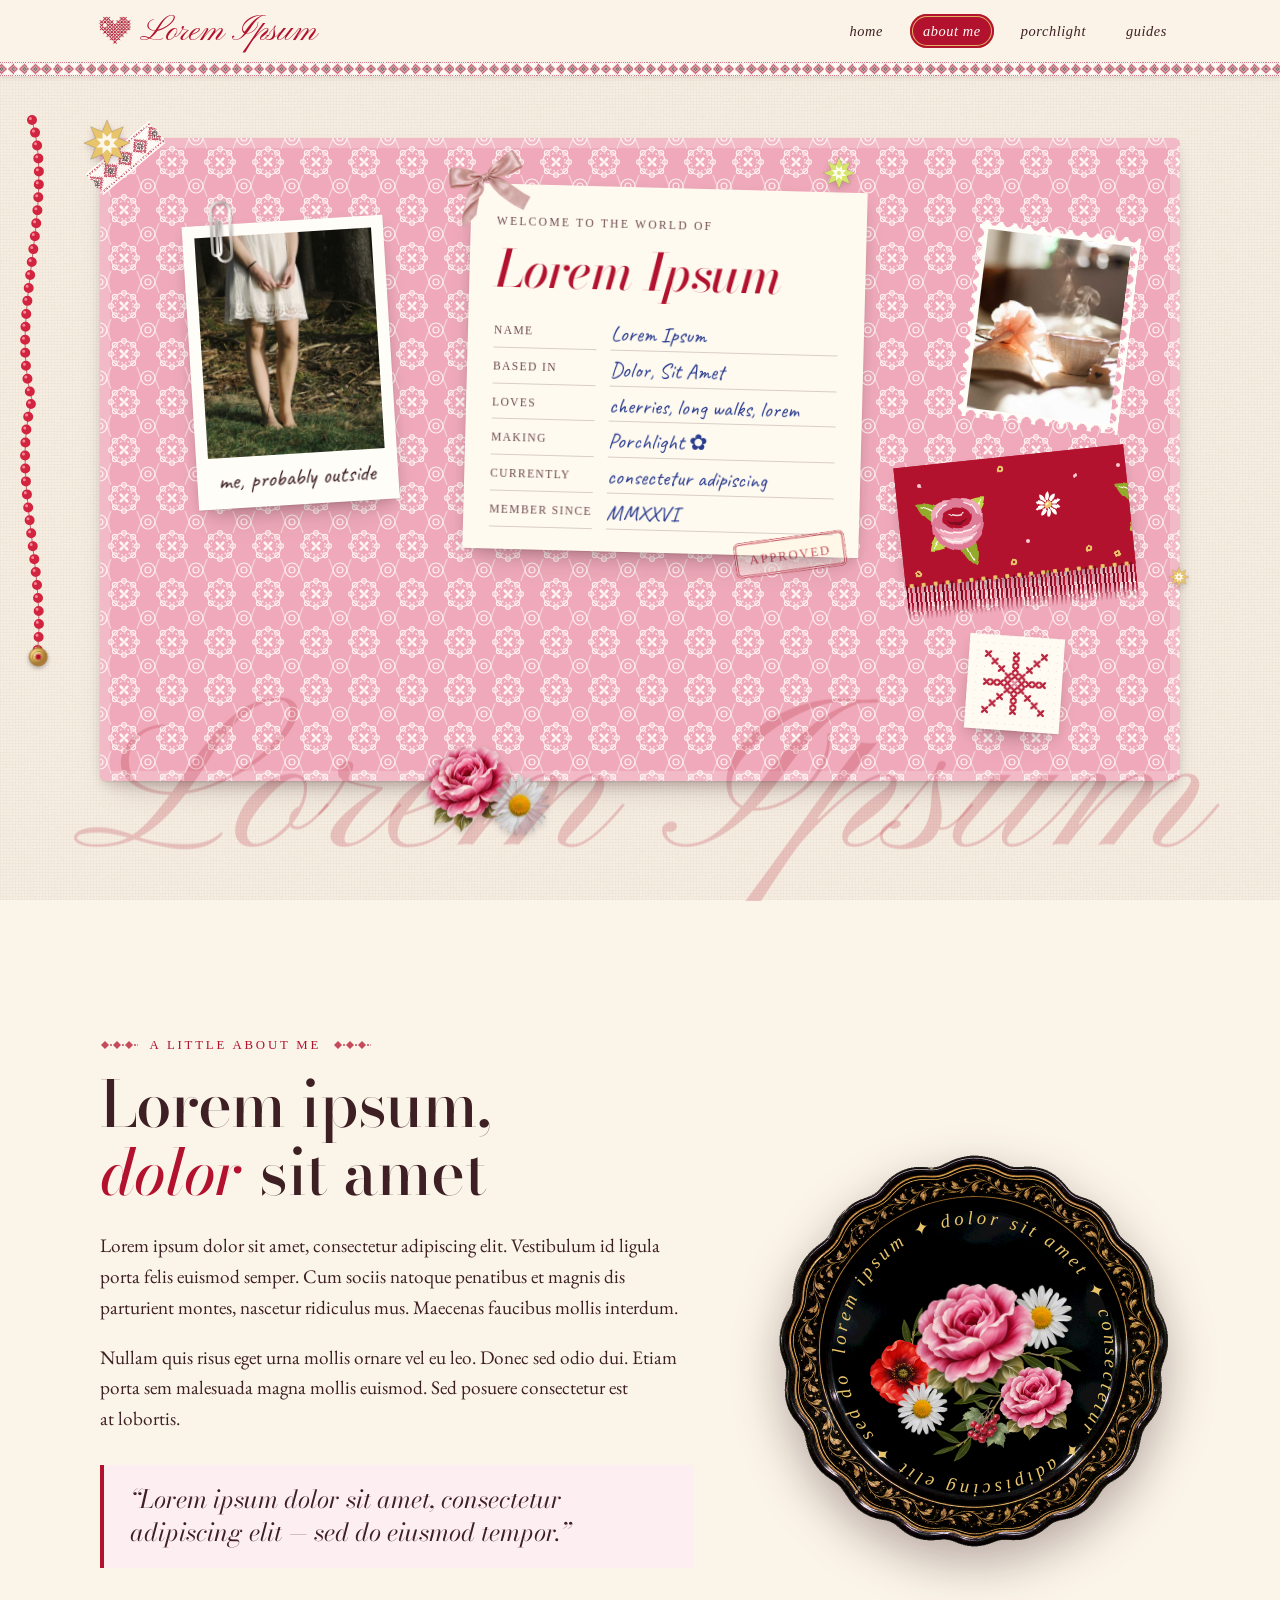
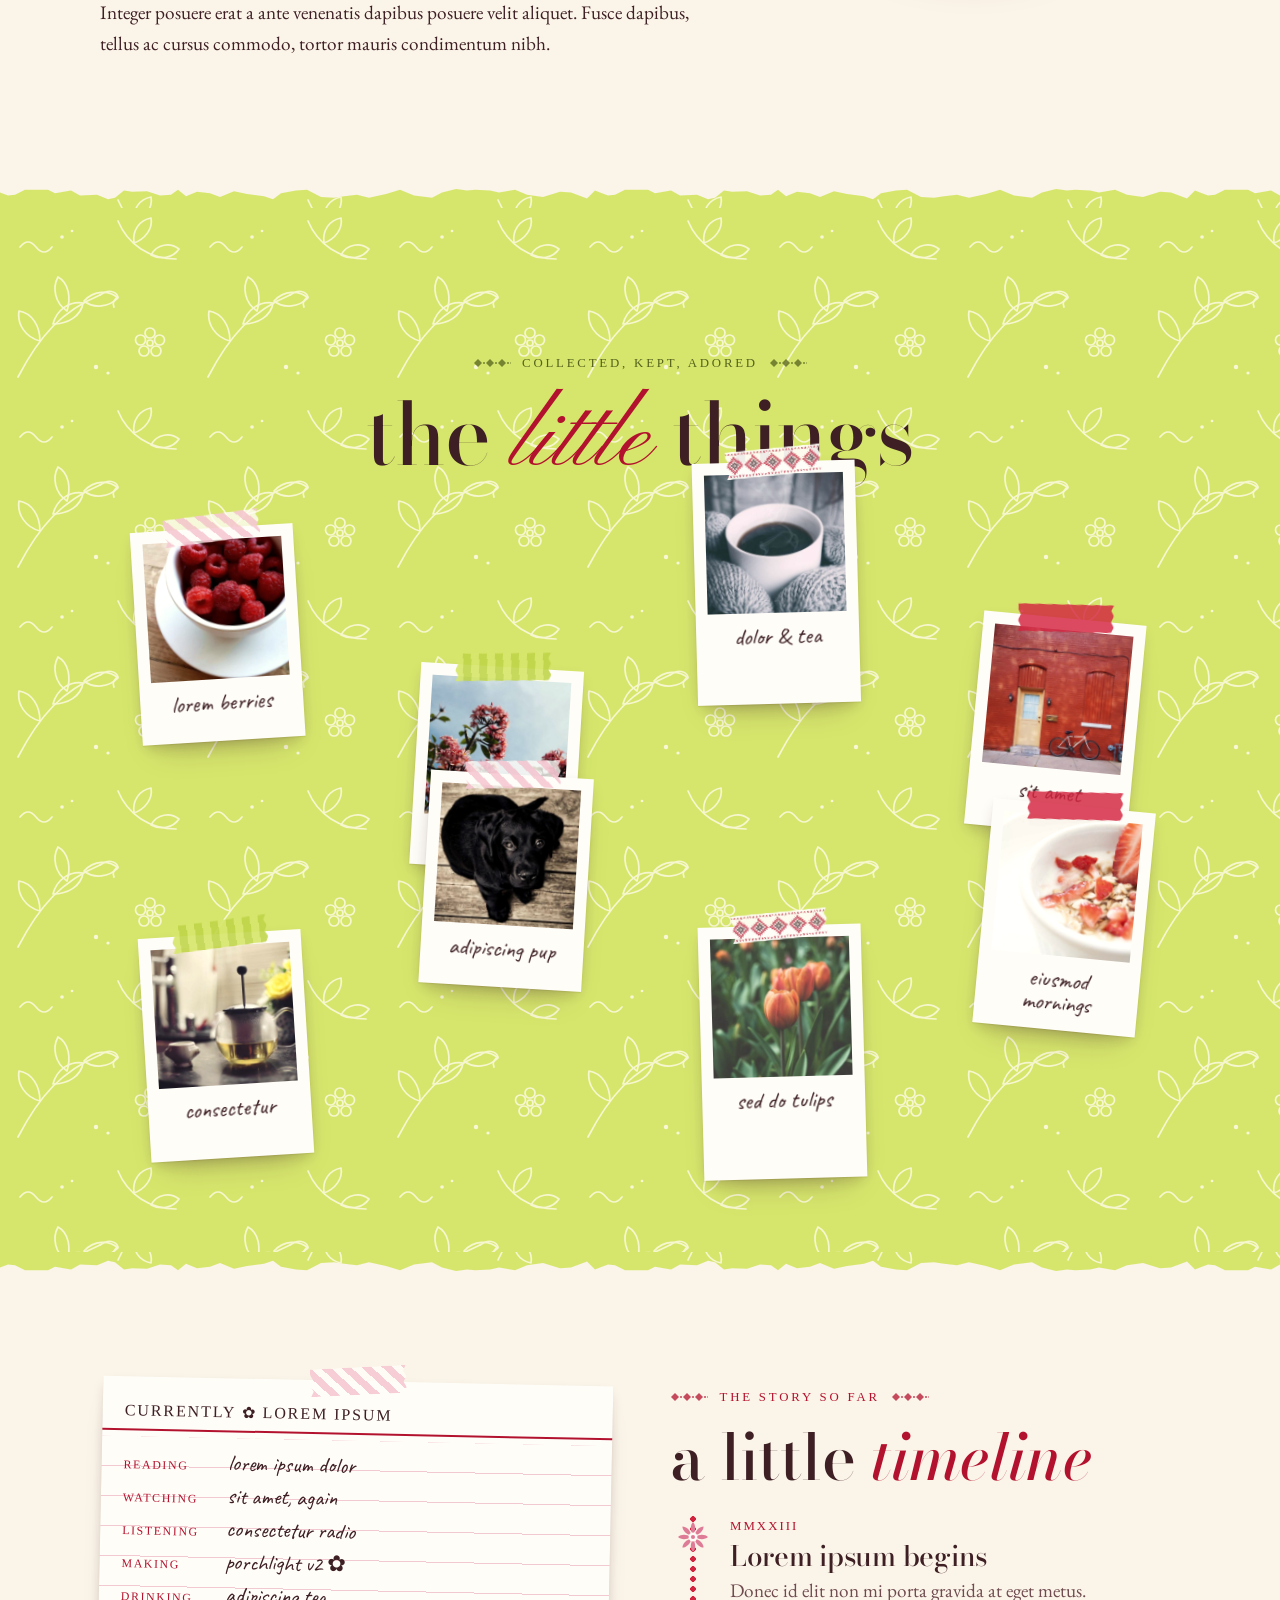
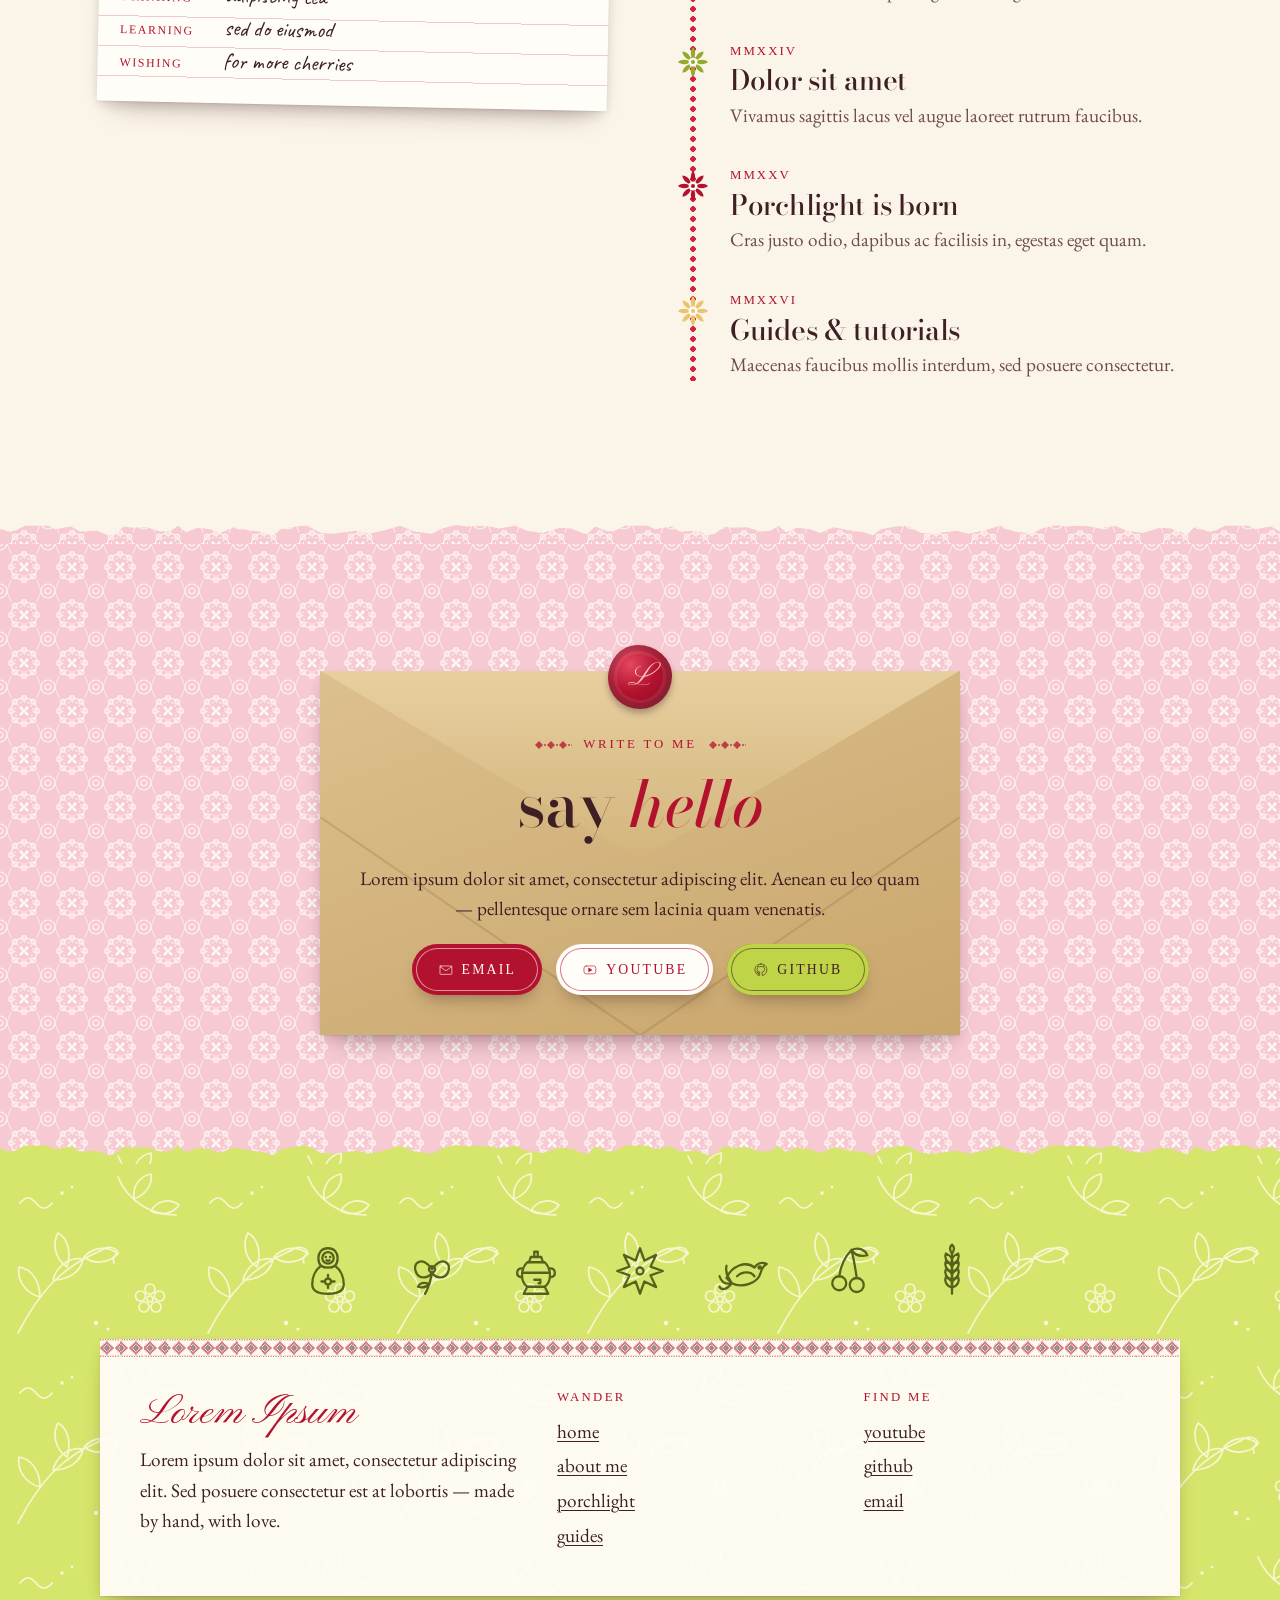
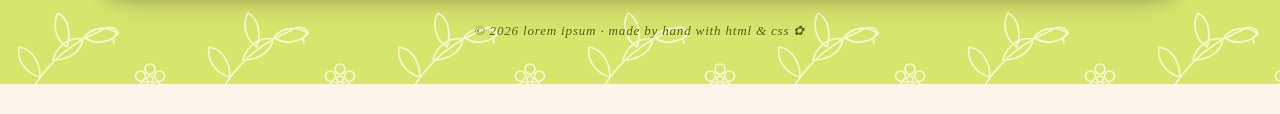
==== about.html @ 3e8f6b6f "Publish the approved Zhostovo tray on About and Guides" ====
<!doctype html>
<html lang="en">
<head>
  <meta charset="utf-8">
  <meta name="viewport" content="width=device-width, initial-scale=1">
  <title>Lorem Ipsum — about me</title>
  <meta name="description" content="A little about me: lorem ipsum dolor sit amet, the little things I love, and how to say hello.">
  <meta name="theme-color" content="#b3122e">
  <link rel="icon" href="assets/img/favicon.svg" type="image/svg+xml">
  <link rel="preconnect" href="https://fonts.googleapis.com">
  <link rel="preconnect" href="https://fonts.gstatic.com" crossorigin>
  <link href="https://fonts.googleapis.com/css2?family=Bodoni+Moda:ital,opsz,wght@0,6..96,400..900;1,6..96,400..900&family=Caveat:wght@400..700&family=EB+Garamond:ital,wght@0,400..800;1,400..800&family=Old+Standard+TT:ital,wght@0,400;0,700;1,400&family=Pinyon+Script&display=swap" rel="stylesheet">
  <link rel="stylesheet" href="assets/css/style.css">
</head>
<body data-beads>
  <a class="skip-link" href="#main">skip to content</a>

  <!-- ============ HEADER (same on every page — update aria-current) ============ -->
  <header class="site-header">
    <div class="wrap">
      <a class="logo" href="index.html" aria-label="Lorem Ipsum — home">
        <span data-motif="heart" data-cell="3.4" aria-hidden="true"></span>
        <span class="logo-name">Lorem Ipsum</span>
      </a>
      <nav class="nav" aria-label="Main">
        <a href="index.html">home</a>
        <a href="about.html" aria-current="page">about me</a>
        <a href="porchlight.html">porchlight</a>
        <a href="guides.html">guides</a>
      </nav>
    </div>
  </header>

  <main id="main">
    <!-- ============ SCRAPBOOK BOARD ============ -->
    <section class="about-hero">
      <div class="wrap">
        <div class="board reveal">
          <span class="tape folk corner-l"></span>

          <figure class="polaroid me" data-speed=".03">
            <svg class="paperclip" viewBox="0 0 30 80" style="left:26px" aria-hidden="true"><use href="#paperclip"/></svg>
            <img src="assets/img/photos/portrait-about.jpg" alt="Placeholder photo: someone in a white lace dress standing barefoot in a forest" width="800" height="1000">
            <figcaption>me, probably outside</figcaption>
          </figure>

          <div class="id-card">
            <svg class="bow" viewBox="0 0 200 160" aria-hidden="true"><use href="#bow"/></svg>
            <p class="kicker">welcome to the world of</p>
            <h1>Lorem Ipsum</h1>
            <dl>
              <dt>name</dt><dd>Lorem Ipsum</dd>
              <dt>based in</dt><dd>Dolor, Sit Amet</dd>
              <dt>loves</dt><dd>cherries, long walks, lorem</dd>
              <dt>making</dt><dd>Porchlight ✿</dd>
              <dt>currently</dt><dd>consectetur adipiscing</dd>
              <dt>member since</dt><dd>MMXXVI</dd>
            </dl>
            <span class="ink-stamp">approved</span>
          </div>

          <div class="side">
            <div class="stamp" aria-hidden="true"><img src="assets/img/photos/p-teacup.jpg" alt="" width="600" height="600"></div>
            <div class="swatch bg-shawl fringe" aria-hidden="true"></div>
            <div class="aida compact" data-motif="star" data-cell="7" style="justify-self:center;rotate:4deg" aria-hidden="true"></div>
          </div>

          <svg class="deco star lg twinkle" style="left:-18px;top:-20px;color:#e8c46a" viewBox="-52 -52 104 104" data-speed=".12" aria-hidden="true"><use href="#star8"/></svg>
          <svg class="deco star twinkle" style="right:30%;top:18px;color:#d6e66c" viewBox="-52 -52 104 104" data-speed=".2" aria-hidden="true"><use href="#star8"/></svg>
          <svg class="deco star sm twinkle" style="right:-10px;bottom:30%;color:#e8c46a" viewBox="-52 -52 104 104" data-speed=".08" aria-hidden="true"><use href="#star8"/></svg>
          <svg class="deco" style="left:30%;bottom:-36px;width:90px;height:90px" viewBox="-50 -50 100 100" data-speed="-.05" data-spin=".04" aria-hidden="true"><use href="#rose"/></svg>
          <svg class="deco" style="left:calc(30% + 64px);bottom:-30px;width:64px;height:64px" viewBox="-50 -50 100 100" data-speed="-.08" data-spin="-.05" aria-hidden="true"><use href="#chamomile"/></svg>
        </div>
      </div>
      <div class="bigname" data-speed="-.06" aria-hidden="true">Lorem Ipsum</div>
    </section>

    <!-- ============ BIO + EMBROIDERY HOOP ============ -->
    <section class="section">
      <div class="wrap bio-grid">
        <div class="bio-copy reveal">
          <p class="eyebrow">a little about me</p>
          <h2>Lorem ipsum, <em>dolor</em> sit amet</h2>
          <p>Lorem ipsum dolor sit amet, consectetur adipiscing elit. Vestibulum id ligula porta felis euismod semper. Cum sociis natoque penatibus et magnis dis parturient montes, nascetur ridiculus mus. Maecenas faucibus mollis interdum.</p>
          <p>Nullam quis risus eget urna mollis ornare vel eu leo. Donec sed odio dui. Etiam porta sem malesuada magna mollis euismod. Sed posuere consectetur est at lobortis.</p>
          <blockquote>“Lorem ipsum dolor sit amet, consectetur adipiscing elit — sed do eiusmod tempor.”</blockquote>
          <p>Integer posuere erat a ante venenatis dapibus posuere velit aliquet. Fusce dapibus, tellus ac cursus commodo, tortor mauris condimentum nibh.</p>
        </div>

        <div class="tray reveal" style="--d:.15s" aria-hidden="true">
          <svg viewBox="-160 -160 320 320">
            <image href="assets/img/art/tray-rim.png" x="-160" y="-160" width="320" height="320"/>
            <g class="tray-paint" data-spin=".035">
              <defs><path id="tray-circle" d="M0 0 m -104 0 a 104 104 0 1 1 208 0 a 104 104 0 1 1 -208 0"/></defs>
              <text font-family="Old Standard TT, serif" font-style="italic" font-size="15" letter-spacing="3" fill="#e8c46a">
                <textPath href="#tray-circle">lorem ipsum ✦ dolor sit amet ✦ consectetur ✦ adipiscing elit ✦ sed do ✦</textPath>
              </text>
              <use href="#sprig" x="-78" y="-30" width="76" height="76" transform="rotate(-50 -40 8)"/>
              <use href="#sprig" x="2" y="-30" width="76" height="76" transform="rotate(50 40 8)"/>
              <use href="#sprig" x="-38" y="12" width="76" height="76" transform="rotate(180 0 50)"/>
              <use href="#poppy" x="-86" y="-14" width="58" height="58"/>
              <use href="#chamomile" x="26" y="-56" width="54" height="54"/>
              <use href="#rose" x="-50" y="-60" width="100" height="100"/>
              <use href="#chamomile" x="-64" y="22" width="44" height="44"/>
              <use href="#rose" x="18" y="8" width="62" height="62"/>
              <use href="#kalyna" x="-14" y="34" width="46" height="46"/>
            </g>
          </svg>
        </div>
      </div>
    </section>

    <!-- ============ LITTLE THINGS I LOVE (polaroid scatter) ============ -->
    <section class="loves bg-leaf torn-top torn-bottom">
      <div class="wrap">
        <div class="section-head">
          <p class="eyebrow reveal" style="color:var(--olive)">collected, kept, adored</p>
          <h2 class="reveal">the <span class="script">little</span> things</h2>
        </div>
        <div class="loves-scatter">
          <figure class="polaroid reveal drop" data-speed=".03"><span class="tape"></span><img src="assets/img/photos/p-raspberries.jpg" alt="Placeholder photo: a cup of raspberries" loading="lazy" width="600" height="600"><figcaption>lorem berries</figcaption></figure>
          <figure class="polaroid reveal drop" style="--d:.08s" data-speed="-.04"><span class="tape green"></span><img src="assets/img/photos/p-pinkflowers.jpg" alt="Placeholder photo: pink blossoms against a blue sky" loading="lazy" width="600" height="600"><figcaption>ipsum in bloom</figcaption></figure>
          <figure class="polaroid reveal drop" style="--d:.16s" data-speed=".05"><span class="tape folk"></span><img src="assets/img/photos/p-mittens.jpg" alt="Placeholder photo: hands in knit mittens holding a mug" loading="lazy" width="600" height="600"><figcaption>dolor &amp; tea</figcaption></figure>
          <figure class="polaroid reveal drop" style="--d:.24s" data-speed="-.02"><span class="tape red"></span><img src="assets/img/photos/p-reddoor.jpg" alt="Placeholder photo: a red brick wall with a door and a bicycle" loading="lazy" width="600" height="600"><figcaption>sit amet</figcaption></figure>
          <figure class="polaroid reveal drop" data-speed="-.03"><span class="tape green"></span><img src="assets/img/photos/p-teapot.jpg" alt="Placeholder photo: a glass teapot beside yellow flowers" loading="lazy" width="600" height="600"><figcaption>consectetur</figcaption></figure>
          <figure class="polaroid reveal drop" style="--d:.08s" data-speed=".05"><span class="tape"></span><img src="assets/img/photos/p-dog.jpg" alt="Placeholder photo: a black puppy on wooden floorboards" loading="lazy" width="600" height="600"><figcaption>adipiscing pup</figcaption></figure>
          <figure class="polaroid reveal drop" style="--d:.16s" data-speed="-.04"><span class="tape folk"></span><img src="assets/img/photos/p-tulips.jpg" alt="Placeholder photo: orange tulips" loading="lazy" width="600" height="600"><figcaption>sed do tulips</figcaption></figure>
          <figure class="polaroid reveal drop" style="--d:.24s" data-speed=".03"><span class="tape red"></span><img src="assets/img/photos/p-strawberries.jpg" alt="Placeholder photo: a bowl of yoghurt with strawberries" loading="lazy" width="600" height="600"><figcaption>eiusmod mornings</figcaption></figure>
        </div>
      </div>
    </section>

    <!-- ============ CURRENTLY + TIMELINE ============ -->
    <section class="section">
      <div class="wrap two-up">
        <div class="index-card recipe reveal">
          <span class="tape"></span>
          <p class="card-title">currently ✿ lorem ipsum</p>
          <ul>
            <li><span class="k">reading</span> lorem ipsum dolor</li>
            <li><span class="k">watching</span> sit amet, again</li>
            <li><span class="k">listening</span> consectetur radio</li>
            <li><span class="k">making</span> porchlight v2 ✿</li>
            <li><span class="k">drinking</span> adipiscing tea</li>
            <li><span class="k">learning</span> sed do eiusmod</li>
            <li><span class="k">wishing</span> for more cherries</li>
          </ul>
        </div>

        <div class="reveal" style="--d:.1s">
          <p class="eyebrow">the story so far</p>
          <h2>a little <em>timeline</em></h2>
          <div class="timeline">
            <div class="tl-item">
              <svg class="node" viewBox="-50 -50 100 100" style="color:#de7b96" aria-hidden="true"><use href="#rosette"/></svg>
              <p class="when">MMXXIII</p>
              <h3>Lorem ipsum begins</h3>
              <p>Donec id elit non mi porta gravida at eget metus.</p>
            </div>
            <div class="tl-item">
              <svg class="node" viewBox="-50 -50 100 100" style="color:#93aa2a" aria-hidden="true"><use href="#rosette"/></svg>
              <p class="when">MMXXIV</p>
              <h3>Dolor sit amet</h3>
              <p>Vivamus sagittis lacus vel augue laoreet rutrum faucibus.</p>
            </div>
            <div class="tl-item">
              <svg class="node" viewBox="-50 -50 100 100" style="color:#b3122e" aria-hidden="true"><use href="#rosette"/></svg>
              <p class="when">MMXXV</p>
              <h3>Porchlight is born</h3>
              <p>Cras justo odio, dapibus ac facilisis in, egestas eget quam.</p>
            </div>
            <div class="tl-item">
              <svg class="node" viewBox="-50 -50 100 100" style="color:#e8c46a" aria-hidden="true"><use href="#rosette"/></svg>
              <p class="when">MMXXVI</p>
              <h3>Guides &amp; tutorials</h3>
              <p>Maecenas faucibus mollis interdum, sed posuere consectetur.</p>
            </div>
          </div>
        </div>
      </div>
    </section>

    <!-- ============ SAY HELLO (envelope) ============ -->
    <section class="section bg-lace torn-top">
      <div class="wrap">
        <div class="envelope contact-env reveal">
          <div class="wax" aria-hidden="true">L</div>
          <p class="eyebrow">write to me</p>
          <h2>say <em>hello</em></h2>
          <p>Lorem ipsum dolor sit amet, consectetur adipiscing elit. Aenean eu leo quam — pellentesque ornare sem lacinia quam venenatis.</p>
          <div class="btn-row">
            <a class="btn" href="mailto:hello@example.com"><svg aria-hidden="true"><use href="#t-mail"/></svg>email</a>
            <a class="btn btn-cream" href="https://www.youtube.com/"><svg aria-hidden="true"><use href="#t-youtube"/></svg>youtube</a>
            <a class="btn btn-green" href="https://github.com/"><svg aria-hidden="true"><use href="#t-github"/></svg>github</a>
          </div>
        </div>
      </div>
    </section>

  </main>

  <!-- ============ FOOTER (same on every page) ============ -->
  <footer class="site-footer bg-leaf torn-top">
    <div class="wrap">
      <div class="footer-icons" aria-hidden="true">
        <svg><use href="#t-matryoshka"/></svg><svg><use href="#t-poppy"/></svg><svg><use href="#t-samovar"/></svg><svg><use href="#t-star"/></svg><svg><use href="#t-bird"/></svg><svg><use href="#t-cherries"/></svg><svg><use href="#t-wheat"/></svg>
      </div>
      <div class="footer-grid">
        <div>
          <div class="footer-sign">Lorem Ipsum</div>
          <p>Lorem ipsum dolor sit amet, consectetur adipiscing elit. Sed posuere consectetur est at lobortis — made by hand, with love.</p>
        </div>
        <div>
          <h4>wander</h4>
          <ul>
            <li><a href="index.html">home</a></li>
            <li><a href="about.html">about me</a></li>
            <li><a href="porchlight.html">porchlight</a></li>
            <li><a href="guides.html">guides</a></li>
          </ul>
        </div>
        <div>
          <h4>find me</h4>
          <ul>
            <li><a href="https://www.youtube.com/">youtube</a></li>
            <li><a href="https://github.com/kaddiekaddie">github</a></li>
            <li><a href="mailto:hello@example.com">email</a></li>
          </ul>
        </div>
      </div>
      <p class="footer-small">© <span data-year>2026</span> lorem ipsum · made by hand with html &amp; css ✿</p>
    </div>
  </footer>

  <button class="to-top" type="button" aria-label="Back to top">
    <svg viewBox="-50 -50 100 100" aria-hidden="true"><use href="#up"/></svg>
  </button>

  <script src="assets/js/main.js?v=satin-bow" defer></script>
</body>
</html>
---- assets/css/style.css ----
/* ==========================================================================
   lorem ipsum — a slavic-feminine scrapbook website
   --------------------------------------------------------------------------
   1. tokens + base
   2. textures (shawl, lace, rushnyk, leaf, paper)
   3. edges (torn paper, scallops, shawl fringe, ornament rules)
   4. header + nav
   5. buttons, labels, tags
   6. scrapbook components
   7. marquee ribbons
   8. coral bead strand
   9. motion
   10. pages: home / about / guides / article
   11. footer
   12. responsive + reduced motion
   (the Porchlight page has its own brand stylesheet: porchlight.css)
   ========================================================================== */

/* 1. tokens + base ------------------------------------------------------- */
:root {
  --cream: #fbf4e8;
  --paper: #f6ecdb;
  --linen: #efe2c9;
  --beige: #e4cfaa;
  --kraft: #d2b383;

  --pink-50: #fdeef1;
  --pink: #f6c9d3;
  --pink-2: #efa9ba;
  --pink-3: #de7b96;

  --cherry: #b3122e;
  --cherry-2: #d3243f;
  --cherry-dark: #7d0c20;

  --chartreuse: #d6e66c;
  --chartreuse-2: #bfd447;
  --chartreuse-3: #93aa2a;
  --olive: #56621c;

  --gold: #e8c46a;
  --ink: #3d1f24;
  --ink-soft: #6f4b50;
  --white: #fffdf8;

  --f-display: "Bodoni Moda", "Didot", "Bodoni 72", Georgia, serif;
  --f-script: "Pinyon Script", "Snell Roundhand", cursive;
  --f-hand: "Caveat", "Bradley Hand", cursive;
  --f-label: "Old Standard TT", "Times New Roman", serif;
  --f-body: "EB Garamond", Garamond, Georgia, serif;

  --wrap: 1160px;
  --gutter: clamp(16px, 4vw, 40px);
  --shadow-paper: 0 1px 1px rgba(61, 31, 36, .08), 0 6px 14px -4px rgba(61, 31, 36, .22), 0 18px 30px -18px rgba(61, 31, 36, .35);
  --shadow-lift: 0 2px 2px rgba(61, 31, 36, .08), 0 14px 26px -8px rgba(61, 31, 36, .32);

  --pat-shawl: url("../img/patterns/shawl.svg");
  --pat-lace: url("../img/patterns/lace.svg");
  --pat-rushnyk: url("../img/patterns/rushnyk.svg");
  /* inlined so it also works as a CSS mask when the page is opened from disk */
  --pat-diamond: url("data:image/svg+xml,%3Csvg xmlns='http://www.w3.org/2000/svg' width='12' height='10' viewBox='0 0 12 10'%3E%3Cpath d='M5 1 L9 5 L5 9 L1 5Z'/%3E%3Ccircle cx='11' cy='5' r='1'/%3E%3C/svg%3E");
  --pat-leafy: url("../img/patterns/leafy.svg");
  --pat-floral: url("../img/patterns/floral.svg");

  --py: 0px;
  --vel: 0;
}

*, *::before, *::after { box-sizing: border-box; }

html { scroll-behavior: smooth; -webkit-text-size-adjust: 100%; overflow-x: hidden; }

body {
  margin: 0;
  min-height: 100vh;
  color: var(--ink);
  font-family: var(--f-body);
  font-size: clamp(1.08rem, 1rem + .3vw, 1.2rem);
  line-height: 1.6;
  background-color: var(--cream);
  overflow-x: clip;
  position: relative;
}

/* linen weave + soft noise over the whole page */
body::before {
  content: "";
  position: fixed;
  inset: 0;
  pointer-events: none;
  z-index: 0;
  background-image:
    url("data:image/svg+xml,%3Csvg xmlns='http://www.w3.org/2000/svg' width='220' height='220'%3E%3Cfilter id='n'%3E%3CfeTurbulence type='fractalNoise' baseFrequency='.85' numOctaves='2' stitchTiles='stitch'/%3E%3CfeColorMatrix values='0 0 0 0 .35 0 0 0 0 .22 0 0 0 0 .18 0 0 0 .11 0'/%3E%3C/filter%3E%3Crect width='100%25' height='100%25' filter='url(%23n)'/%3E%3C/svg%3E"),
    repeating-linear-gradient(0deg, rgba(120, 86, 60, .035) 0 1px, transparent 1px 3px),
    repeating-linear-gradient(90deg, rgba(120, 86, 60, .035) 0 1px, transparent 1px 3px);
}

body > * { position: relative; z-index: 1; }

img { max-width: 100%; height: auto; display: block; }

a { color: var(--cherry); text-decoration-thickness: 1px; text-underline-offset: 3px; }
a:hover { color: var(--cherry-2); }

:focus-visible { outline: 2px solid var(--cherry); outline-offset: 4px; border-radius: 4px; }

h1, h2, h3, h4 {
  font-family: var(--f-display);
  font-weight: 500;
  line-height: 1.05;
  margin: 0 0 .4em;
  letter-spacing: -.01em;
  text-wrap: balance;
}
h1 { font-size: clamp(2.8rem, 7vw, 6rem); }
h2 { font-size: clamp(2.2rem, 5vw, 4rem); }
h3 { font-size: clamp(1.35rem, 2.2vw, 1.75rem); }
h1 em, h2 em, h3 em { font-style: italic; color: var(--cherry); }

p { margin: 0 0 1em; text-wrap: pretty; }

.wrap { width: 100%; max-width: var(--wrap); margin-inline: auto; padding-inline: var(--gutter); }

.script { font-family: var(--f-script); font-weight: 400; letter-spacing: 0; }
.hand { font-family: var(--f-hand); }

.eyebrow {
  display: inline-flex;
  align-items: center;
  gap: .9em;
  font-family: var(--f-label);
  font-size: .8rem;
  text-transform: uppercase;
  letter-spacing: .22em;
  color: var(--cherry);
  margin-bottom: 1rem;
}
/* tiny chain of folk diamonds either side */
.eyebrow::before, .eyebrow::after {
  content: "";
  width: 38px;
  height: 10px;
  background: currentColor;
  -webkit-mask: var(--pat-diamond) repeat-x left center / 12px 10px;
          mask: var(--pat-diamond) repeat-x left center / 12px 10px;
  opacity: .75;
}

.section { padding-block: clamp(70px, 10vw, 130px); position: relative; }
.section-head { text-align: center; max-width: 720px; margin: 0 auto clamp(40px, 6vw, 70px); }
.section-head p { color: var(--ink-soft); }

.visually-hidden { position: absolute !important; width: 1px; height: 1px; overflow: hidden; clip: rect(0 0 0 0); white-space: nowrap; }

.skip-link {
  position: absolute; left: 12px; top: -60px; z-index: 100;
  background: var(--cherry); color: var(--white); padding: 8px 14px;
  font-family: var(--f-label); border-radius: 4px;
}
.skip-link:focus { top: 12px; color: var(--white); }

/* 2. textures --------------------------------------------------------------- */
.bg-linen { background-color: var(--linen); }
.bg-paper { background-color: var(--paper); }
.bg-pink { background-color: var(--pink); }
.bg-cherry { background-color: var(--cherry); color: var(--white); }

/* Pavlovo-Posad style shawl print */
.bg-shawl { background: var(--cherry) var(--pat-shawl) 0 0 / 200px 200px; }

/* Vologda-style lace over pink */
.bg-lace { background: var(--pink) var(--pat-lace) 0 0 / 48px 48px; }

/* chartreuse with white painted sprigs */
.bg-leaf { background: var(--chartreuse) var(--pat-leafy) 0 0 / 190px 190px; }

/* tiny painted flowers on pink */
.bg-floral { background: #f8d5dc var(--pat-floral) 0 0 / 64px 64px; }

.bg-grid {
  background-color: #fbf6ec;
  background-image:
    linear-gradient(rgba(214, 112, 140, .18) 1px, transparent 1px),
    linear-gradient(90deg, rgba(214, 112, 140, .18) 1px, transparent 1px);
  background-size: 26px 26px;
}

.bg-lined {
  background-color: #fffcf4;
  background-image:
    linear-gradient(90deg, transparent 54px, rgba(211, 36, 63, .45) 54px 56px, transparent 56px),
    repeating-linear-gradient(transparent 0 33px, rgba(222, 123, 150, .35) 33px 34px);
  background-position: 0 0, 0 18px;
}

/* a cross-stitched rushnyk band, as a divider */
.rushnyk {
  height: 30px;
  background: var(--white) var(--pat-rushnyk) repeat-x center / auto 30px;
  box-shadow: 0 1px 0 rgba(61, 31, 36, .08), 0 -1px 0 rgba(61, 31, 36, .08);
}

/* 3. edges ----------------------------------------------------------------- */
.torn-top, .torn-bottom { position: relative; z-index: 2; }
.torn-top::before, .torn-bottom::after {
  content: "";
  position: absolute;
  left: 0; right: 0;
  height: 22px;
  background: inherit;
  -webkit-mask: url("data:image/svg+xml,%3Csvg xmlns='http://www.w3.org/2000/svg' viewBox='0 0 600 30' preserveAspectRatio='none'%3E%3Cpath d='M0 30 L0 9 L8 13 L15 12 L25 5 L37 5 L48 5 L55 10 L71 6 L80 13 L97 12 L108 18 L115 16 L124 6 L132 8 L147 7 L160 13 L171 12 L178 5 L186 14 L197 8 L210 10 L220 15 L234 7 L247 11 L264 14 L273 18 L281 10 L296 6 L307 5 L321 15 L334 16 L344 14 L357 12 L369 16 L386 11 L400 5 L414 13 L432 16 L442 9 L456 4 L467 6 L475 5 L490 6 L499 9 L515 5 L527 12 L543 15 L560 8 L571 9 L587 17 L595 6 L600 9 L600 30Z'/%3E%3C/svg%3E") 0 0 / 600px 100% repeat-x;
          mask: url("data:image/svg+xml,%3Csvg xmlns='http://www.w3.org/2000/svg' viewBox='0 0 600 30' preserveAspectRatio='none'%3E%3Cpath d='M0 30 L0 9 L8 13 L15 12 L25 5 L37 5 L48 5 L55 10 L71 6 L80 13 L97 12 L108 18 L115 16 L124 6 L132 8 L147 7 L160 13 L171 12 L178 5 L186 14 L197 8 L210 10 L220 15 L234 7 L247 11 L264 14 L273 18 L281 10 L296 6 L307 5 L321 15 L334 16 L344 14 L357 12 L369 16 L386 11 L400 5 L414 13 L432 16 L442 9 L456 4 L467 6 L475 5 L490 6 L499 9 L515 5 L527 12 L543 15 L560 8 L571 9 L587 17 L595 6 L600 9 L600 30Z'/%3E%3C/svg%3E") 0 0 / 600px 100% repeat-x;
  filter: drop-shadow(0 -2px 1px rgba(61, 31, 36, .12));
  pointer-events: none;
}
.torn-top::before { top: -21px; }
.torn-bottom::after { bottom: -21px; transform: scaleY(-1); }

/* shawl fringe hanging off the bottom of a section */
.fringe { position: relative; z-index: 3; }
.fringe::after {
  content: "";
  position: absolute;
  left: 0; right: 0;
  bottom: -34px;
  height: 36px;
  background:
    repeating-linear-gradient(90deg, var(--cherry-dark) 0 2px, transparent 2px 4px, var(--cherry) 4px 6px, transparent 6px 9px);
  -webkit-mask: linear-gradient(#000 55%, transparent);
          mask: linear-gradient(#000 55%, transparent);
  pointer-events: none;
}
.fringe::before {
  content: "";
  position: absolute;
  left: 0; right: 0;
  bottom: -2px;
  height: 6px;
  background: radial-gradient(circle, var(--gold) 2px, transparent 2.5px) 0 0 / 12px 6px repeat-x;
  z-index: 1;
}

/* pearl rule */
.pearls { height: 8px; background: radial-gradient(circle at 4px 4px, var(--white) 2.6px, rgba(61,31,36,.25) 3px, transparent 3.6px) 0 0 / 11px 8px repeat-x; }

/* 4. header + nav --------------------------------------------------------- */
.site-header {
  position: sticky;
  top: 0;
  z-index: 50;
  background: rgba(251, 244, 232, .94);
  -webkit-backdrop-filter: blur(6px);
  backdrop-filter: blur(6px);
  transition: translate .35s ease;
}
.site-header::after {
  content: "";
  position: absolute;
  left: 0; right: 0;
  bottom: -14px;
  height: 14px;
  background: var(--white) var(--pat-rushnyk) repeat-x center / auto 14px;
  box-shadow: 0 2px 4px rgba(61, 31, 36, .1);
}
.site-header.is-hidden { translate: 0 calc(-100% - 16px); }

.site-header .wrap { display: flex; align-items: center; justify-content: space-between; gap: 16px; padding-block: 12px; }

.logo { display: inline-flex; align-items: center; gap: 10px; text-decoration: none; color: var(--ink); }
.logo-name { font-family: var(--f-script); font-size: clamp(1.7rem, 3vw, 2.1rem); line-height: 1; color: var(--cherry); padding-top: 4px; }
.logo .xstitch { width: 30px; height: auto; }

.nav { display: flex; gap: clamp(4px, 1.4vw, 14px); flex-wrap: wrap; justify-content: flex-end; }
.nav a {
  position: relative;
  font-family: var(--f-label);
  font-size: .9rem;
  font-style: italic;
  letter-spacing: .04em;
  color: var(--ink);
  text-decoration: none;
  padding: 6px 13px 5px;
  border-radius: 999px;
  transition: background-color .2s, color .2s;
}
.nav a:hover { background: var(--pink); color: var(--ink); }
.nav a[aria-current="page"] {
  background: var(--cherry);
  color: var(--white);
  box-shadow: inset 0 0 0 2px var(--cherry), inset 0 0 0 3px rgba(232, 196, 106, .9);
}

/* 5. buttons, labels, tags --------------------------------------------- */
.btn {
  --bg: var(--cherry);
  --fg: var(--white);
  display: inline-flex;
  align-items: center;
  gap: .6em;
  font-family: var(--f-label);
  font-size: .86rem;
  text-transform: uppercase;
  letter-spacing: .16em;
  text-decoration: none;
  color: var(--fg);
  background: var(--bg);
  padding: 15px 26px 14px;
  border: 0;
  border-radius: 999px;
  box-shadow: inset 0 0 0 4px var(--bg), inset 0 0 0 5px color-mix(in srgb, var(--fg) 55%, transparent), 0 10px 18px -8px rgba(61, 31, 36, .45);
  cursor: pointer;
  transition: translate .2s, box-shadow .2s, filter .2s;
}
.btn:hover { color: var(--fg); translate: 0 -2px; filter: brightness(1.05); }
.btn:active { translate: 0 1px; }
.btn svg { width: 1.15em; height: 1.15em; }
.btn-pink { --bg: var(--pink-2); --fg: var(--ink); }
.btn-green { --bg: var(--chartreuse-2); --fg: var(--ink); }
.btn-cream { --bg: var(--white); --fg: var(--cherry); }

.btn-row { display: flex; flex-wrap: wrap; gap: 14px; }

.tag {
  display: inline-block;
  font-family: var(--f-label);
  font-size: .72rem;
  text-transform: uppercase;
  letter-spacing: .14em;
  padding: 4px 10px 3px;
  border-radius: 999px;
  background: var(--pink);
  color: var(--ink);
}
.tag-cherry { background: var(--cherry); color: var(--white); }
.tag-green { background: var(--chartreuse); }
.tag-beige { background: var(--beige); }

/* ribbon label with notched ends */
.label {
  display: inline-block;
  position: relative;
  background: var(--cherry);
  color: var(--white);
  font-family: var(--f-label);
  font-size: .76rem;
  letter-spacing: .18em;
  text-transform: uppercase;
  padding: 7px 24px 6px;
  clip-path: polygon(0 0, 100% 0, calc(100% - 10px) 50%, 100% 100%, 0 100%, 10px 50%);
}

/* 6. scrapbook components ------------------------------------------------ */

/* polaroid ---- */
.polaroid {
  --r: 0deg;
  --sway: 3;
  position: relative;
  background: var(--white);
  padding: 12px 12px 0;
  box-shadow: var(--shadow-paper);
  rotate: var(--r);
  transform: translate3d(0, var(--py, 0px), 0) rotate(calc(var(--vel, 0) * var(--sway) * 1deg));
  transition: rotate .4s cubic-bezier(.3, 1.6, .5, 1), box-shadow .3s;
}
.polaroid img { width: 100%; aspect-ratio: 1; object-fit: cover; filter: saturate(.92) sepia(.12) contrast(1.02); }
.polaroid figcaption, .polaroid .cap {
  font-family: var(--f-hand); font-size: 1.45rem; line-height: 1; text-align: center; color: var(--ink); padding: 12px 4px 16px;
}
a.polaroid { text-decoration: none; display: block; }
.polaroid:hover { rotate: 0deg; box-shadow: var(--shadow-lift); z-index: 5; }

/* washi tape ---- */
.tape {
  position: absolute;
  top: -14px;
  left: 50%;
  width: 96px;
  height: 28px;
  translate: -50% 0;
  rotate: var(--tr, -4deg);
  background: repeating-linear-gradient(45deg, rgba(246, 201, 211, .92) 0 7px, rgba(255, 253, 248, .78) 7px 14px);
  clip-path: polygon(0 0, 100% 0, 97% 20%, 100% 40%, 97% 60%, 100% 80%, 97% 100%, 0 100%, 3% 80%, 0 60%, 3% 40%, 0 20%);
  box-shadow: 0 1px 2px rgba(61, 31, 36, .12);
  z-index: 3;
}
.tape.green { background: repeating-linear-gradient(90deg, rgba(214, 230, 108, .92) 0 8px, rgba(191, 212, 71, .88) 8px 16px); }
.tape.red { background: rgba(211, 36, 63, .82); }
.tape.folk { background: rgba(255, 253, 248, .92) var(--pat-rushnyk) repeat-x center / auto 24px; }
.tape.corner-l { top: 6px; left: -16px; translate: 0 0; rotate: -40deg; width: 84px; }
.tape.corner-r { top: 6px; left: auto; right: -16px; translate: 0 0; rotate: 40deg; width: 84px; }

/* gilded oval frame + vinok ---- */
.oval-frame { position: relative; aspect-ratio: 4 / 5; width: 100%; filter: drop-shadow(0 16px 22px rgba(61, 31, 36, .28)); }
.oval-frame .photo {
  position: absolute; inset: 0; width: 100%; height: 100%; object-fit: cover;
  clip-path: ellipse(41.5% 43.6% at 50% 50%);
  filter: saturate(.95) sepia(.1);
}
.oval-frame .frame-art, .oval-frame .vinok { position: absolute; inset: 0; width: 100%; height: 100%; overflow: visible; }
.oval-frame .vinok { z-index: 2; filter: drop-shadow(0 4px 4px rgba(61, 31, 36, .25)); }

/* round photo on a lacquer-tray rim with a flower wreath ---- */
.tray-photo { position: relative; aspect-ratio: 1; width: 100%; }
.tray-photo > svg { position: absolute; inset: -6%; width: 112%; height: 112%; }
.tray-photo > img {
  position: absolute; inset: 9%; width: 82%; height: 82%;
  border-radius: 50%; object-fit: cover; filter: sepia(.08);
  box-shadow: 0 0 0 3px var(--gold), 0 0 0 6px var(--cherry-dark);
}
.bloom-layer { position: absolute; inset: -16%; pointer-events: none; z-index: 2; }
.bloom-layer svg, .bloom-layer img { position: absolute; overflow: visible; filter: drop-shadow(0 2px 2px rgba(61, 31, 36, .2)); }

/* arched photo ---- */
.arch {
  position: relative;
  border-radius: 999px 999px 10px 10px;
  overflow: hidden;
  aspect-ratio: 4 / 5;
  box-shadow: 0 0 0 5px var(--white), 0 0 0 7px var(--cherry), 0 0 0 10px var(--white), var(--shadow-paper);
}
.arch img { width: 100%; height: 100%; object-fit: cover; filter: sepia(.1) saturate(.95); }

/* cross-stitch on linen, framed by rushnyk bands ---- */
.aida {
  --cell: 8px;
  display: inline-block;
  position: relative;
  padding: calc(var(--cell) * 3 + 24px) calc(var(--cell) * 3) calc(var(--cell) * 3 + 24px);
  background:
    var(--pat-rushnyk) repeat-x top 8px left / auto 20px,
    var(--pat-rushnyk) repeat-x bottom 8px left / auto 20px,
    radial-gradient(circle at 0 0, rgba(120, 60, 60, .16) .9px, transparent 1.5px) 0 0 / var(--cell) var(--cell),
    #fffaf2;
  box-shadow: var(--shadow-paper);
}
.aida.compact { padding: calc(var(--cell) * 2); background: radial-gradient(circle at 0 0, rgba(120, 60, 60, .16) .9px, transparent 1.5px) 0 0 / var(--cell) var(--cell), #fffaf2; }
.aida.pink { background-color: #fde6eb; }
.xstitch { display: block; overflow: visible; max-width: 100%; height: auto; }
.xs-col { transform-box: fill-box; transform-origin: center; }
.js .xstitch-host:not(.is-in) .xs-col { opacity: 0; }
.js .xstitch-host.is-in .xs-col { animation: stitch-in .32s cubic-bezier(.3, 1.6, .5, 1) both; animation-delay: calc(var(--i) * 28ms); }
@keyframes stitch-in { from { opacity: 0; transform: scale(.4); } to { opacity: 1; transform: scale(1); } }

/* scalloped seal ---- */
.seal {
  position: relative;
  display: grid;
  place-items: center;
  width: var(--size, 130px);
  aspect-ratio: 1;
  color: var(--white);
  text-align: center;
  font-family: var(--f-label);
  font-size: calc(var(--size, 130px) * .095);
  letter-spacing: .12em;
  text-transform: uppercase;
  line-height: 1.25;
}
.seal > svg { position: absolute; inset: 0; width: 100%; height: 100%; filter: drop-shadow(0 6px 8px rgba(61, 31, 36, .3)); }
.seal span { position: relative; padding: 18%; }
.seal strong { display: block; font-family: var(--f-display); font-style: italic; font-weight: 500; font-size: 2.1em; letter-spacing: 0; text-transform: none; line-height: 1; }

/* floating decor ---- */
.deco { position: absolute; pointer-events: none; transform: translate3d(0, var(--py, 0px), 0) rotate(var(--spin, 0deg)); z-index: 4; }
.deco > svg { width: 100%; height: 100%; overflow: visible; }
svg.deco, img.deco { overflow: visible; filter: drop-shadow(0 3px 3px rgba(61, 31, 36, .2)); }
.star { width: 34px; height: 34px; }
.star.sm { width: 22px; height: 22px; }
.star.lg { width: 50px; height: 50px; }
.twinkle use { animation: twinkle 4s ease-in-out infinite; transform-box: fill-box; transform-origin: center; }
.twinkle:nth-of-type(2n) use { animation-delay: -1.6s; animation-duration: 5s; }
@keyframes twinkle { 50% { transform: scale(.8) rotate(22.5deg); } }

.paperclip { position: absolute; width: 26px; height: 70px; top: -24px; z-index: 6; filter: drop-shadow(1px 2px 1px rgba(61, 31, 36, .3)); }

/* index card ---- */
.index-card {
  position: relative;
  background:
    linear-gradient(var(--cherry), var(--cherry)) 0 52px / 100% 2px no-repeat,
    repeating-linear-gradient(transparent 0 29px, rgba(222, 123, 150, .4) 29px 30px) 0 60px / 100% calc(100% - 60px) no-repeat,
    var(--white);
  padding: 16px 22px 24px;
  box-shadow: var(--shadow-paper);
  line-height: 30px;
}
.index-card h3, .index-card .card-title {
  font-family: var(--f-label);
  font-size: 1rem;
  text-transform: uppercase;
  letter-spacing: .12em;
  height: 36px;
  margin: 0 0 18px;
  line-height: 36px;
  white-space: nowrap;
  overflow: hidden;
  text-overflow: ellipsis;
}

/* manila envelope ---- */
.envelope { position: relative; aspect-ratio: 1.45; background: linear-gradient(160deg, #dcc08e, #c9a66c); box-shadow: var(--shadow-paper); overflow: hidden; }
.envelope::before {
  content: ""; position: absolute; inset: 0 0 45%;
  background: linear-gradient(180deg, #e7cf9f, #d3b47c);
  clip-path: polygon(0 0, 100% 0, 50% 100%);
  filter: drop-shadow(0 2px 2px rgba(0, 0, 0, .2));
}
.envelope::after {
  content: ""; position: absolute; inset: 0;
  background:
    linear-gradient(to top right, transparent 49.5%, rgba(120, 86, 40, .25) 50%, transparent 50.5%) left bottom / 50% 60% no-repeat,
    linear-gradient(to top left, transparent 49.5%, rgba(120, 86, 40, .25) 50%, transparent 50.5%) right bottom / 50% 60% no-repeat;
}

.wax {
  width: 64px; height: 64px;
  border-radius: 46% 54% 50% 50% / 52% 48% 52% 48%;
  background: radial-gradient(circle at 35% 30%, #e4475f, var(--cherry) 45%, var(--cherry-dark));
  box-shadow: inset 0 0 0 6px rgba(0, 0, 0, .12), inset 0 0 0 9px rgba(255, 255, 255, .08), 0 4px 6px rgba(61, 31, 36, .35);
  display: grid; place-items: center;
  color: rgba(255, 220, 220, .85);
  font-family: var(--f-script); font-size: 2rem; line-height: 1;
}

/* postage stamp ---- */
.stamp {
  position: relative;
  background: var(--white);
  padding: 9px;
  -webkit-mask: linear-gradient(#000 0 0) content-box, radial-gradient(circle 5px, #0000 96%, #000) -7px -7px / 14px 14px;
          mask: linear-gradient(#000 0 0) content-box, radial-gradient(circle 5px, #0000 96%, #000) -7px -7px / 14px 14px;
  filter: drop-shadow(0 4px 6px rgba(61, 31, 36, .25));
}
.stamp img { width: 100%; aspect-ratio: 4 / 5; object-fit: cover; }

.ink-stamp {
  display: inline-block;
  font-family: var(--f-label);
  text-transform: uppercase;
  letter-spacing: .14em;
  color: rgba(179, 18, 46, .8);
  border: 3px double rgba(179, 18, 46, .75);
  border-radius: 6px;
  padding: 6px 12px 4px;
  rotate: -9deg;
  mix-blend-mode: multiply;
  -webkit-mask: url("data:image/svg+xml,%3Csvg xmlns='http://www.w3.org/2000/svg' width='120' height='120'%3E%3Cfilter id='n'%3E%3CfeTurbulence baseFrequency='.7' numOctaves='2'/%3E%3CfeColorMatrix values='0 0 0 0 0 0 0 0 0 0 0 0 0 0 0 0 0 0 -2.4 1.7'/%3E%3C/filter%3E%3Crect width='120' height='120' filter='url(%23n)'/%3E%3C/svg%3E");
          mask: url("data:image/svg+xml,%3Csvg xmlns='http://www.w3.org/2000/svg' width='120' height='120'%3E%3Cfilter id='n'%3E%3CfeTurbulence baseFrequency='.7' numOctaves='2'/%3E%3CfeColorMatrix values='0 0 0 0 0 0 0 0 0 0 0 0 0 0 0 0 0 0 -2.4 1.7'/%3E%3C/filter%3E%3Crect width='120' height='120' filter='url(%23n)'/%3E%3C/svg%3E");
}

/* painted lacquer tray (about page) ---- */
.tray { position: relative; width: min(100%, 400px); aspect-ratio: 1; margin-inline: auto; filter: drop-shadow(0 18px 24px rgba(61, 31, 36, .35)); }
.tray > svg { position: absolute; inset: 0; width: 100%; height: 100%; overflow: visible; }
.tray .tray-paint { transform: rotate(var(--spin, 0deg)); transform-origin: 0 0; }

.paper-card { position: relative; background: var(--white); padding: clamp(20px, 3vw, 32px); box-shadow: var(--shadow-paper); }

/* 7. marquee ribbons ------------------------------------------------------- */
.ribbons { position: relative; height: clamp(150px, 18vw, 220px); margin-block: clamp(-30px, -2vw, -10px); z-index: 5; overflow: hidden; }
.marquee {
  position: absolute;
  left: -5%; right: -5%;
  top: 50%;
  display: flex;
  overflow: hidden;
  white-space: nowrap;
  padding-block: 15px 13px;
  box-shadow: 0 8px 16px -8px rgba(61, 31, 36, .45);
}
.marquee::before, .marquee::after {
  content: "";
  position: absolute;
  left: 0; right: 0;
  height: 6px;
  background: radial-gradient(circle at 3px 3px, var(--gold) 2.2px, transparent 2.7px) 0 0 / 9px 6px repeat-x;
}
.marquee::before { top: 4px; }
.marquee::after { bottom: 4px; }
.marquee-track { display: flex; flex: none; will-change: transform; }
.marquee-group { display: flex; flex: none; }
.marquee-item {
  display: inline-flex;
  align-items: center;
  gap: .9em;
  padding-right: .9em;
  font-family: var(--f-display);
  font-style: italic;
  font-size: clamp(1.4rem, 2.6vw, 2.1rem);
  line-height: 1.2;
}
.marquee-item .script { font-size: 1.25em; font-style: normal; }
.marquee-item svg { width: 1em; height: 1em; flex: none; }
.marquee.a { background: var(--cherry); color: var(--white); rotate: -3deg; translate: 0 -95%; }
.marquee.b { background: var(--chartreuse); color: var(--ink); rotate: 2.5deg; translate: 0 5%; }
.marquee.b::before, .marquee.b::after { background-image: radial-gradient(circle at 3px 3px, var(--cherry) 2.2px, transparent 2.7px); }

/* 8. coral bead strand (desktop margin) ---------------------------------- */
.beads-layer { position: absolute; top: 0; left: 0; width: 64px; pointer-events: none; z-index: 40; }
.beads-layer svg { width: 100%; height: 100%; overflow: visible; }
.bead-string { fill: none; stroke: #8f0f24; stroke-width: 1; opacity: .6; }
.bead-path { fill: none; stroke: var(--cherry-2); stroke-width: 10; stroke-linecap: round; stroke-dasharray: 0 13; }
.bead-shine { fill: none; stroke: #ff9aab; stroke-width: 3; stroke-linecap: round; stroke-dasharray: 0 13; transform: translate(-1.6px, -1.6px); opacity: .85; }
.bead-coin { filter: drop-shadow(0 2px 2px rgba(61, 31, 36, .35)); }
@media (max-width: 1240px) { .beads-layer { display: none; } }

/* 9. motion ------------------------------------------------------------- */
.js .reveal {
  opacity: 0;
  translate: 0 40px;
  scale: .97;
  transition: opacity .8s ease, translate .9s cubic-bezier(.2, .9, .3, 1.15), scale .9s cubic-bezier(.2, .9, .3, 1.15);
  transition-delay: var(--d, 0s);
}
.js .reveal.is-in { opacity: 1; translate: 0 0; scale: 1; }
.js .reveal.drop { translate: 0 -50px; rotate: calc(var(--r, 0deg) + 8deg); transition-property: opacity, translate, scale, rotate; }
.js .reveal.drop.is-in { translate: 0 0; rotate: var(--r, 0deg); }

[data-speed] { transform: translate3d(0, var(--py, 0px), 0); }
.polaroid[data-speed] { transform: translate3d(0, var(--py, 0px), 0) rotate(calc(var(--vel, 0) * var(--sway) * 1deg)); }
.deco[data-speed] { transform: translate3d(0, var(--py, 0px), 0) rotate(var(--spin, 0deg)); }

/* 10. pages ============================================================= */

/* ---------- HOME ---------- */
.hero { position: relative; padding-block: clamp(40px, 7vw, 90px) clamp(70px, 10vw, 120px); overflow: hidden; }
.hero-ribbon { position: absolute; inset: 0; width: 100%; height: 100%; pointer-events: none; z-index: 0; }
.hero-grid { position: relative; z-index: 2; display: grid; grid-template-columns: 1.1fr .9fr; gap: clamp(30px, 5vw, 70px); align-items: center; }
.hero-hello { font-family: var(--f-script); font-size: clamp(4.2rem, 11vw, 8.5rem); color: var(--cherry); line-height: .8; margin: 0 0 -.05em -.04em; font-weight: 400; }
.hero-name { margin: 10px 0 26px; rotate: -1.5deg; }
.hero-name.aida { --cell: 6px; }
.hero-lede { font-size: 1.22em; max-width: 34ch; }
.hero-lede::first-letter { font-family: var(--f-display); font-style: italic; font-size: 3.1em; float: left; line-height: .85; padding: .06em .08em 0 0; color: var(--cherry); }
.hero-note { font-family: var(--f-hand); font-size: 1.5rem; color: var(--ink-soft); rotate: -3deg; display: inline-block; margin-top: 22px; }

.hero-visual { position: relative; max-width: 410px; justify-self: center; width: 100%; margin-top: 40px; }
.hero-visual .oval-frame { z-index: 2; }
.hero-visual .cherries { position: absolute; width: 22%; right: -8%; bottom: 16%; z-index: 4; }
.hero-visual .chamomile { position: absolute; left: -10%; bottom: -5%; width: 34%; z-index: 4; }
.hero-visual .seal { position: absolute; left: -16%; top: 30%; z-index: 4; --size: 112px; }

/* what i do — on shawl print */
.what { padding-block: clamp(80px, 10vw, 130px) clamp(90px, 11vw, 140px); }
.what-head-card { display: inline-block; background: var(--white); padding: 18px 34px 14px; box-shadow: var(--shadow-paper); rotate: -1.5deg; }
.what-head-card h2 { color: var(--ink); margin: 0; }
.what-head-card h2 .script { color: var(--cherry); font-size: 1.15em; }
.what-grid { display: grid; grid-template-columns: repeat(3, 1fr); gap: clamp(20px, 3vw, 40px); }
.what-card {
  --r: 0deg;
  position: relative;
  background: #fffaf2;
  padding: 20px 20px 26px;
  text-align: center;
  box-shadow: var(--shadow-paper);
  rotate: var(--r);
  text-decoration: none;
  color: var(--ink);
  display: flex;
  flex-direction: column;
  align-items: center;
  transition: rotate .4s, translate .4s;
}
.what-card:nth-child(1) { --r: -2deg; }
.what-card:nth-child(2) { --r: 1.2deg; margin-top: 34px; }
.what-card:nth-child(3) { --r: -1deg; }
.what-card:hover { rotate: 0deg; color: var(--ink); }
.what-card .arch { width: 74%; margin: 16px auto 24px; }
.what-card h3 { margin-bottom: .3em; }
.what-card p { font-size: .98em; color: var(--ink-soft); }
.what-card .label { margin-top: auto; }
.what-card .emblem { position: absolute; width: 70px; height: 70px; right: -16px; top: -18px; rotate: 12deg; }
.what-card img.emblem { width: 58px; height: auto; background: var(--white); border-radius: 50%; padding: 10px; box-shadow: var(--shadow-paper); }

/* porchlight teaser board */
.teaser-board {
  position: relative;
  display: grid;
  grid-template-columns: .95fr 1.05fr;
  gap: clamp(30px, 5vw, 60px);
  align-items: center;
  background: var(--paper);
  padding: clamp(28px, 5vw, 60px);
  box-shadow: var(--shadow-paper);
}
.teaser-photos { position: relative; min-height: 460px; }
.teaser-photos .polaroid:nth-child(1) { --r: -5deg; width: 68%; position: absolute; left: 0; top: 0; }
.teaser-photos .polaroid:nth-child(2) { --r: 6deg; width: 52%; position: absolute; right: 0; bottom: 0; }
.teaser-photos .polaroid:nth-child(1) img { aspect-ratio: 4 / 5; }
.teaser-copy .pl-lockup { width: min(320px, 90%); margin: 0 0 18px -6px; }
.teaser-copy .envelope { width: min(240px, 70%); margin: 26px 0 0 auto; rotate: 3deg; }
.teaser-copy .envelope img { position: absolute; left: 50%; top: 58%; width: 64px; translate: -50% -50%; z-index: 2; background: var(--white); border-radius: 50%; padding: 10px; box-shadow: var(--shadow-paper); }

/* latest guides strip */
.guides-strip { display: grid; grid-template-columns: repeat(3, 1fr); gap: clamp(22px, 3.4vw, 46px); align-items: start; }
.guides-strip .polaroid:nth-child(1) { --r: -3deg; }
.guides-strip .polaroid:nth-child(2) { --r: 2deg; margin-top: 40px; }
.guides-strip .polaroid:nth-child(3) { --r: -1.5deg; }
.guides-strip .polaroid img { aspect-ratio: 16 / 10; }
.guides-strip .polaroid .cap { font-size: 1.3rem; }
.play-wrap { position: relative; }
.play-btn { position: absolute; left: 50%; top: 50%; width: 62px; height: 62px; translate: -50% -50%; transition: scale .25s; filter: drop-shadow(0 4px 6px rgba(61, 31, 36, .35)); }
.polaroid:hover .play-btn, .vcard:hover .play-btn { scale: 1.12; }

/* note paper letter */
.letter {
  position: relative;
  max-width: 760px;
  margin: 0 auto;
  padding: 44px 40px 50px 82px;
  box-shadow: var(--shadow-paper);
  rotate: -.8deg;
  font-family: var(--f-hand);
  font-size: clamp(1.45rem, 2.2vw, 1.75rem);
  line-height: 34px;
}
.letter p { margin: 0 0 34px; }
.letter .sign { font-family: var(--f-script); font-size: 2.4em; color: var(--cherry); line-height: 1; }
.letter .pressed { position: absolute; right: -40px; bottom: -40px; width: 150px; height: 150px; rotate: 20deg; }
.letter .stamp { position: absolute; right: 26px; top: -30px; width: 96px; rotate: 6deg; }

/* ---------- ABOUT ---------- */
.about-hero { padding-block: clamp(36px, 6vw, 80px) clamp(70px, 10vw, 120px); position: relative; overflow: hidden; }
.about-hero .bigname {
  position: absolute; left: 50%; bottom: 2%; translate: -50% 0;
  font-family: var(--f-script); font-size: clamp(5rem, 17vw, 15rem); line-height: 1;
  color: rgba(179, 18, 46, .2); mix-blend-mode: multiply;
  white-space: nowrap; pointer-events: none; z-index: 2;
}
.board {
  position: relative;
  z-index: 1;
  background: var(--pink-2) var(--pat-lace) 0 0 / 48px 48px;
  border-radius: 6px;
  padding: clamp(24px, 4vw, 50px);
  min-height: 560px;
  box-shadow: var(--shadow-paper), inset 0 0 0 10px rgba(255, 255, 255, .18);
  display: grid;
  grid-template-columns: .85fr 1.2fr .7fr;
  gap: clamp(18px, 3vw, 36px);
  align-items: start;
}
.board .polaroid.me { --r: -4deg; margin-top: 30px; }
.board .polaroid.me img { aspect-ratio: 4 / 5; }
.board .side { display: grid; gap: 30px; padding-top: 40px; }
.board .side .stamp { width: 70%; rotate: 7deg; justify-self: end; }
.board .swatch { height: 120px; rotate: -6deg; box-shadow: var(--shadow-paper); margin-bottom: 30px; }

.id-card {
  --r: 1.5deg;
  position: relative;
  background: #fffaf0;
  padding: 28px 26px 22px;
  box-shadow: var(--shadow-paper);
  rotate: var(--r);
  font-family: var(--f-label);
  font-size: .9rem;
}
.id-card .kicker { font-size: .72rem; letter-spacing: .2em; text-transform: uppercase; color: var(--ink-soft); }
.id-card h1 { font-family: var(--f-display); font-style: italic; font-size: clamp(2.2rem, 4vw, 3.2rem); margin: 2px 0 16px; color: var(--cherry); }
.id-card dl { display: grid; grid-template-columns: auto 1fr; gap: 0 14px; margin: 0; }
.id-card dt { text-transform: uppercase; letter-spacing: .12em; font-size: .72rem; color: var(--ink-soft); padding: 9px 0 3px; border-bottom: 1px solid rgba(61, 31, 36, .2); }
.id-card dd { margin: 0; font-family: var(--f-hand); font-size: 1.35rem; line-height: 1.2; padding: 6px 0 3px; border-bottom: 1px solid rgba(61, 31, 36, .2); color: #2c3f8f; }
.id-card .ink-stamp { position: absolute; right: 12px; bottom: -16px; font-size: .8rem; background: rgba(255, 250, 240, .6); }
.id-card .bow { position: absolute; width: 96px; height: 77px; left: -30px; top: -34px; rotate: -18deg; z-index: 4; }

.bio-grid { display: grid; grid-template-columns: 1.3fr .9fr; gap: clamp(30px, 6vw, 80px); align-items: center; }
.bio-copy p:first-of-type::first-letter { font-family: var(--f-display); font-style: italic; font-size: 4.2em; float: left; line-height: .8; padding: .06em .1em 0 0; color: var(--cherry); }
.bio-copy blockquote {
  margin: 30px 0; padding: 18px 26px;
  background: var(--pink-50); border-left: 4px solid var(--cherry);
  font-family: var(--f-display); font-style: italic; font-size: 1.3em; line-height: 1.35;
}

.loves { padding-block: clamp(80px, 11vw, 140px); }
.loves .section-head h2 { font-size: clamp(2.6rem, 7vw, 5.4rem); }
.loves .section-head h2 .script { color: var(--cherry); font-size: 1.15em; }
.loves-scatter { display: grid; grid-template-columns: repeat(4, 1fr); gap: clamp(16px, 3vw, 36px); }
.loves-scatter .polaroid:nth-child(4n+1) { --r: -4deg; }
.loves-scatter .polaroid:nth-child(4n+2) { --r: 3deg; margin-top: 30px; }
.loves-scatter .polaroid:nth-child(4n+3) { --r: -2deg; margin-top: -10px; }
.loves-scatter .polaroid:nth-child(4n+4) { --r: 5deg; margin-top: 18px; }

.timeline { position: relative; max-width: 760px; margin: 0 auto; padding-left: 60px; }
.timeline::before { content: ""; position: absolute; left: 20px; top: 0; bottom: 0; width: 6px; background: radial-gradient(circle at 3px 3px, var(--cherry-2) 2.6px, transparent 3px) 0 0 / 6px 10px repeat-y; }
.tl-item { position: relative; margin-bottom: 34px; }
.tl-item .node { position: absolute; left: -54px; top: 4px; width: 34px; height: 34px; }
.tl-item .when { font-family: var(--f-label); font-size: .8rem; letter-spacing: .16em; text-transform: uppercase; color: var(--cherry); margin: 0; }
.tl-item h3 { margin: 4px 0 6px; }
.tl-item p { color: var(--ink-soft); margin: 0; }

.two-up { display: grid; grid-template-columns: 1fr 1fr; gap: clamp(30px, 5vw, 60px); align-items: start; }

.recipe { rotate: 1.2deg; }
.recipe ul { list-style: none; margin: 0; padding: 0; }
.recipe li { display: flex; gap: 12px; align-items: baseline; font-family: var(--f-hand); font-size: 1.4rem; }
.recipe li .k { font-family: var(--f-label); font-size: .74rem; letter-spacing: .14em; text-transform: uppercase; color: var(--cherry); min-width: 92px; }

.contact-env { position: relative; max-width: 640px; margin: 0 auto; aspect-ratio: auto; padding: 70px 30px 40px; text-align: center; overflow: visible; }
.contact-env::before { inset: 0 0 auto; height: 52%; }
.contact-env > * { position: relative; z-index: 2; }
.contact-env .wax { margin: -96px auto 20px; }
.contact-env h2 { color: var(--ink); }
.contact-env .btn-row { justify-content: center; }

/* ---------- GUIDES ---------- */
.guides-hero { padding-block: clamp(36px, 6vw, 80px) clamp(60px, 8vw, 100px); position: relative; overflow: hidden; }
.guides-hero-grid { display: grid; grid-template-columns: 1.15fr .85fr; gap: clamp(30px, 5vw, 70px); align-items: center; }
.guides-hero h1 .script { color: var(--cherry); display: block; font-size: 1.05em; line-height: .9; }
.guides-hero .tray-photo { width: min(100%, 340px); margin: 40px auto; }

.featured-video {
  display: grid;
  grid-template-columns: 1.4fr 1fr;
  gap: clamp(24px, 4vw, 50px);
  align-items: center;
  background: var(--white);
  padding: clamp(18px, 3vw, 34px);
  box-shadow: var(--shadow-paper);
  rotate: -.6deg;
}
.yt {
  position: relative; aspect-ratio: 16 / 9; background: #000; border: 0; padding: 0; cursor: pointer;
  overflow: hidden; width: 100%; display: block;
  box-shadow: 0 0 0 5px var(--white), 0 0 0 8px var(--cherry), 0 0 0 11px var(--white);
}
.yt img { width: 100%; height: 100%; object-fit: cover; opacity: .9; transition: opacity .3s, scale .6s; }
.yt:hover img { opacity: 1; scale: 1.03; }
.yt .play-btn { width: 86px; height: 86px; }
.yt iframe { position: absolute; inset: 0; width: 100%; height: 100%; border: 0; }
.yt .yt-note { position: absolute; left: 12px; bottom: 10px; color: var(--white); font-family: var(--f-label); font-size: .78rem; letter-spacing: .1em; text-shadow: 0 1px 3px rgba(0, 0, 0, .6); }

.filters { display: flex; flex-wrap: wrap; gap: 10px; align-items: center; justify-content: center; margin-bottom: 40px; }
.filter-btn {
  font-family: var(--f-label); font-size: .86rem; font-style: italic; letter-spacing: .06em;
  border: 1.5px solid var(--cherry); background: var(--white); color: var(--cherry);
  padding: 8px 16px 7px 12px; border-radius: 999px; cursor: pointer;
  display: inline-flex; align-items: center; gap: 8px;
  transition: background-color .2s, color .2s;
}
.filter-btn svg { width: 18px; height: 18px; }
.filter-btn:hover { background: var(--pink-50); }
.filter-btn[aria-pressed="true"] { background: var(--cherry); color: var(--white); }
.search { position: relative; flex: 1 1 220px; max-width: 280px; }
.search input {
  width: 100%; font: inherit; font-family: var(--f-hand); font-size: 1.35rem;
  padding: 6px 14px 4px 40px; border: 0; border-bottom: 1.5px solid var(--cherry);
  background: transparent; color: var(--ink);
}
.search input:focus { outline: none; border-bottom-width: 2.5px; }
.search svg { position: absolute; left: 8px; top: 50%; translate: 0 -50%; width: 22px; height: 22px; color: var(--cherry); }

.guide-grid { display: grid; grid-template-columns: repeat(3, 1fr); gap: clamp(26px, 3.4vw, 44px); align-items: start; }
.guide-grid > *:nth-child(3n+1) { --r: -1.6deg; }
.guide-grid > *:nth-child(3n+2) { --r: 1.2deg; }
.guide-grid > *:nth-child(3n+3) { --r: -.5deg; }
.guide-grid > [hidden] { display: none; }

.vcard {
  --r: 0deg;
  position: relative; display: block;
  background: var(--white); padding: 12px 12px 18px;
  box-shadow: var(--shadow-paper); rotate: var(--r);
  color: var(--ink); text-decoration: none;
  transition: rotate .35s, translate .35s, box-shadow .35s;
}
.vcard:hover { rotate: 0deg; translate: 0 -4px; box-shadow: var(--shadow-lift); color: var(--ink); }
.vcard .thumb { position: relative; }
.vcard .thumb img { aspect-ratio: 16 / 10; object-fit: cover; width: 100%; filter: sepia(.12) saturate(.92); }
.vcard .dur { position: absolute; right: 8px; bottom: 8px; background: var(--ink); color: var(--white); font-family: var(--f-label); font-size: .74rem; padding: 3px 8px 2px; border-radius: 999px; }
.vcard .meta { display: flex; gap: 6px; flex-wrap: wrap; margin: 14px 4px 8px; }
.vcard h3 { margin: 0 4px 6px; font-size: 1.35rem; }
.vcard p { margin: 0 4px 10px; font-size: .96em; color: var(--ink-soft); }
.vcard .go, .wcard .go { font-family: var(--f-label); font-size: .78rem; letter-spacing: .12em; text-transform: uppercase; color: var(--cherry); }
.vcard .go { margin: 0 4px; }

.wcard { --r: 0deg; display: block; rotate: var(--r); color: var(--ink); text-decoration: none; transition: rotate .35s, translate .35s, box-shadow .35s; }
.wcard:hover { rotate: 0deg; translate: 0 -4px; color: var(--ink); box-shadow: var(--shadow-lift); }
.wcard .meta { display: flex; gap: 6px; flex-wrap: wrap; height: 30px; align-items: center; }
.wcard p { margin: 0; }
.wcard .corner { position: absolute; right: -12px; top: -16px; width: 48px; height: 48px; rotate: 15deg; }

.empty-note { text-align: center; font-family: var(--f-hand); font-size: 1.6rem; color: var(--ink-soft); }
.request-card { max-width: 620px; margin: 0 auto; text-align: center; rotate: -1deg; }

/* ---------- ARTICLE (written guide template) ---------- */
.article-head { padding-block: clamp(36px, 6vw, 70px) 40px; text-align: center; }
.article-head .meta { display: flex; gap: 8px; justify-content: center; flex-wrap: wrap; margin-top: 16px; }
.breadcrumb { font-family: var(--f-label); font-style: italic; font-size: .85rem; letter-spacing: .06em; margin-bottom: 18px; }
.breadcrumb a { color: var(--ink-soft); }
.article-layout { display: grid; grid-template-columns: 240px minmax(0, 1fr); gap: clamp(24px, 4vw, 54px); align-items: start; }
.toc { position: sticky; top: 100px; rotate: -1deg; }
.toc ol { margin: 0; padding-left: 1.3em; font-family: var(--f-hand); font-size: 1.3rem; line-height: 30px; }
.toc a { color: var(--ink); text-decoration: none; }
.toc a:hover { color: var(--cherry); text-decoration: underline; }
.article-body { background: #fffcf4; padding: clamp(24px, 5vw, 60px); box-shadow: var(--shadow-paper); }
.article-body h2 { font-size: clamp(1.8rem, 3.4vw, 2.5rem); margin-top: 1.6em; scroll-margin-top: 100px; }
.article-body h2:first-child { margin-top: 0; }
.article-body h2 .n { font-family: var(--f-script); color: var(--cherry); margin-right: .2em; }
.article-body figure { margin: 34px auto; max-width: 560px; }
.article-body .polaroid { --r: -1.5deg; }
.article-body .polaroid img { aspect-ratio: 16 / 10; }
.tip {
  position: relative; background: #fff3a8; padding: 22px 24px 18px; margin: 30px 0; rotate: .8deg;
  box-shadow: var(--shadow-paper); font-family: var(--f-hand); font-size: 1.45rem; line-height: 1.3;
}
.tip.pink { background: var(--pink); rotate: -.8deg; }
.tip strong { font-family: var(--f-label); font-size: .8rem; letter-spacing: .16em; text-transform: uppercase; display: block; margin-bottom: 6px; color: var(--cherry); font-weight: 400; }
.article-body ol.folk-list { list-style: none; counter-reset: li; padding: 0; }
.article-body ol.folk-list li { counter-increment: li; position: relative; padding-left: 52px; margin-bottom: 16px; }
.article-body ol.folk-list li::before {
  content: counter(li);
  position: absolute; left: 0; top: -2px; width: 34px; height: 34px; border-radius: 50%;
  background: var(--cherry); color: var(--white);
  box-shadow: inset 0 0 0 3px var(--cherry), inset 0 0 0 4px var(--gold);
  display: grid; place-items: center;
  font-family: var(--f-display); font-style: italic;
}
.code {
  display: block; font-family: ui-monospace, "SFMono-Regular", Menlo, Consolas, monospace; font-size: .84rem;
  background: var(--ink); color: #fbe9c9; padding: 12px 16px; border-radius: 4px;
  line-height: 1.55; overflow-x: auto; white-space: pre;
}
.code .c { color: var(--chartreuse); }
.pager { display: flex; justify-content: space-between; gap: 16px; flex-wrap: wrap; margin-top: 50px; }

/* 11. footer ------------------------------------------------------------- */
.site-footer { padding: 80px 0 30px; color: var(--ink); }
.footer-icons { display: flex; justify-content: center; flex-wrap: wrap; gap: clamp(18px, 4vw, 48px); margin-bottom: 40px; color: var(--olive); }
.footer-icons svg { width: clamp(38px, 5vw, 56px); height: clamp(38px, 5vw, 56px); }
.footer-grid {
  display: grid; grid-template-columns: 1.4fr 1fr 1fr; gap: 30px;
  background: rgba(255, 253, 248, .94); padding: clamp(24px, 4vw, 40px); box-shadow: var(--shadow-paper);
  position: relative;
}
.footer-grid::before {
  content: ""; position: absolute; left: 0; right: 0; top: 0; height: 18px;
  background: var(--pat-rushnyk) repeat-x center / auto 18px;
  opacity: .9;
}
.footer-grid h4 { font-family: var(--f-label); font-size: .8rem; letter-spacing: .18em; text-transform: uppercase; color: var(--cherry); margin: 12px 0 12px; font-weight: 400; }
.footer-grid ul { list-style: none; margin: 0; padding: 0; }
.footer-grid li { margin-bottom: 4px; }
.footer-grid a { color: var(--ink); }
.footer-grid a:hover { color: var(--cherry); }
.footer-sign { font-family: var(--f-script); font-size: 2.6rem; color: var(--cherry); line-height: 1; margin: 14px 0 10px; }
.footer-small { text-align: center; font-family: var(--f-label); font-style: italic; font-size: .82rem; letter-spacing: .06em; margin-top: 24px; color: var(--olive); }
.to-top {
  position: fixed; right: 18px; bottom: 18px; z-index: 45; width: 56px; height: 56px;
  border: 0; padding: 0; background: none; cursor: pointer;
  opacity: 0; translate: 0 20px; pointer-events: none; transition: opacity .3s, translate .3s;
}
.to-top.show { opacity: 1; translate: 0 0; pointer-events: auto; }
.to-top svg { width: 100%; height: 100%; filter: drop-shadow(0 4px 6px rgba(61, 31, 36, .35)); transition: translate .3s; }
.to-top:hover svg { translate: 0 -3px; }

/* small helpers ---------------------------------------------------------- */
.center { text-align: center; justify-content: center; }
.mt-lg { margin-top: clamp(40px, 6vw, 70px); }
.lede { font-size: 1.15em; color: var(--ink-soft); }
.sticker {
  position: absolute; background: var(--white); padding: 8px 14px 6px;
  font-family: var(--f-hand); font-size: 1.4rem; line-height: 1.1; color: var(--cherry);
  box-shadow: var(--shadow-paper); border-radius: 40% 60% 50% 50% / 50% 40% 60% 50%; z-index: 5;
}

/* 12. responsive ------------------------------------------------------- */
@media (max-width: 960px) {
  .hero-grid, .guides-hero-grid, .bio-grid, .teaser-board, .featured-video { grid-template-columns: 1fr; }
  .hero-visual { max-width: 340px; margin-top: 60px; }
  .what-grid, .guides-strip, .guide-grid { grid-template-columns: 1fr 1fr; }
  .what-card:nth-child(2), .guides-strip .polaroid:nth-child(2) { margin-top: 0; }
  .board { grid-template-columns: 1fr 1fr; }
  .board .side { grid-column: 1 / -1; grid-template-columns: repeat(3, 1fr); padding-top: 0; align-items: center; }
  .loves-scatter { grid-template-columns: repeat(3, 1fr); }
  .footer-grid { grid-template-columns: 1fr 1fr; }
  .footer-grid > :first-child { grid-column: 1 / -1; }
  .article-layout { grid-template-columns: 1fr; }
  .toc { position: static; }
  .teaser-photos { min-height: 400px; max-width: 480px; width: 100%; margin: 0 auto; }
}

@media (max-width: 640px) {
  .site-header .wrap { flex-direction: column; gap: 6px; padding-block: 8px; }
  .nav { justify-content: center; gap: 2px; }
  .nav a { padding: 5px 10px 4px; font-size: .84rem; }
  .what-grid, .guides-strip, .guide-grid, .two-up { grid-template-columns: 1fr; }
  .board { grid-template-columns: 1fr; }
  .board .side { grid-template-columns: 1fr 1fr; }
  .board .side .stamp { justify-self: center; }
  .board .polaroid.me { max-width: 300px; margin-inline: auto; }
  .loves-scatter { grid-template-columns: 1fr 1fr; }
  .footer-grid { grid-template-columns: 1fr; }
  .letter { padding: 36px 20px 40px 66px; }
  .letter .pressed { width: 100px; height: 100px; right: -16px; bottom: -30px; }
  .hero-visual .seal { --size: 88px; left: -6%; top: 34%; }
  .hero-visual .chamomile { left: -4%; }
  .hero-visual .cherries { right: -4%; }
  .marquee.a { translate: 0 -100%; }
  .ribbons { height: 150px; }
}

@media (prefers-reduced-motion: reduce) {
  html { scroll-behavior: auto; }
  *, *::before, *::after { animation: none !important; transition-duration: .01ms !important; }
  .js .reveal, .js .reveal.drop { opacity: 1; translate: none; scale: none; rotate: var(--r, 0deg); }
  .js .xstitch-host:not(.is-in) .xs-col { opacity: 1; }
  [data-speed], .polaroid, .deco { transform: none !important; }
}

@media print {
  .site-header, .beads-layer, .ribbons, .to-top, .deco { display: none !important; }
}

/* PNG swap support (see IMAGE-LIST.md): the vinok PNG has 12% headroom above the frame */
.oval-frame img.vinok { inset: -12% 0 auto 0; width: 100%; height: 112%; object-fit: fill; }
.oval-frame img.frame-art { object-fit: fill; }
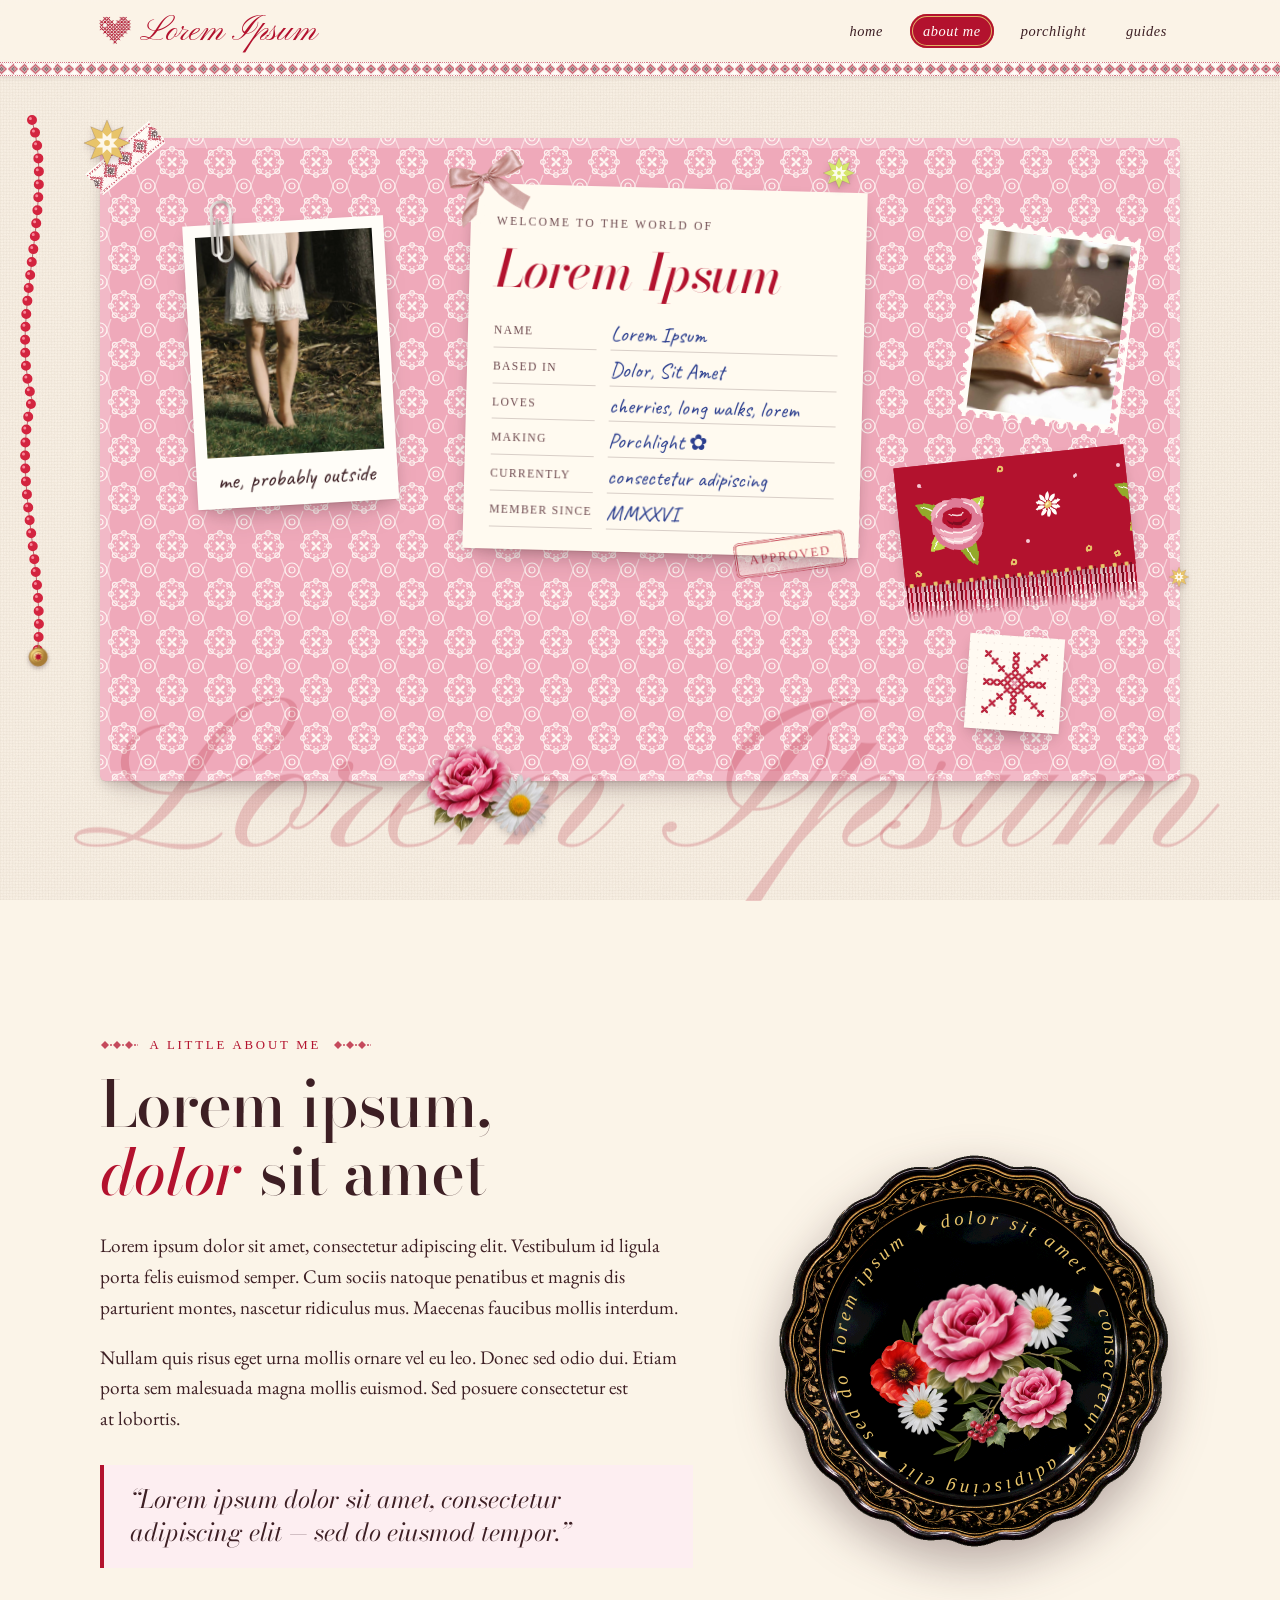
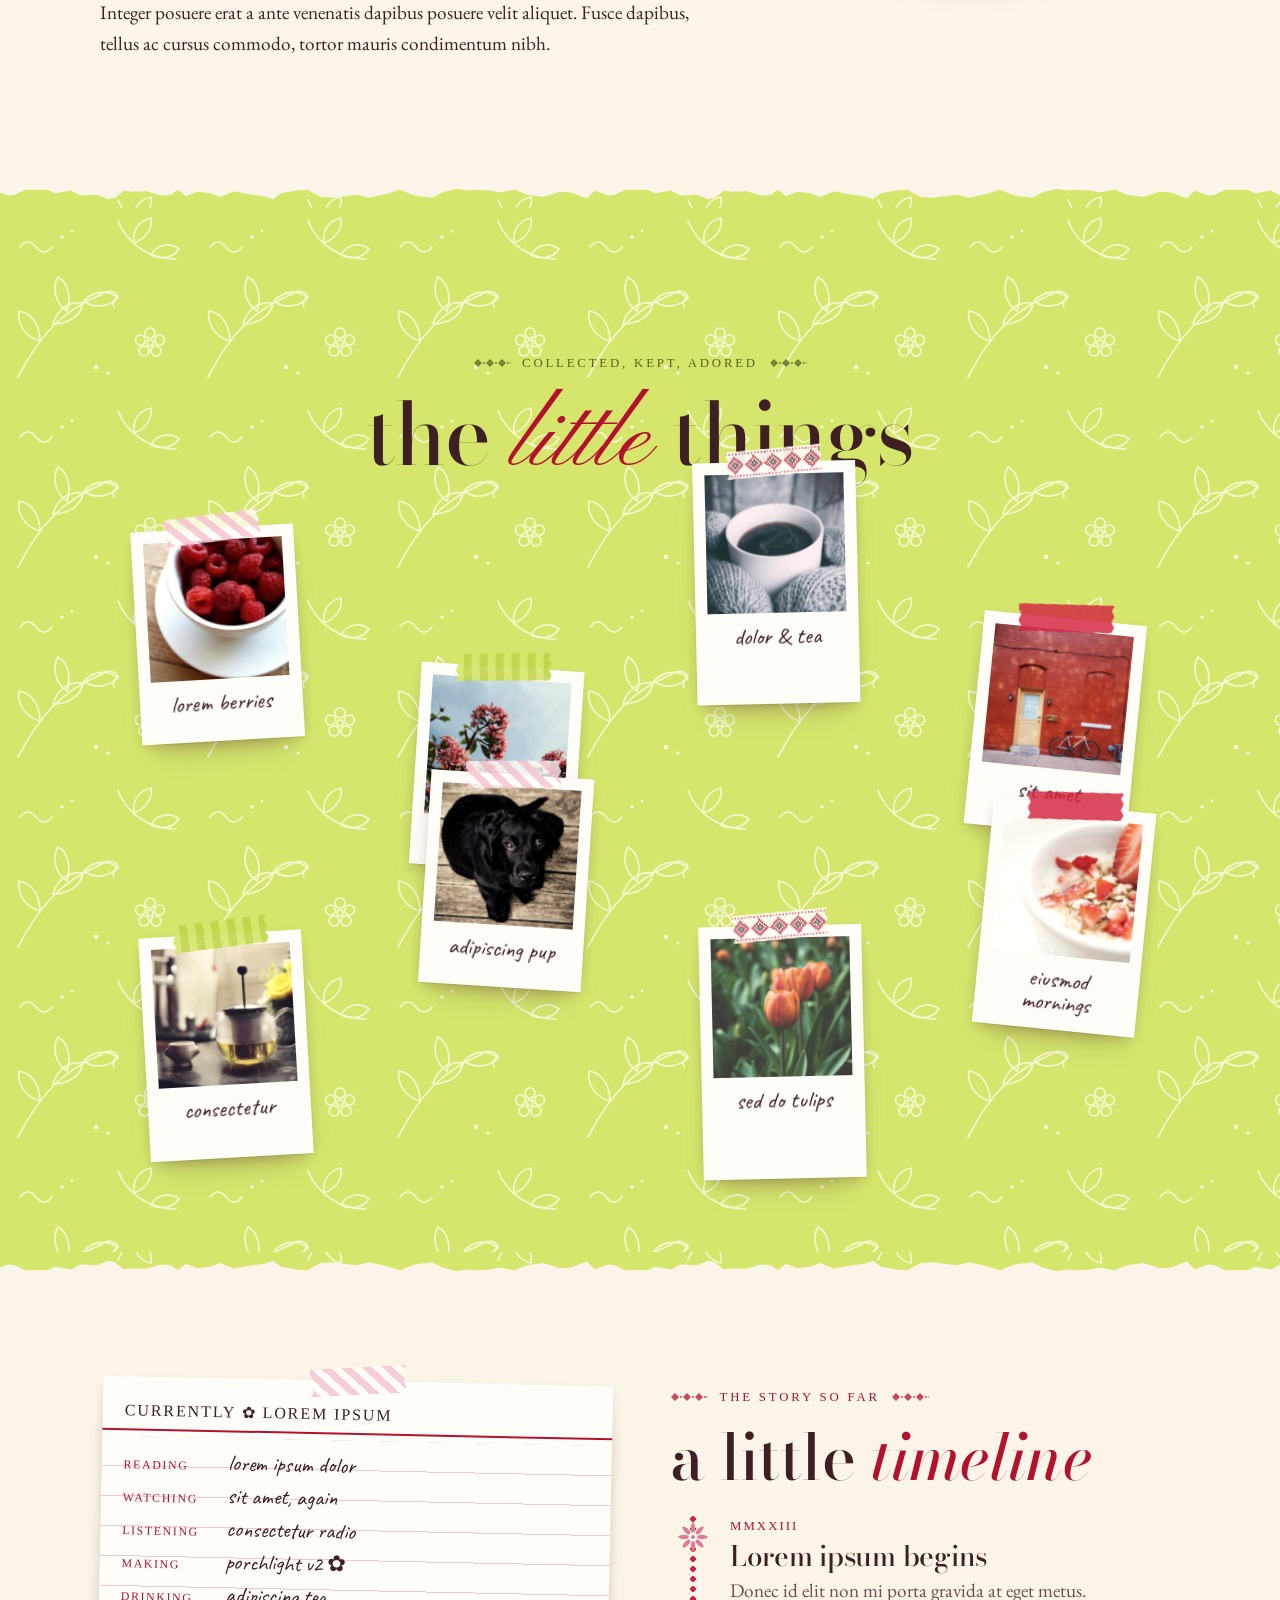
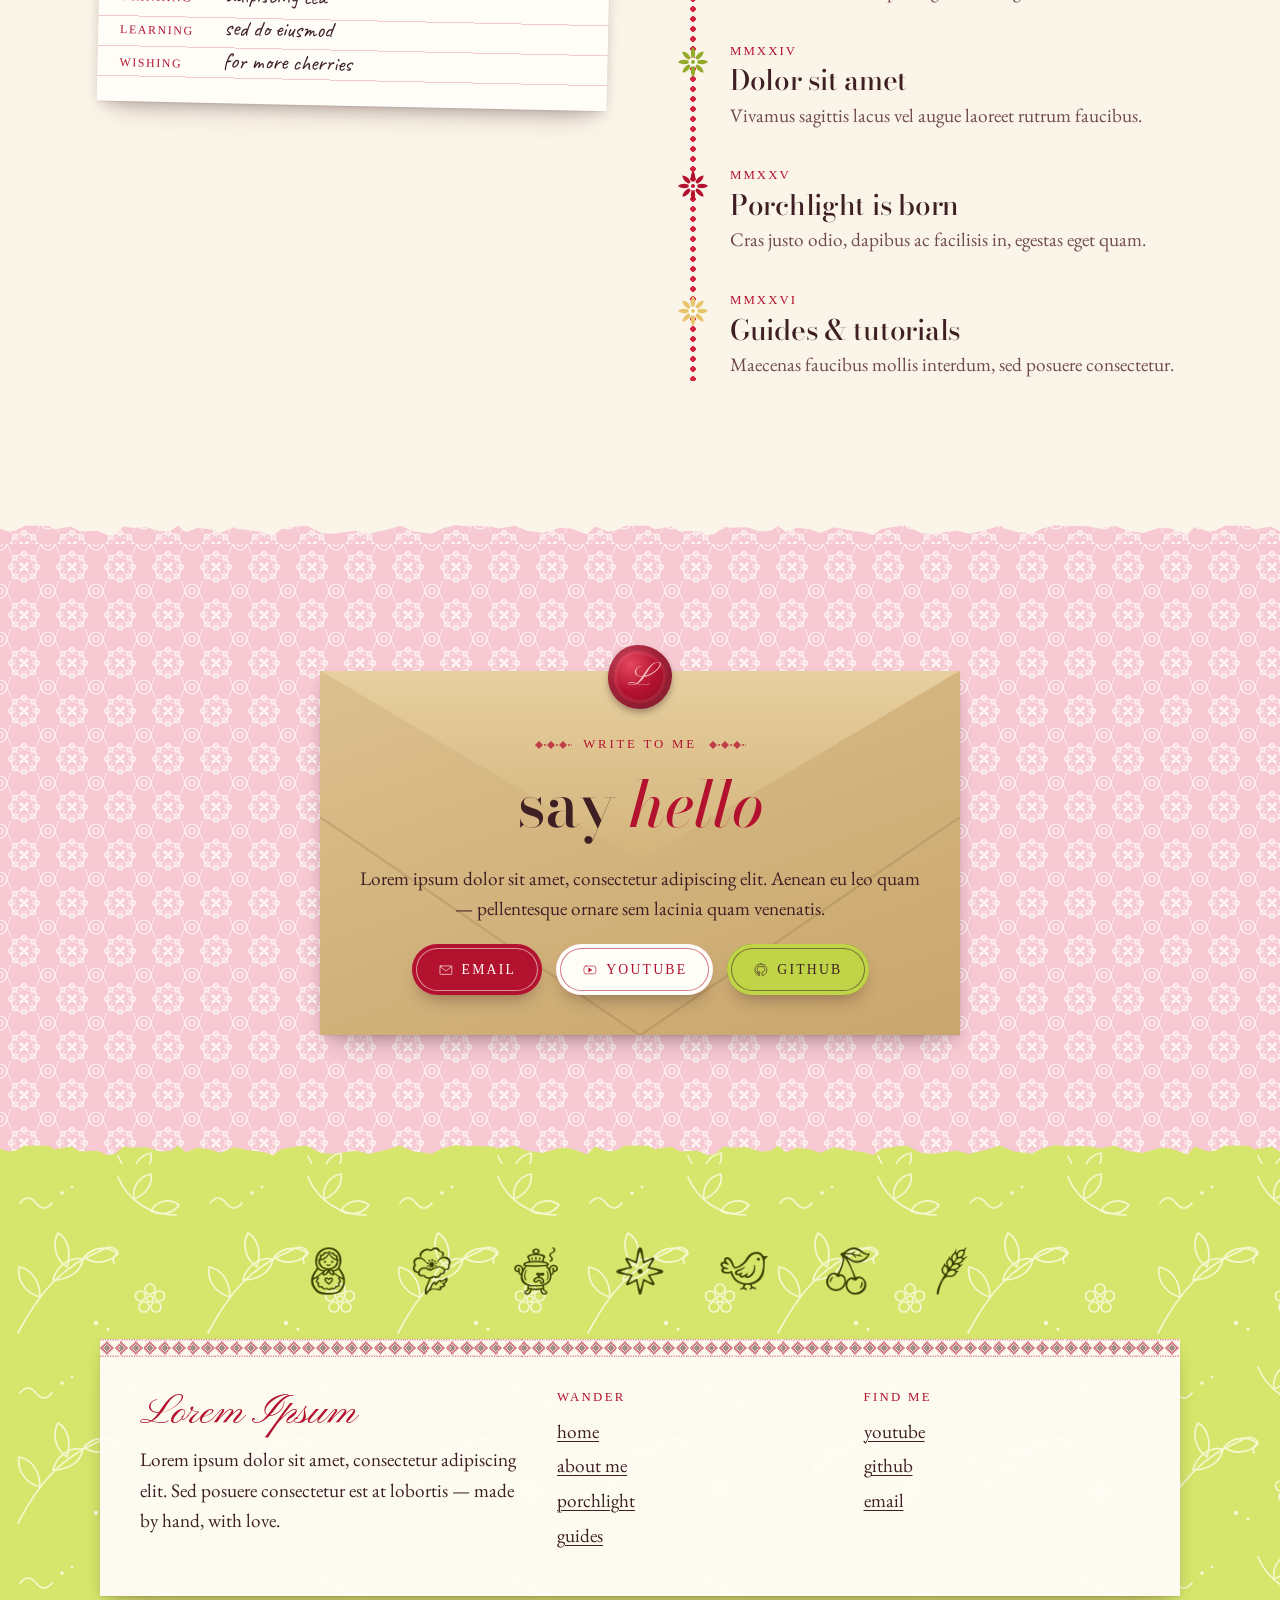
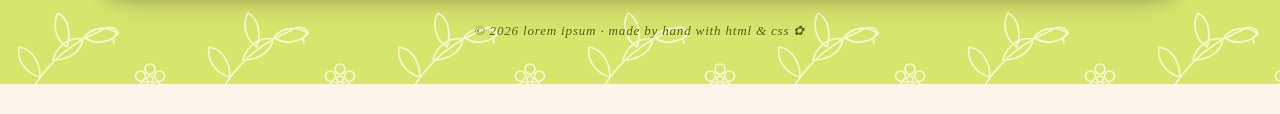
==== commit 56b1c7f4: "Publish the seven approved hand-drawn footer icons" ====
--- a/about.html
+++ b/about.html
@@ -203,7 +203,13 @@
   <footer class="site-footer bg-leaf torn-top">
     <div class="wrap">
       <div class="footer-icons" aria-hidden="true">
-        <svg><use href="#t-matryoshka"/></svg><svg><use href="#t-poppy"/></svg><svg><use href="#t-samovar"/></svg><svg><use href="#t-star"/></svg><svg><use href="#t-bird"/></svg><svg><use href="#t-cherries"/></svg><svg><use href="#t-wheat"/></svg>
+        <svg viewBox="0 0 128 128"><image href="assets/img/art/footer/matryoshka.png" width="128" height="128"/></svg>
+        <svg viewBox="0 0 128 128"><image href="assets/img/art/footer/poppy.png" width="128" height="128"/></svg>
+        <svg viewBox="0 0 128 128"><image href="assets/img/art/footer/samovar.png" width="128" height="128"/></svg>
+        <svg viewBox="0 0 128 128"><image href="assets/img/art/footer/star.png" width="128" height="128"/></svg>
+        <svg viewBox="0 0 128 128"><image href="assets/img/art/footer/bird.png" width="128" height="128"/></svg>
+        <svg viewBox="0 0 128 128"><image href="assets/img/art/footer/cherries.png" width="128" height="128"/></svg>
+        <svg viewBox="0 0 128 128"><image href="assets/img/art/footer/wheat.png" width="128" height="128"/></svg>
       </div>
       <div class="footer-grid">
         <div>
--- a/assets/css/style.css
+++ b/assets/css/style.css
@@ -623,7 +623,7 @@
 /* 10. pages ============================================================= */
 
 /* ---------- HOME ---------- */
-.hero { position: relative; padding-block: clamp(40px, 7vw, 90px) clamp(70px, 10vw, 120px); overflow: hidden; }
+.hero { position: relative; padding-block: clamp(40px, 7vw, 90px) clamp(40px, 4vw, 56px); overflow: hidden; }
 .hero-ribbon { position: absolute; inset: 0; width: 100%; height: 100%; pointer-events: none; z-index: 0; }
 .hero-grid { position: relative; z-index: 2; display: grid; grid-template-columns: 1.1fr .9fr; gap: clamp(30px, 5vw, 70px); align-items: center; }
 .hero-hello { font-family: var(--f-script); font-size: clamp(4.2rem, 11vw, 8.5rem); color: var(--cherry); line-height: .8; margin: 0 0 -.05em -.04em; font-weight: 400; }
@@ -640,7 +640,7 @@
 .hero-visual .seal { position: absolute; left: -16%; top: 30%; z-index: 4; --size: 112px; }
 
 /* what i do — on shawl print */
-.what { padding-block: clamp(80px, 10vw, 130px) clamp(90px, 11vw, 140px); }
+.what { padding-block: clamp(48px, 6vw, 84px) clamp(90px, 11vw, 140px); }
 .what-head-card { display: inline-block; background: var(--white); padding: 18px 34px 14px; box-shadow: var(--shadow-paper); rotate: -1.5deg; }
 .what-head-card h2 { color: var(--ink); margin: 0; }
 .what-head-card h2 .script { color: var(--cherry); font-size: 1.15em; }
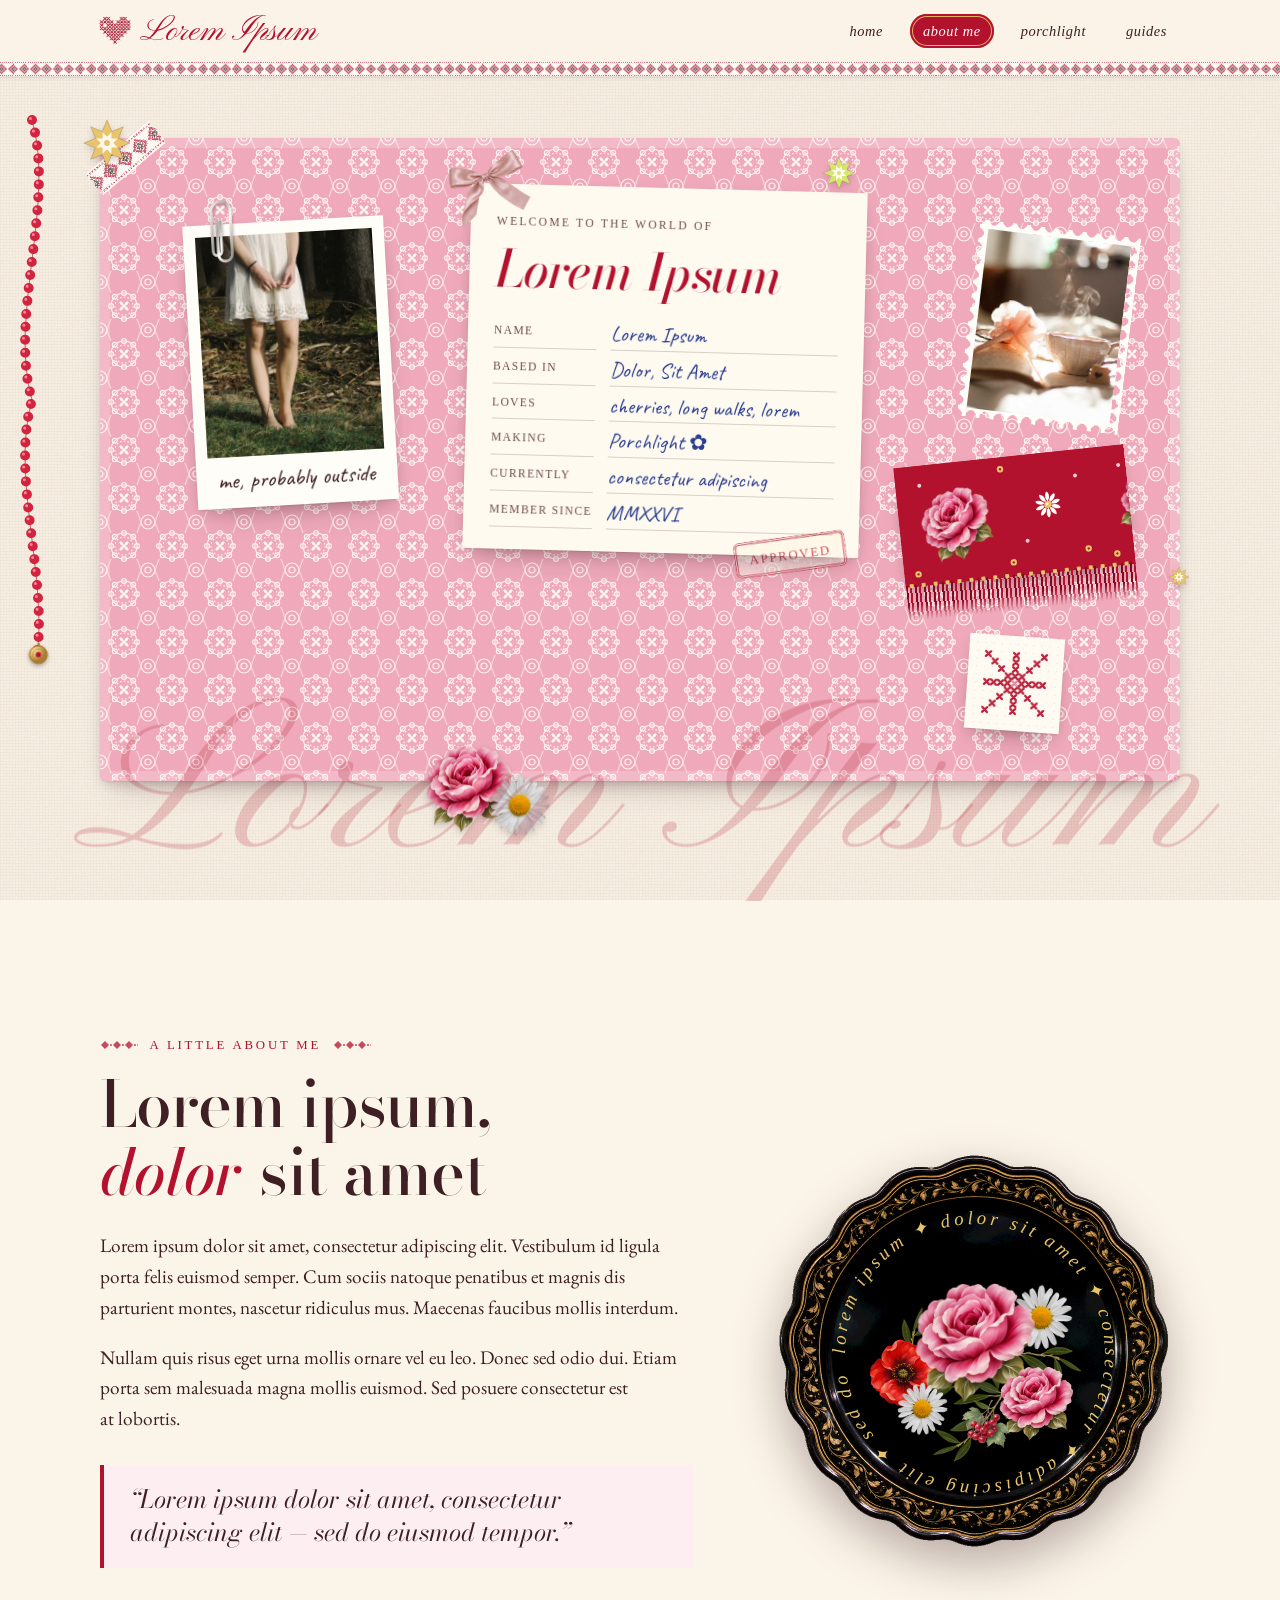
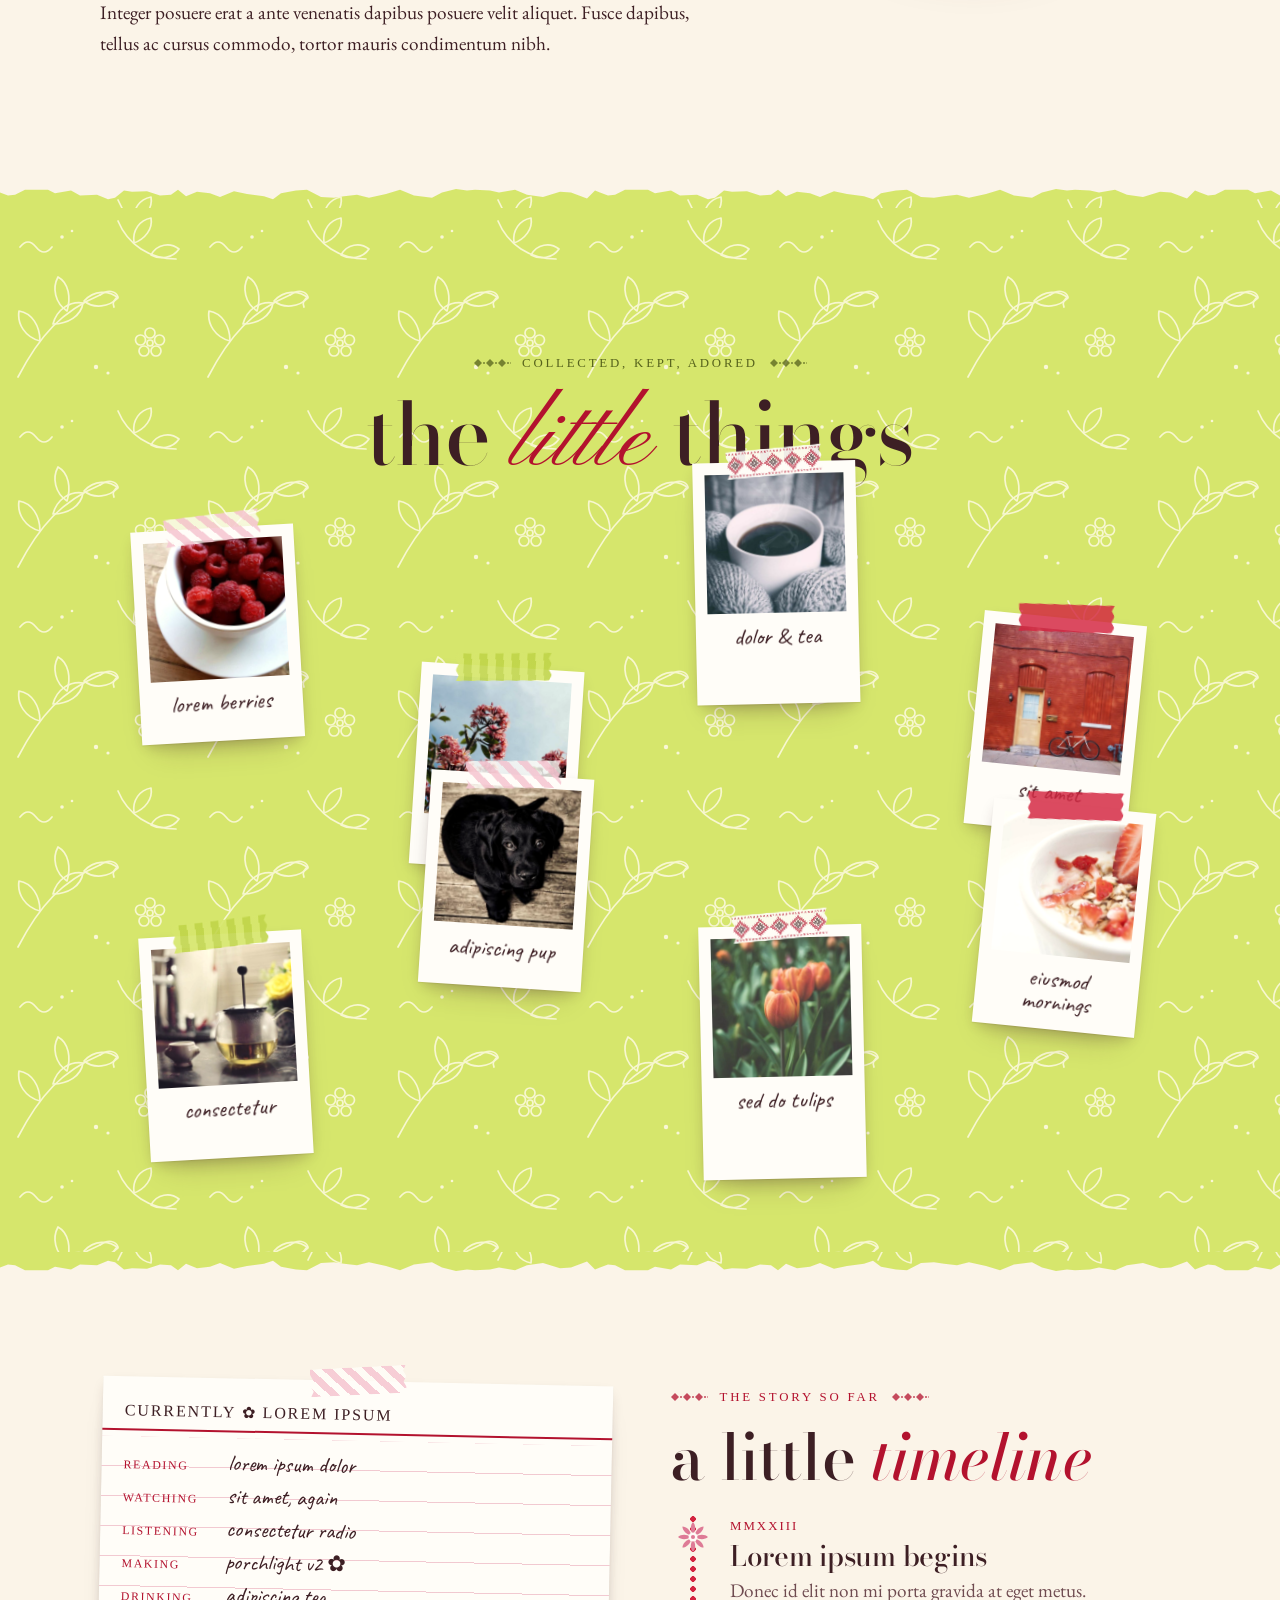
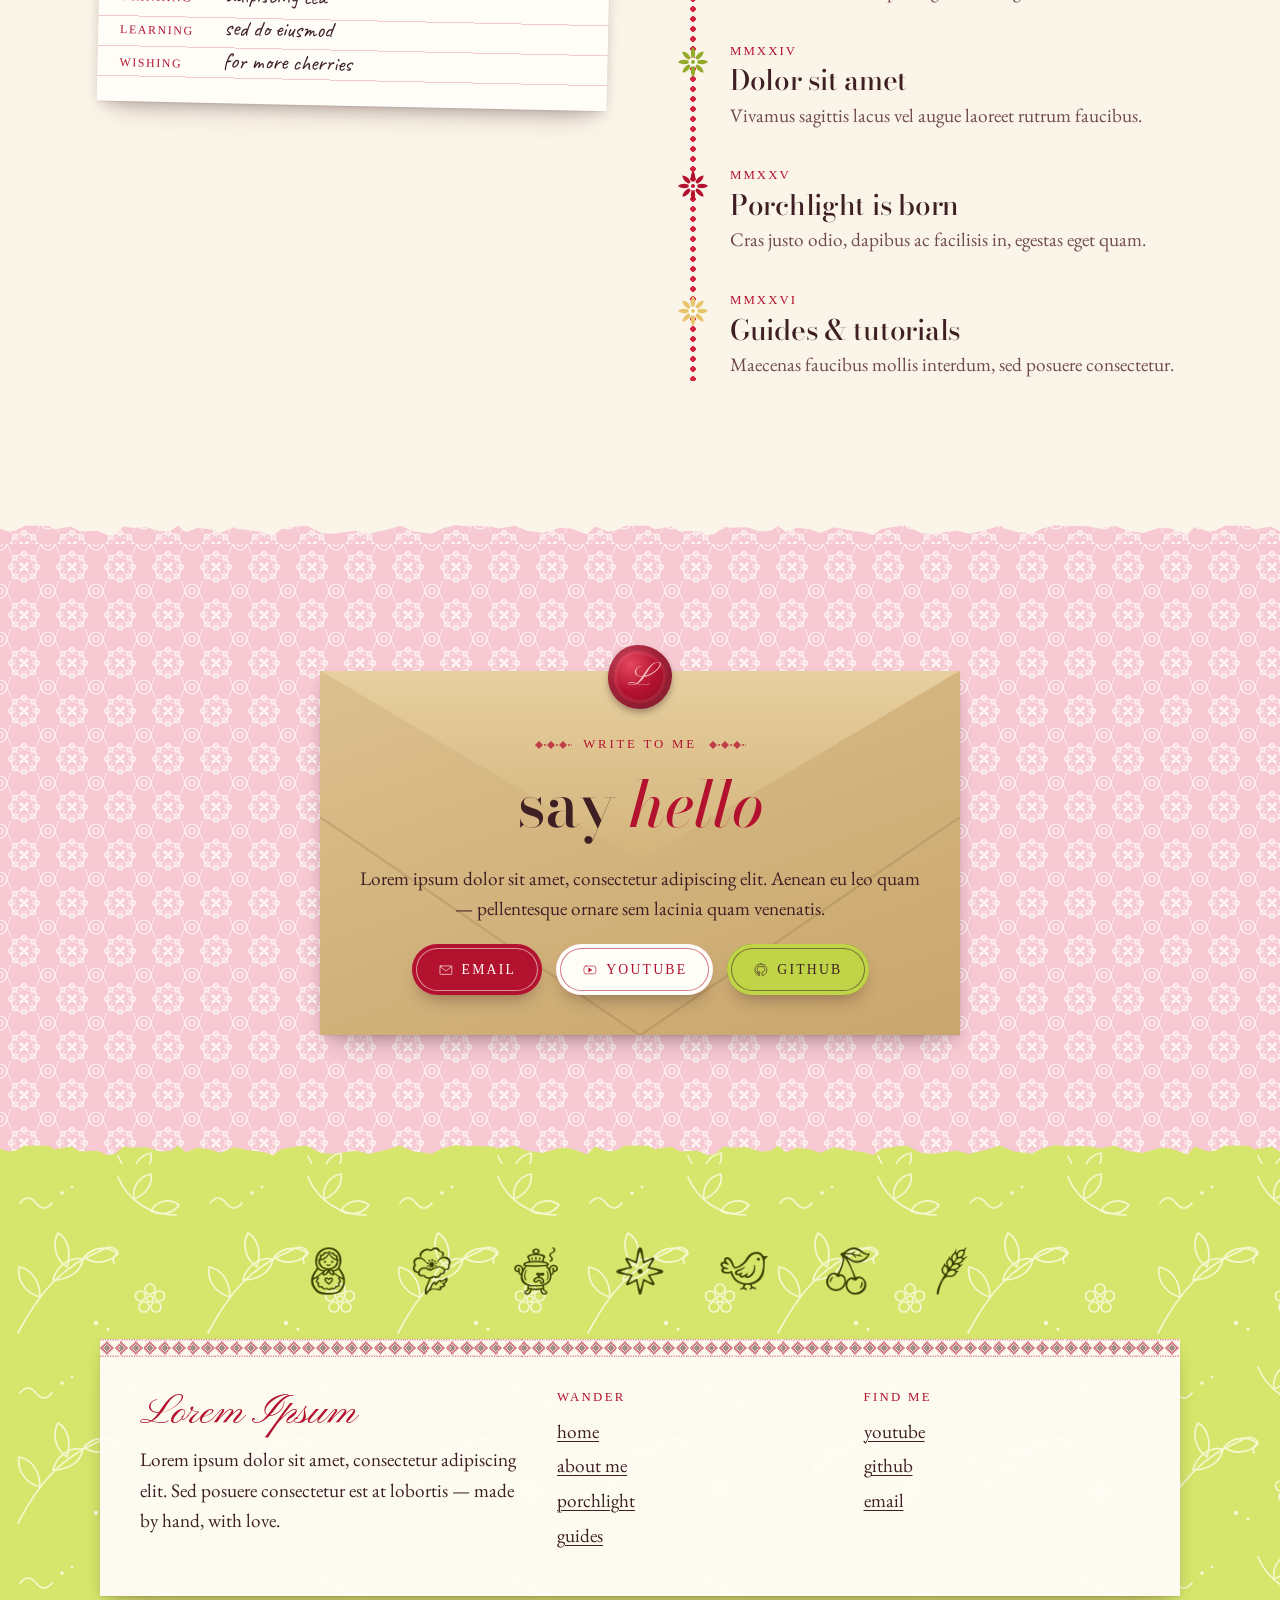
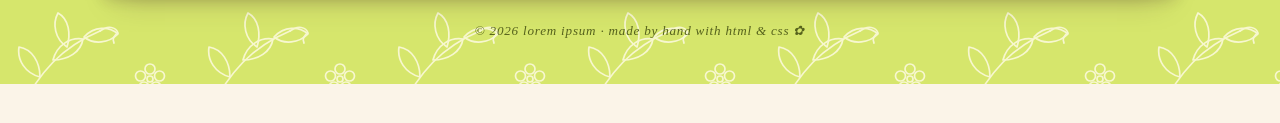
==== commit 09953d01: "Publish the shawl pattern with varied pink roses" ====
--- a/about.html
+++ b/about.html
@@ -10,7 +10,7 @@
   <link rel="preconnect" href="https://fonts.googleapis.com">
   <link rel="preconnect" href="https://fonts.gstatic.com" crossorigin>
   <link href="https://fonts.googleapis.com/css2?family=Bodoni+Moda:ital,opsz,wght@0,6..96,400..900;1,6..96,400..900&family=Caveat:wght@400..700&family=EB+Garamond:ital,wght@0,400..800;1,400..800&family=Old+Standard+TT:ital,wght@0,400;0,700;1,400&family=Pinyon+Script&display=swap" rel="stylesheet">
-  <link rel="stylesheet" href="assets/css/style.css">
+  <link rel="stylesheet" href="assets/css/style.css?v=shawl-roses">
 </head>
 <body data-beads>
   <a class="skip-link" href="#main">skip to content</a>
--- a/assets/css/style.css
+++ b/assets/css/style.css
@@ -54,7 +54,7 @@
   --shadow-paper: 0 1px 1px rgba(61, 31, 36, .08), 0 6px 14px -4px rgba(61, 31, 36, .22), 0 18px 30px -18px rgba(61, 31, 36, .35);
   --shadow-lift: 0 2px 2px rgba(61, 31, 36, .08), 0 14px 26px -8px rgba(61, 31, 36, .32);
 
-  --pat-shawl: url("../img/patterns/shawl.svg");
+  --pat-shawl: url("../img/patterns/shawl.svg?v=pink-roses");
   --pat-lace: url("../img/patterns/lace.svg");
   --pat-rushnyk: url("../img/patterns/rushnyk.svg");
   /* inlined so it also works as a CSS mask when the page is opened from disk */
@@ -166,7 +166,7 @@
 .bg-cherry { background-color: var(--cherry); color: var(--white); }
 
 /* Pavlovo-Posad style shawl print */
-.bg-shawl { background: var(--cherry) var(--pat-shawl) 0 0 / 200px 200px; }
+.bg-shawl { background: var(--cherry) var(--pat-shawl) 0 0 / 400px 400px; }
 
 /* Vologda-style lace over pink */
 .bg-lace { background: var(--pink) var(--pat-lace) 0 0 / 48px 48px; }
@@ -590,7 +590,18 @@
   line-height: 1.2;
 }
 .marquee-item .script { font-size: 1.25em; font-style: normal; }
-.marquee-item svg { width: 1em; height: 1em; flex: none; }
+.ribbon-doodle {
+  width: 1em;
+  height: 1em;
+  flex: none;
+  background-color: currentColor;
+  mask: var(--ribbon-art) center / contain no-repeat;
+}
+.marquee.b .ribbon-doodle { color: var(--olive); }
+.ribbon-doodle-star { --ribbon-art: url("../img/art/footer/star.png"); }
+.ribbon-doodle-cherries { --ribbon-art: url("../img/art/footer/cherries.png"); }
+.ribbon-doodle-poppy { --ribbon-art: url("../img/art/footer/poppy.png"); }
+.ribbon-doodle-heart { --ribbon-art: url("../img/art/ribbon-heart.png"); }
 .marquee.a { background: var(--cherry); color: var(--white); rotate: -3deg; translate: 0 -95%; }
 .marquee.b { background: var(--chartreuse); color: var(--ink); rotate: 2.5deg; translate: 0 5%; }
 .marquee.b::before, .marquee.b::after { background-image: radial-gradient(circle at 3px 3px, var(--cherry) 2.2px, transparent 2.7px); }
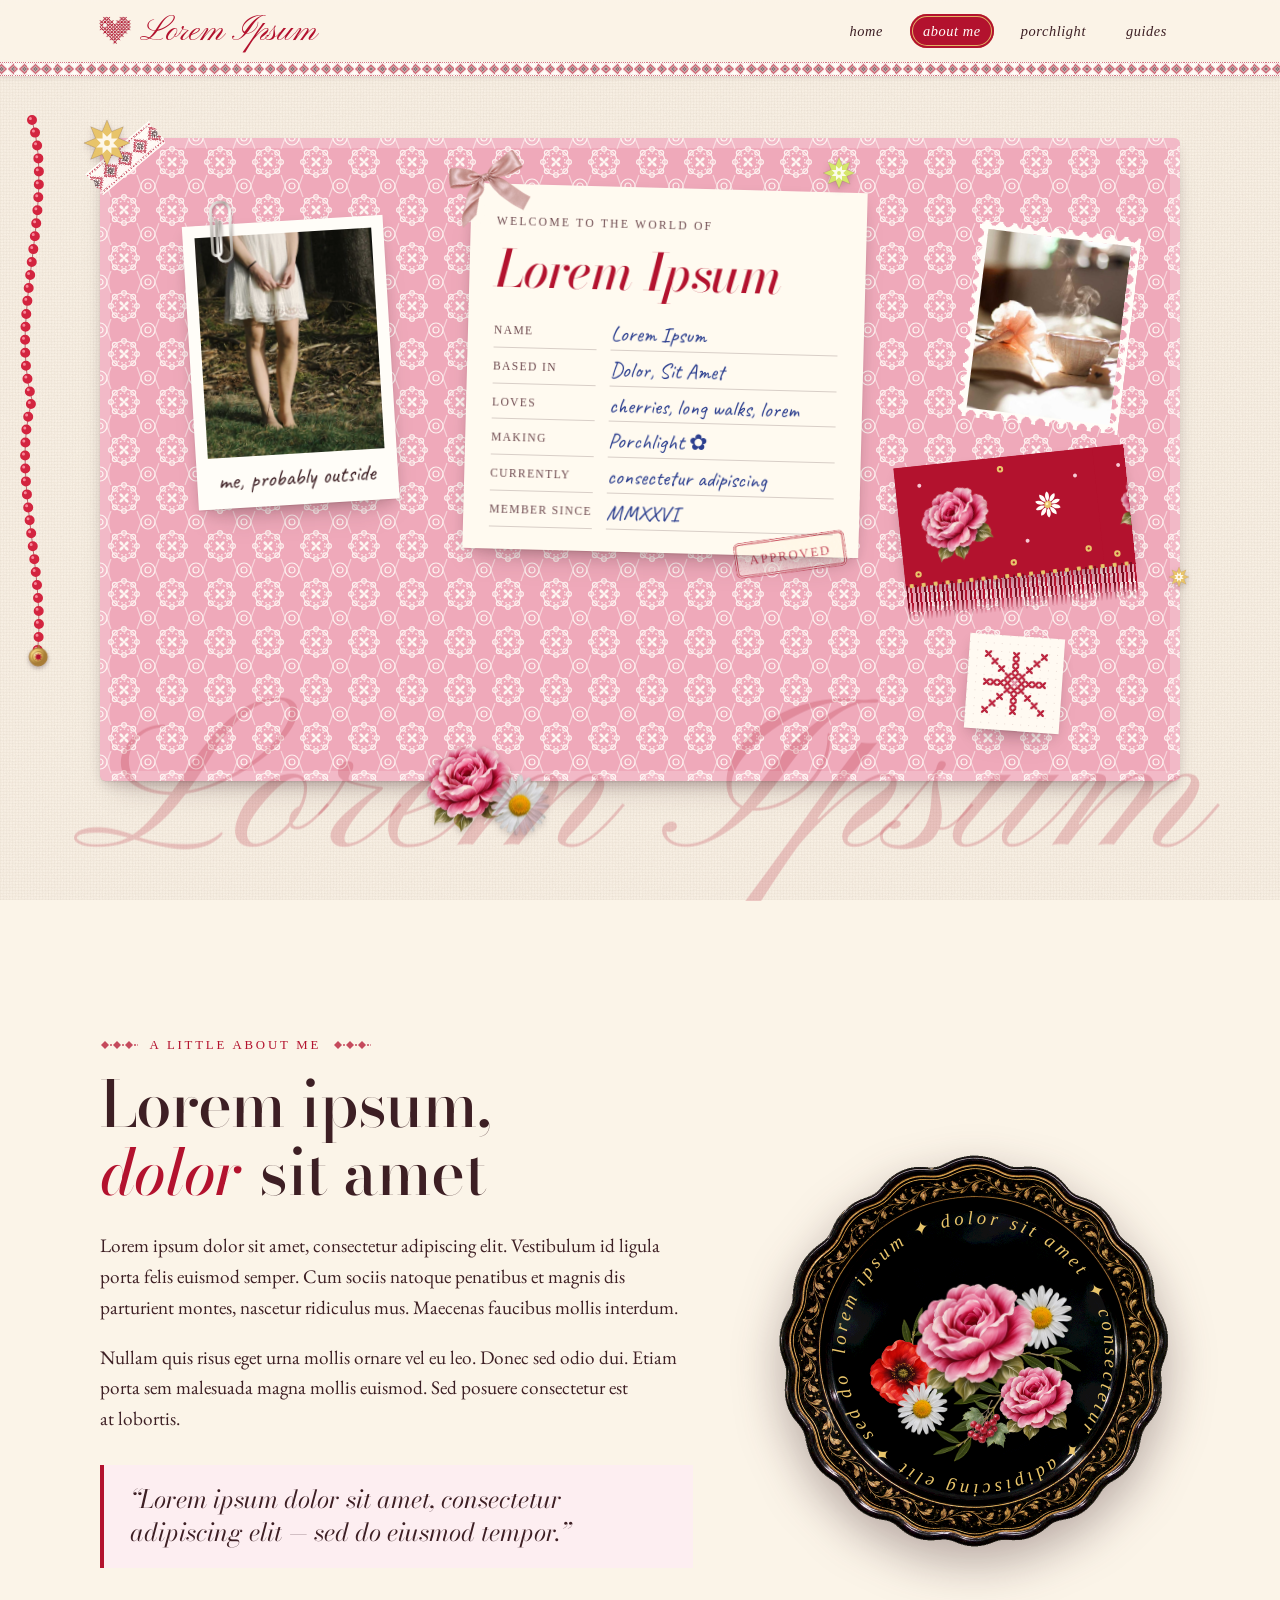
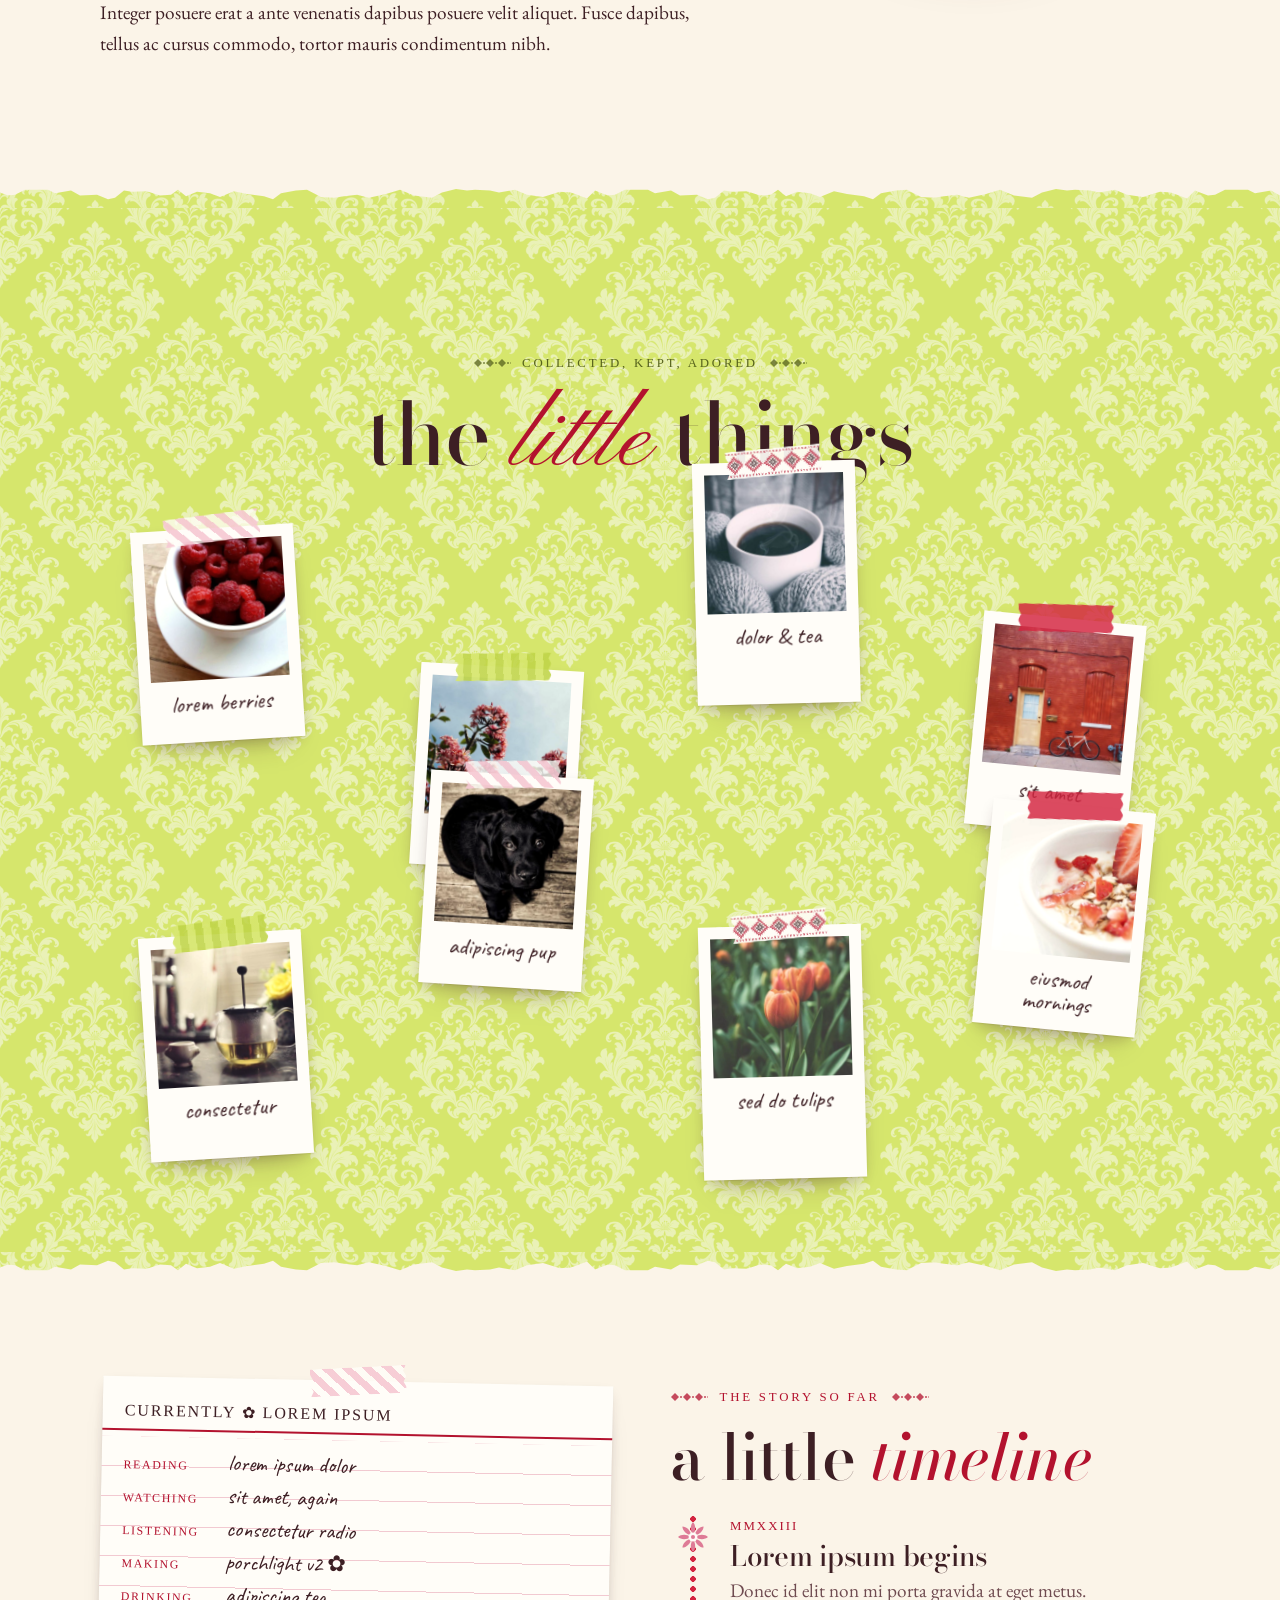
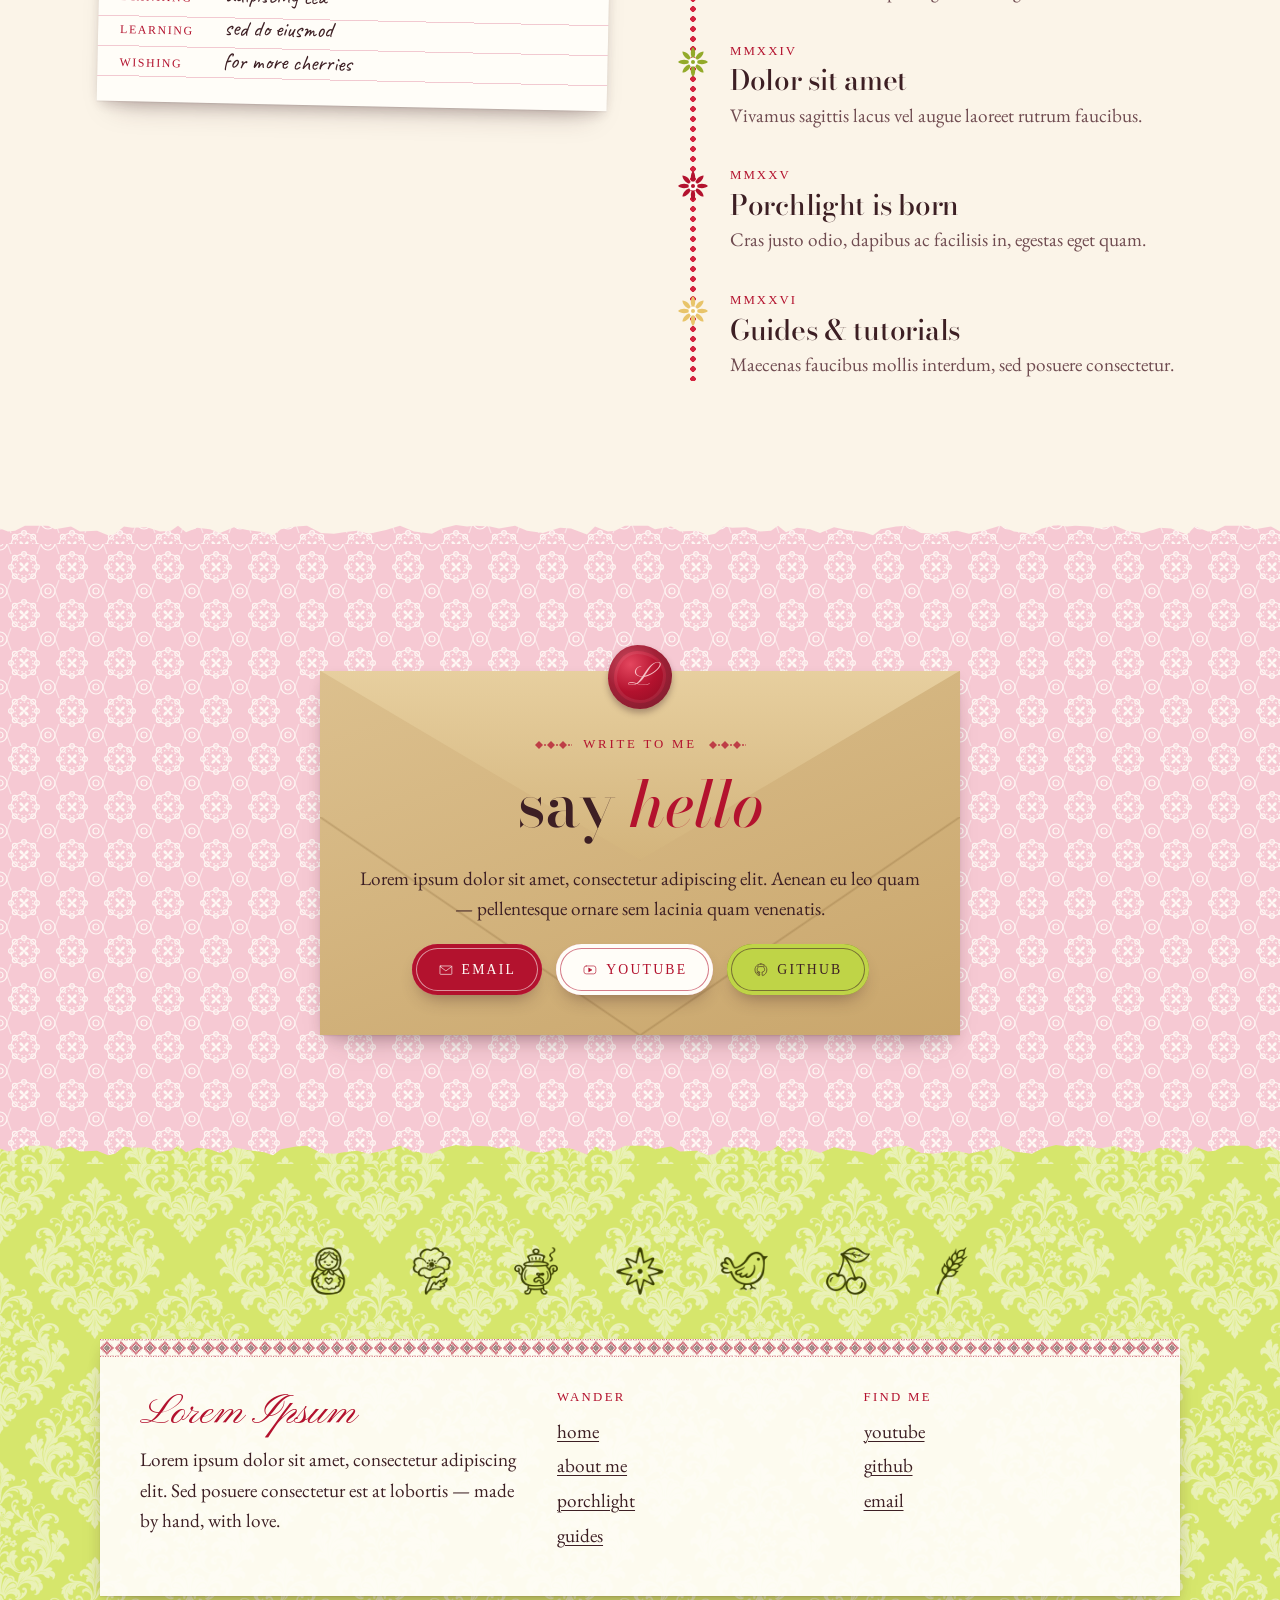
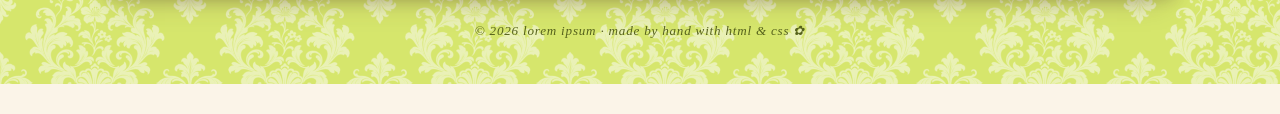
==== commit 7e81c305: "Refresh the Rococo wallpaper and stylesheet URLs" ====
--- a/about.html
+++ b/about.html
@@ -10,7 +10,7 @@
   <link rel="preconnect" href="https://fonts.googleapis.com">
   <link rel="preconnect" href="https://fonts.gstatic.com" crossorigin>
   <link href="https://fonts.googleapis.com/css2?family=Bodoni+Moda:ital,opsz,wght@0,6..96,400..900;1,6..96,400..900&family=Caveat:wght@400..700&family=EB+Garamond:ital,wght@0,400..800;1,400..800&family=Old+Standard+TT:ital,wght@0,400;0,700;1,400&family=Pinyon+Script&display=swap" rel="stylesheet">
-  <link rel="stylesheet" href="assets/css/style.css?v=shawl-roses">
+  <link rel="stylesheet" href="assets/css/style.css?v=rococo-wallpaper">
 </head>
 <body data-beads>
   <a class="skip-link" href="#main">skip to content</a>
--- a/assets/css/style.css
+++ b/assets/css/style.css
@@ -59,7 +59,7 @@
   --pat-rushnyk: url("../img/patterns/rushnyk.svg");
   /* inlined so it also works as a CSS mask when the page is opened from disk */
   --pat-diamond: url("data:image/svg+xml,%3Csvg xmlns='http://www.w3.org/2000/svg' width='12' height='10' viewBox='0 0 12 10'%3E%3Cpath d='M5 1 L9 5 L5 9 L1 5Z'/%3E%3Ccircle cx='11' cy='5' r='1'/%3E%3C/svg%3E");
-  --pat-leafy: url("../img/patterns/leafy.svg");
+  --pat-leafy: url("../img/patterns/leafy-rococo.svg");
   --pat-floral: url("../img/patterns/floral.svg");
 
   --py: 0px;
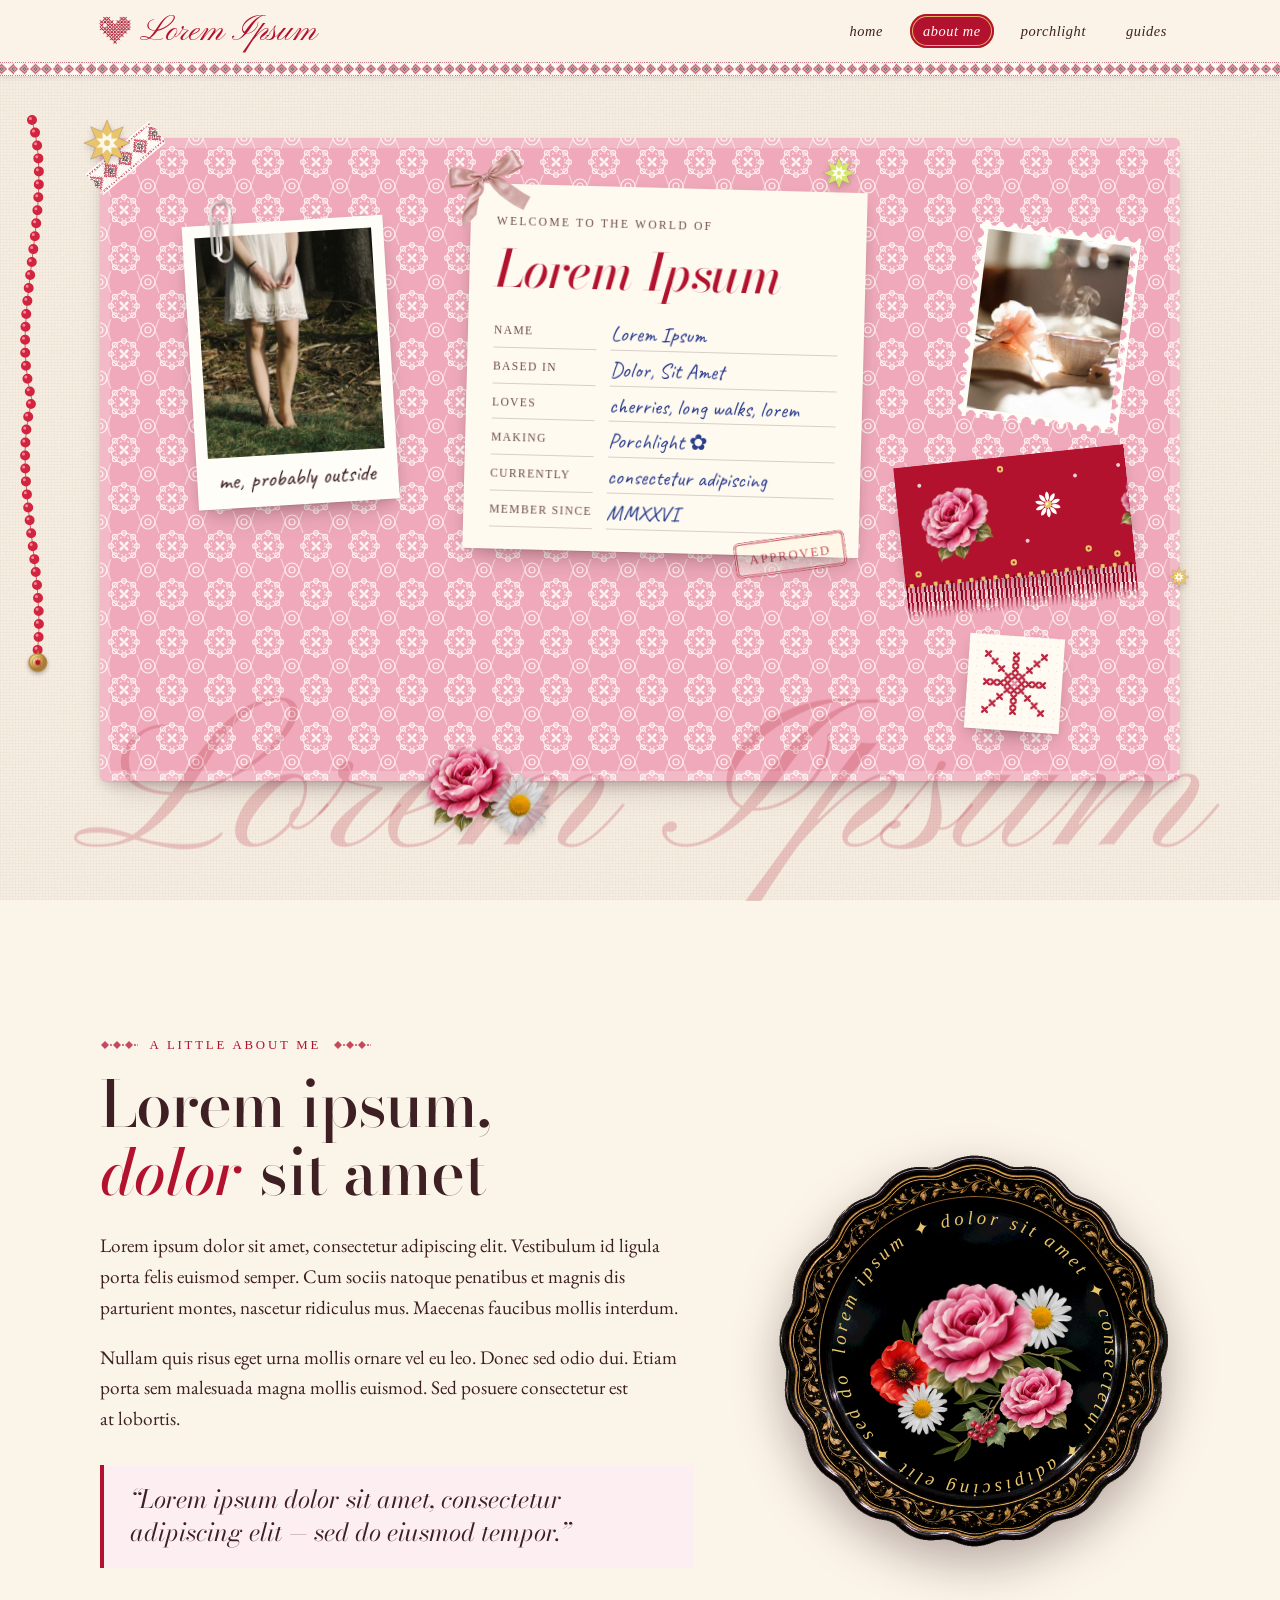
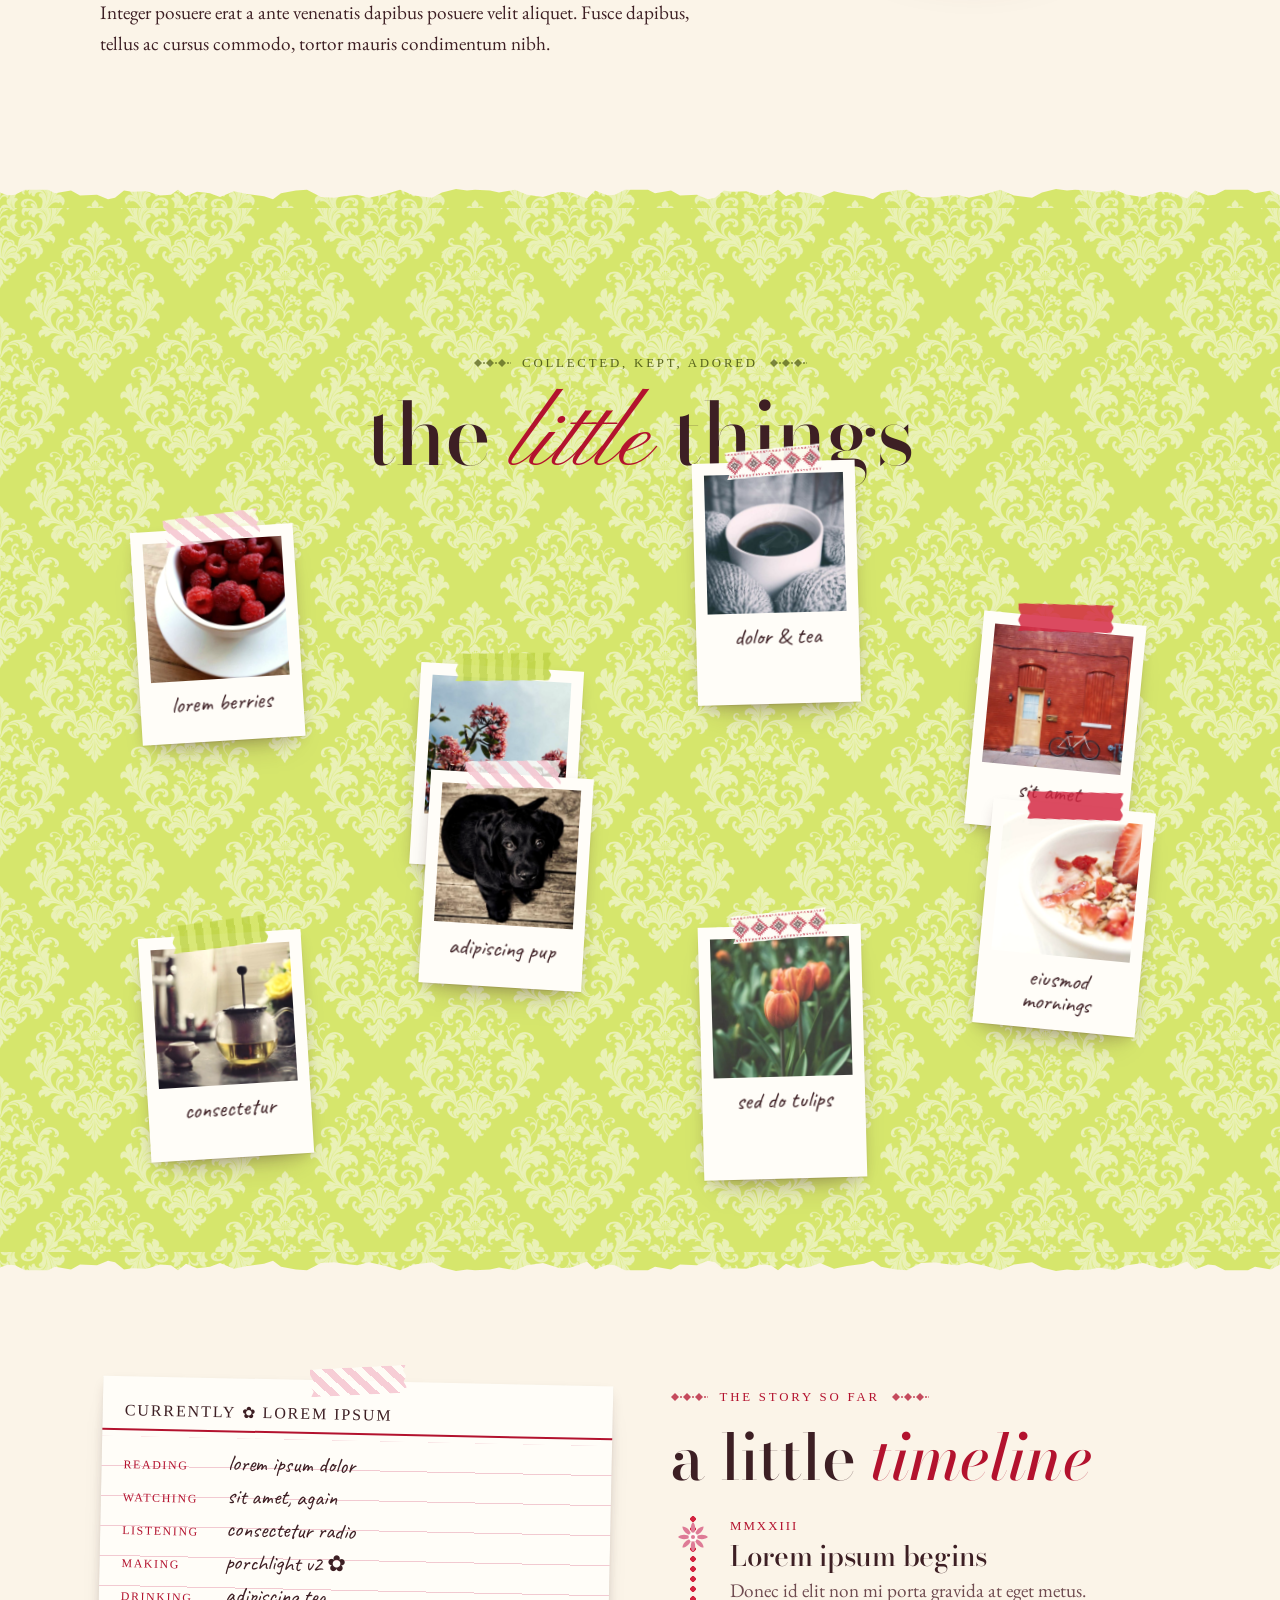
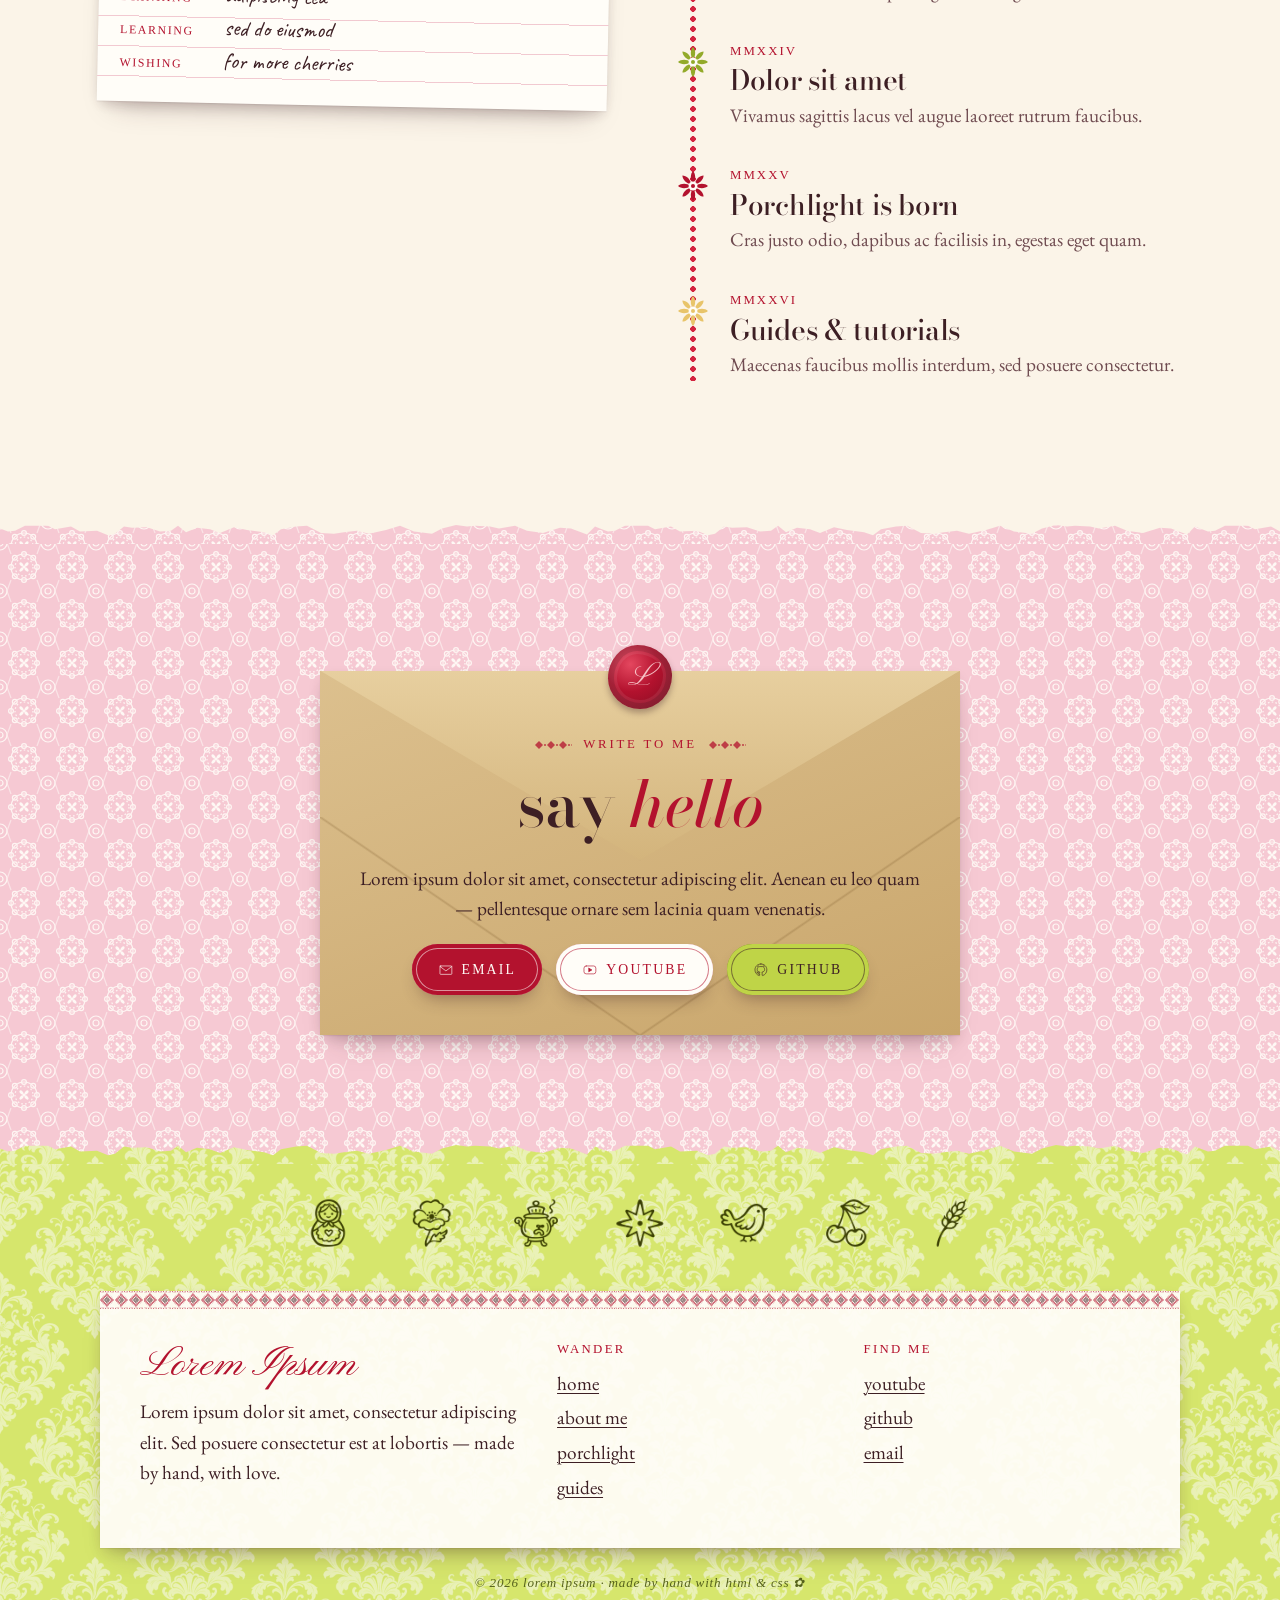
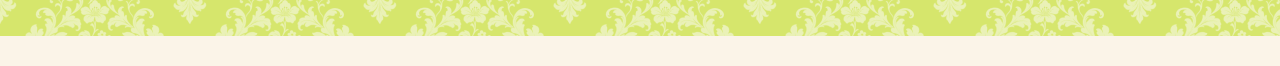
==== commit 1112d949: "Reduce top padding in the shared footer" ====
--- a/about.html
+++ b/about.html
@@ -10,7 +10,7 @@
   <link rel="preconnect" href="https://fonts.googleapis.com">
   <link rel="preconnect" href="https://fonts.gstatic.com" crossorigin>
   <link href="https://fonts.googleapis.com/css2?family=Bodoni+Moda:ital,opsz,wght@0,6..96,400..900;1,6..96,400..900&family=Caveat:wght@400..700&family=EB+Garamond:ital,wght@0,400..800;1,400..800&family=Old+Standard+TT:ital,wght@0,400;0,700;1,400&family=Pinyon+Script&display=swap" rel="stylesheet">
-  <link rel="stylesheet" href="assets/css/style.css?v=rococo-wallpaper">
+  <link rel="stylesheet" href="assets/css/style.css?v=footer-spacing">
 </head>
 <body data-beads>
   <a class="skip-link" href="#main">skip to content</a>
--- a/assets/css/style.css
+++ b/assets/css/style.css
@@ -935,7 +935,7 @@
 .pager { display: flex; justify-content: space-between; gap: 16px; flex-wrap: wrap; margin-top: 50px; }
 
 /* 11. footer ------------------------------------------------------------- */
-.site-footer { padding: 80px 0 30px; color: var(--ink); }
+.site-footer { padding: 32px 0 30px; color: var(--ink); }
 .footer-icons { display: flex; justify-content: center; flex-wrap: wrap; gap: clamp(18px, 4vw, 48px); margin-bottom: 40px; color: var(--olive); }
 .footer-icons svg { width: clamp(38px, 5vw, 56px); height: clamp(38px, 5vw, 56px); }
 .footer-grid {
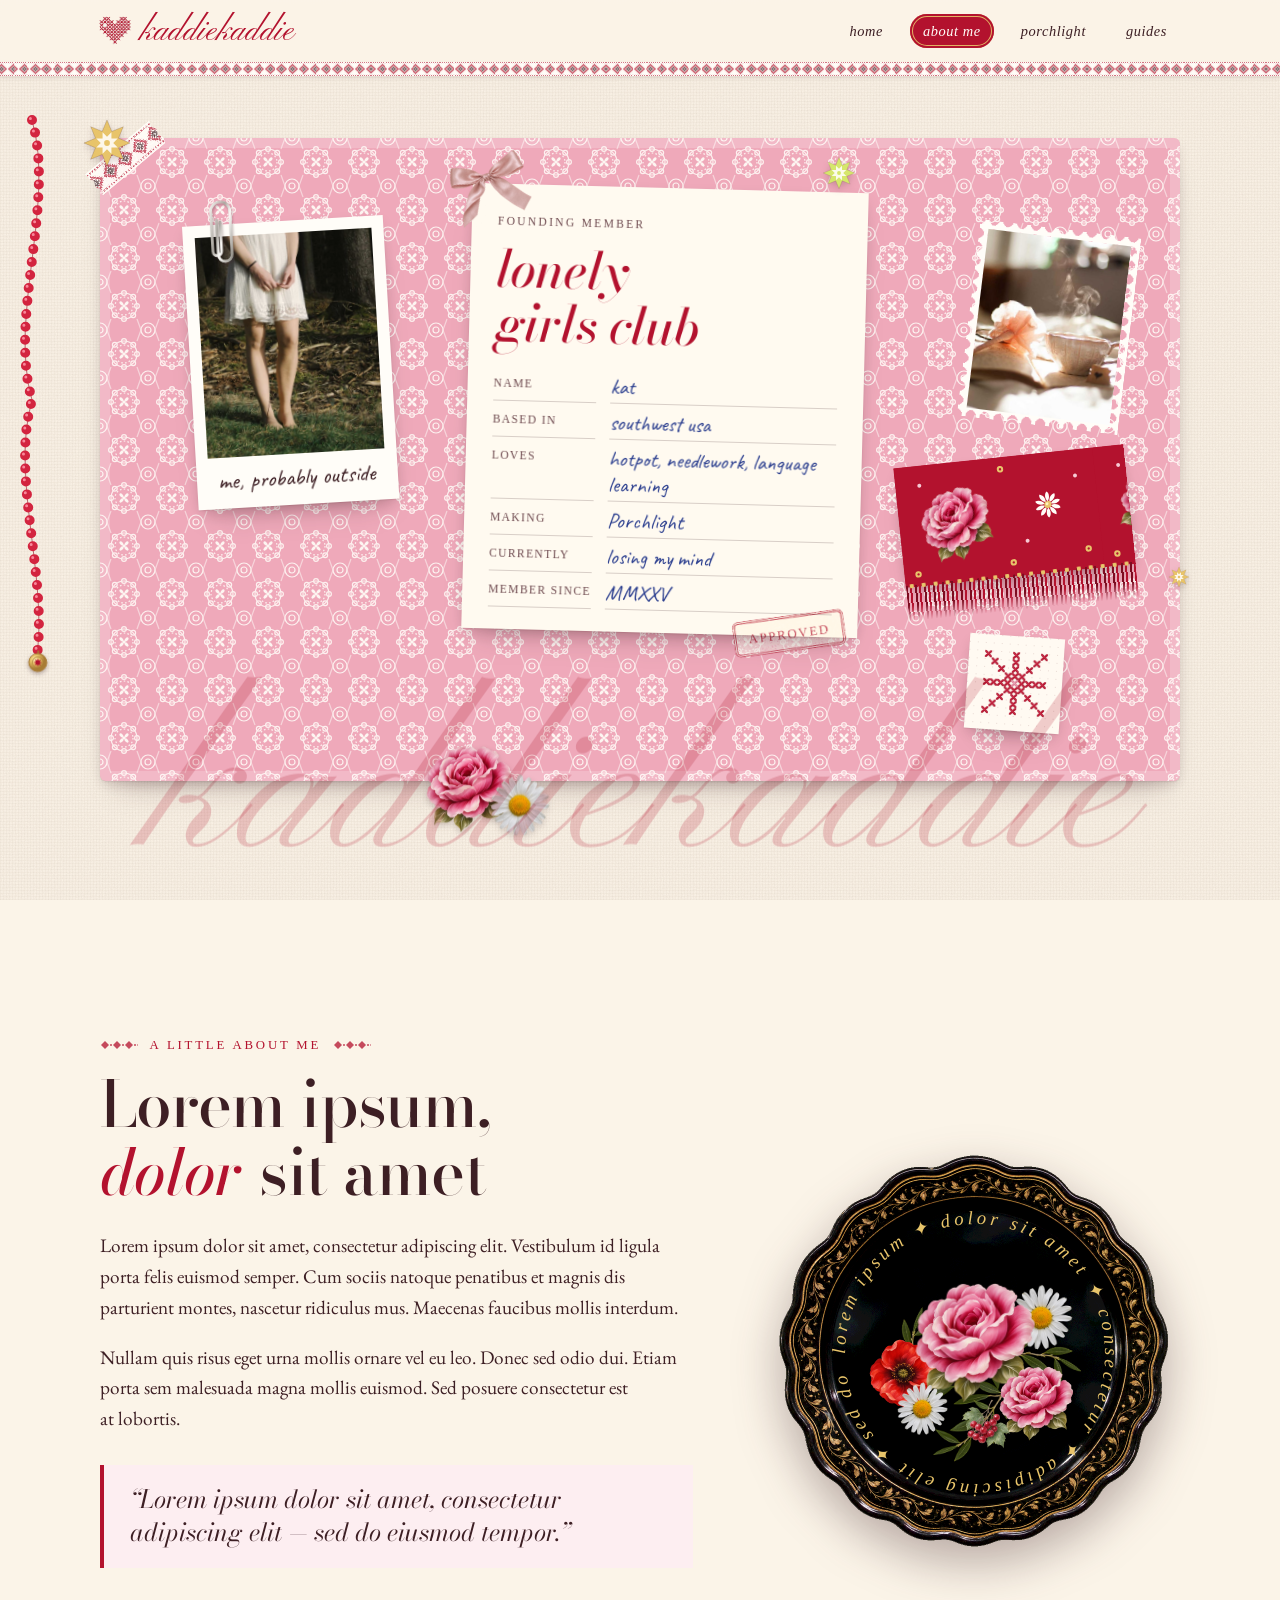
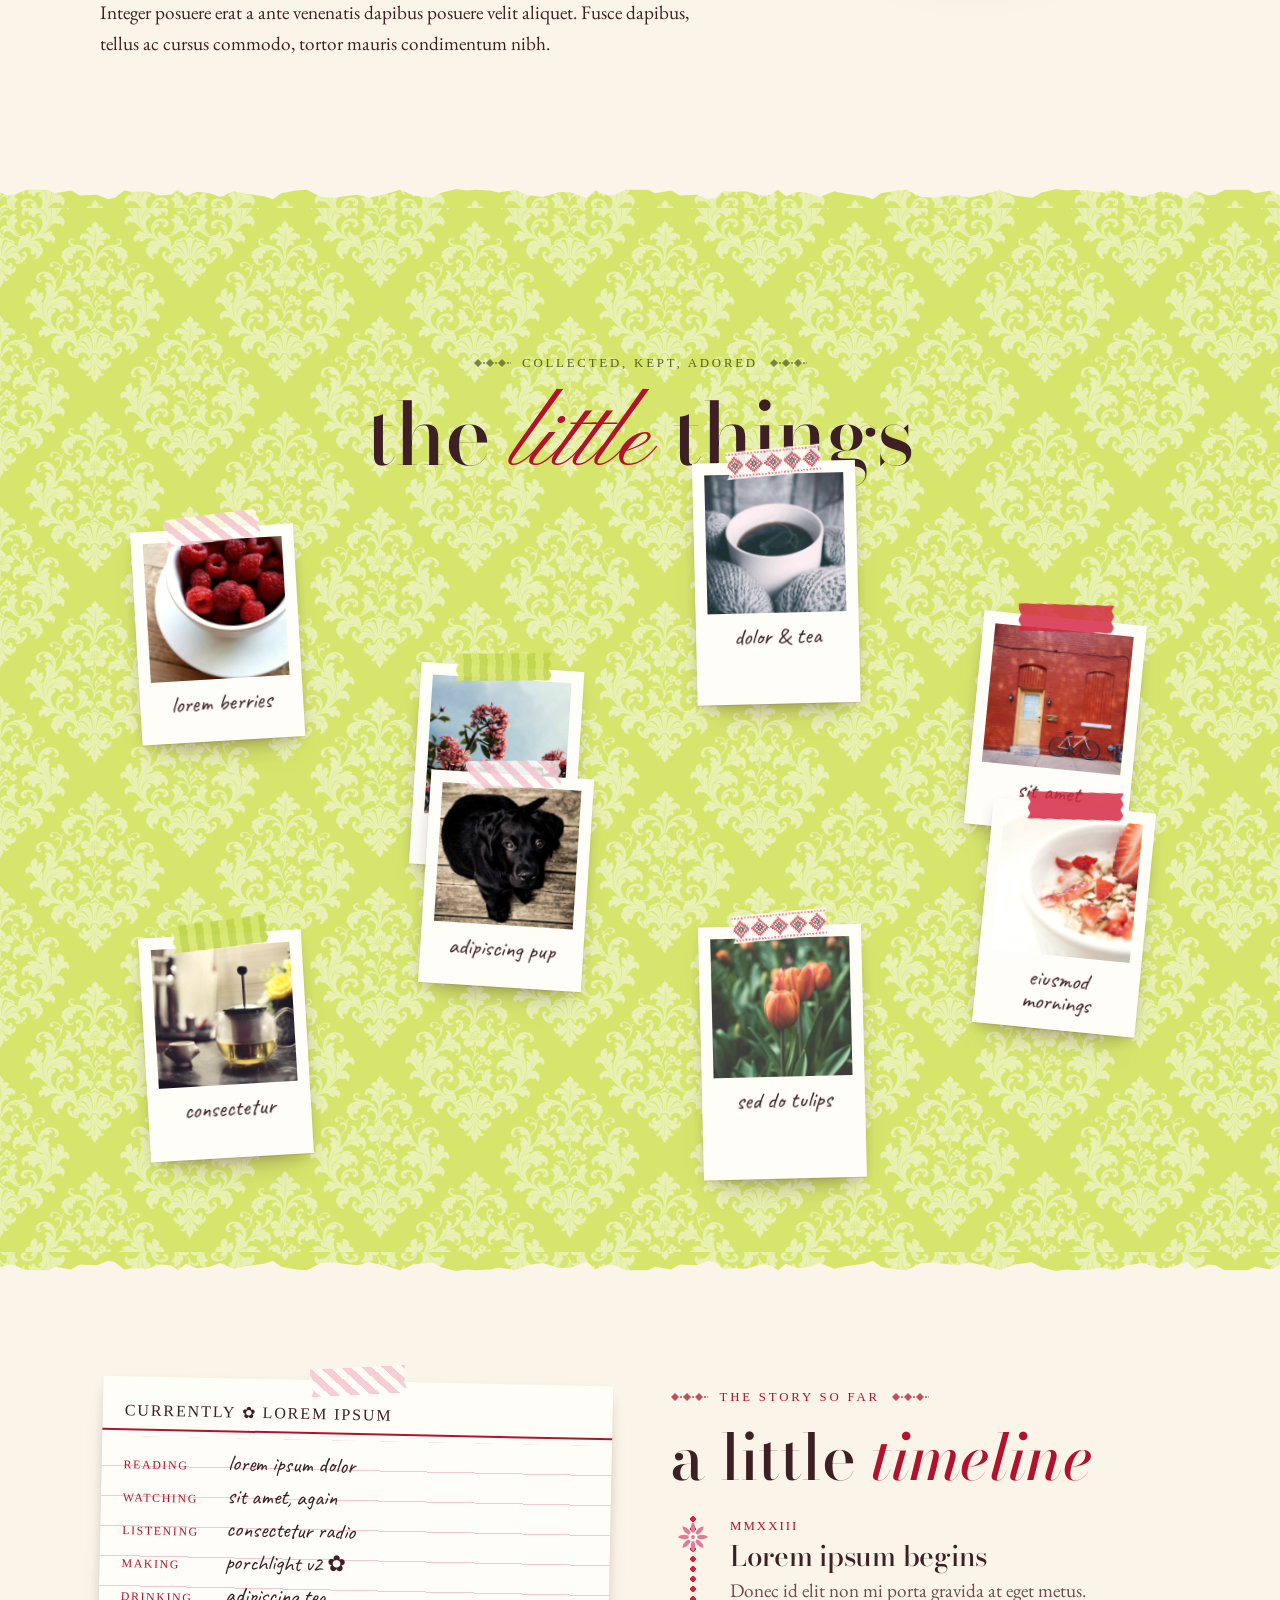
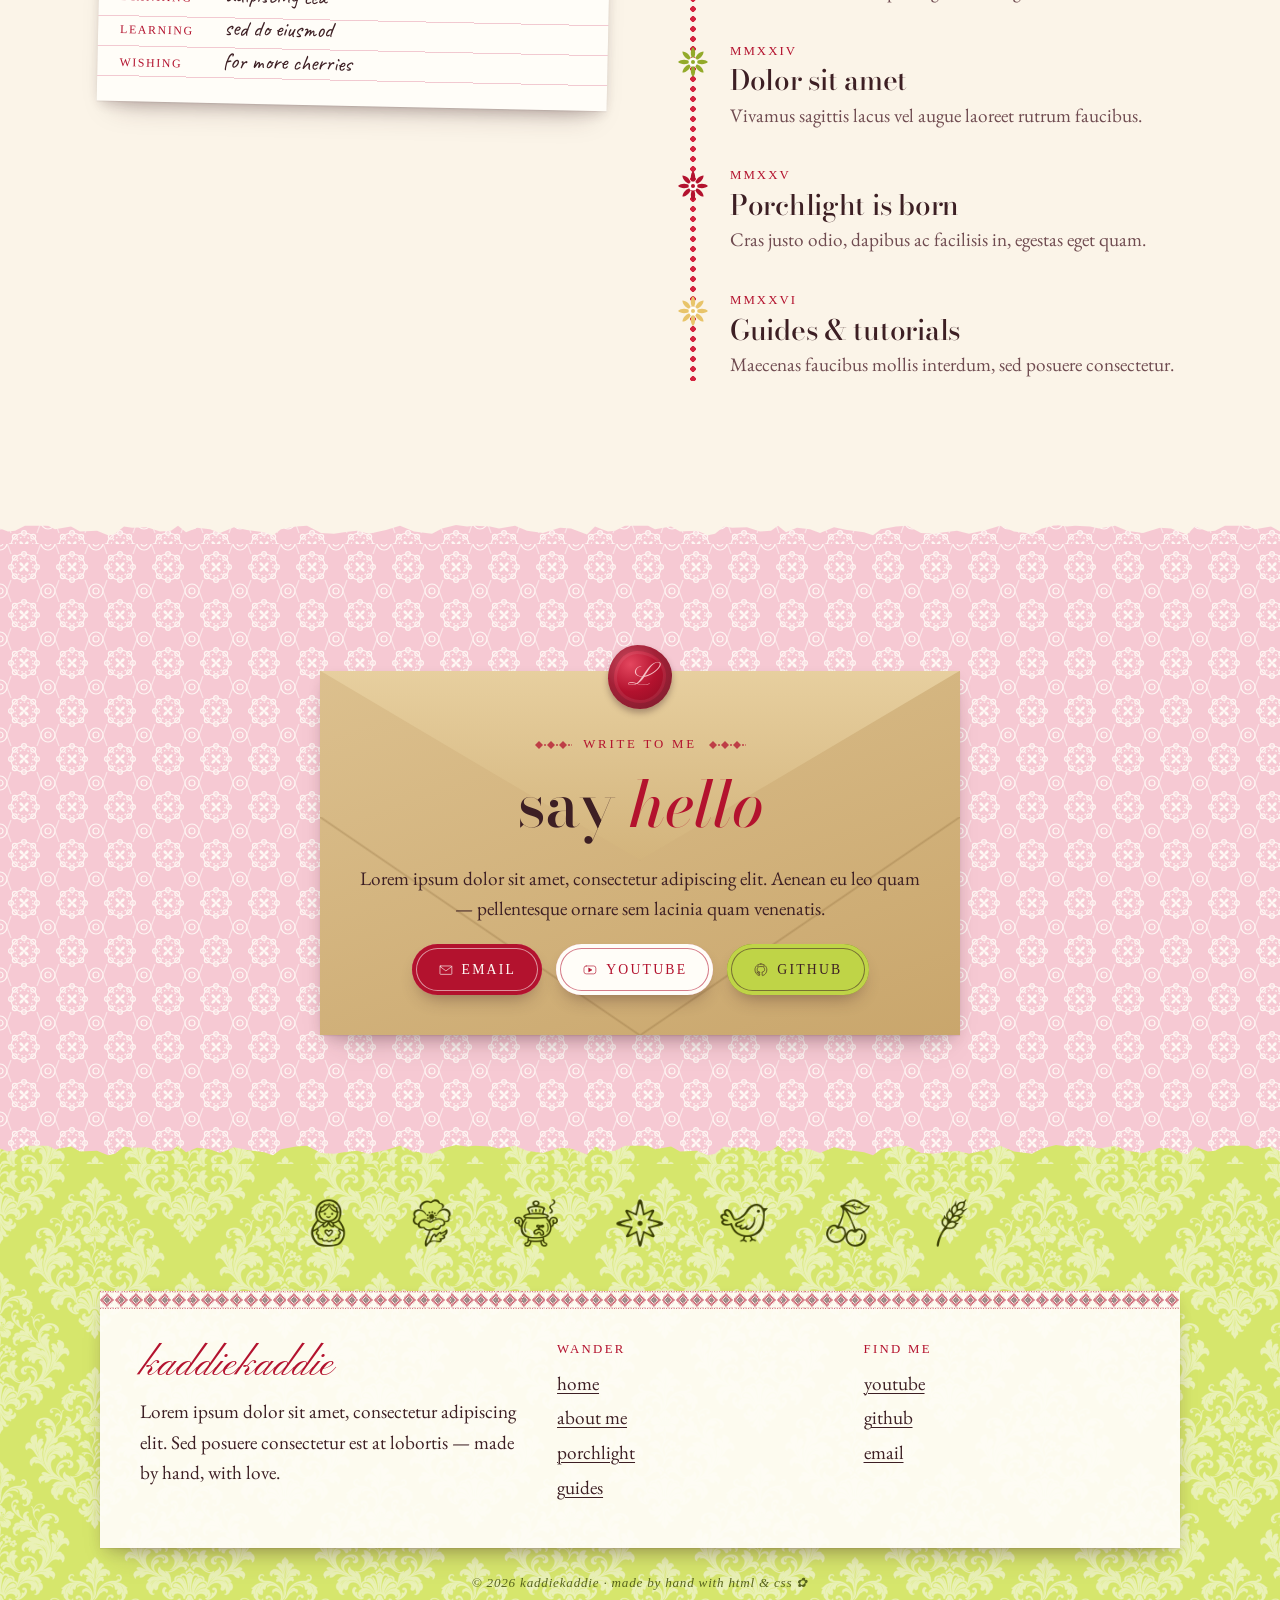
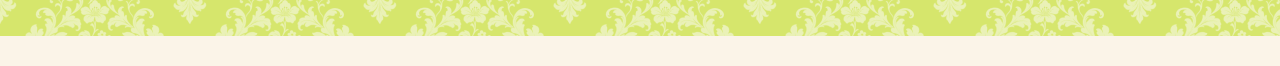
==== commit c63387c7: "Update About page branding and scrapbook ID" ====
--- a/about.html
+++ b/about.html
@@ -3,8 +3,8 @@
 <head>
   <meta charset="utf-8">
   <meta name="viewport" content="width=device-width, initial-scale=1">
-  <title>Lorem Ipsum — about me</title>
-  <meta name="description" content="A little about me: lorem ipsum dolor sit amet, the little things I love, and how to say hello.">
+  <title>kaddiekaddie — about me</title>
+  <meta name="description" content="A little about me: who I am, why I made Porchlight, how to reach out">
   <meta name="theme-color" content="#b3122e">
   <link rel="icon" href="assets/img/favicon.svg" type="image/svg+xml">
   <link rel="preconnect" href="https://fonts.googleapis.com">
@@ -18,9 +18,9 @@
   <!-- ============ HEADER (same on every page — update aria-current) ============ -->
   <header class="site-header">
     <div class="wrap">
-      <a class="logo" href="index.html" aria-label="Lorem Ipsum — home">
+      <a class="logo" href="index.html" aria-label="kaddiekaddie — home">
         <span data-motif="heart" data-cell="3.4" aria-hidden="true"></span>
-        <span class="logo-name">Lorem Ipsum</span>
+        <span class="logo-name">kaddiekaddie</span>
       </a>
       <nav class="nav" aria-label="Main">
         <a href="index.html">home</a>
@@ -46,15 +46,15 @@
 
           <div class="id-card">
             <svg class="bow" viewBox="0 0 200 160" aria-hidden="true"><use href="#bow"/></svg>
-            <p class="kicker">welcome to the world of</p>
-            <h1>Lorem Ipsum</h1>
+            <p class="kicker">founding member</p>
+            <h1>lonely girls club</h1>
             <dl>
-              <dt>name</dt><dd>Lorem Ipsum</dd>
-              <dt>based in</dt><dd>Dolor, Sit Amet</dd>
-              <dt>loves</dt><dd>cherries, long walks, lorem</dd>
-              <dt>making</dt><dd>Porchlight ✿</dd>
-              <dt>currently</dt><dd>consectetur adipiscing</dd>
-              <dt>member since</dt><dd>MMXXVI</dd>
+              <dt>name</dt><dd>kat</dd>
+              <dt>based in</dt><dd>southwest usa</dd>
+              <dt>loves</dt><dd>hotpot, needlework, language learning</dd>
+              <dt>making</dt><dd>Porchlight</dd>
+              <dt>currently</dt><dd>losing my mind</dd>
+              <dt>member since</dt><dd>MMXXV</dd>
             </dl>
             <span class="ink-stamp">approved</span>
           </div>
@@ -72,7 +72,7 @@
           <svg class="deco" style="left:calc(30% + 64px);bottom:-30px;width:64px;height:64px" viewBox="-50 -50 100 100" data-speed="-.08" data-spin="-.05" aria-hidden="true"><use href="#chamomile"/></svg>
         </div>
       </div>
-      <div class="bigname" data-speed="-.06" aria-hidden="true">Lorem Ipsum</div>
+      <div class="bigname" data-speed="-.06" aria-hidden="true">kaddiekaddie</div>
     </section>
 
     <!-- ============ BIO + EMBROIDERY HOOP ============ -->
@@ -213,7 +213,7 @@
       </div>
       <div class="footer-grid">
         <div>
-          <div class="footer-sign">Lorem Ipsum</div>
+          <div class="footer-sign">kaddiekaddie</div>
           <p>Lorem ipsum dolor sit amet, consectetur adipiscing elit. Sed posuere consectetur est at lobortis — made by hand, with love.</p>
         </div>
         <div>
@@ -234,7 +234,7 @@
           </ul>
         </div>
       </div>
-      <p class="footer-small">© <span data-year>2026</span> lorem ipsum · made by hand with html &amp; css ✿</p>
+      <p class="footer-small">© <span data-year>2026</span> kaddiekaddie · made by hand with html &amp; css ✿</p>
     </div>
   </footer>
 
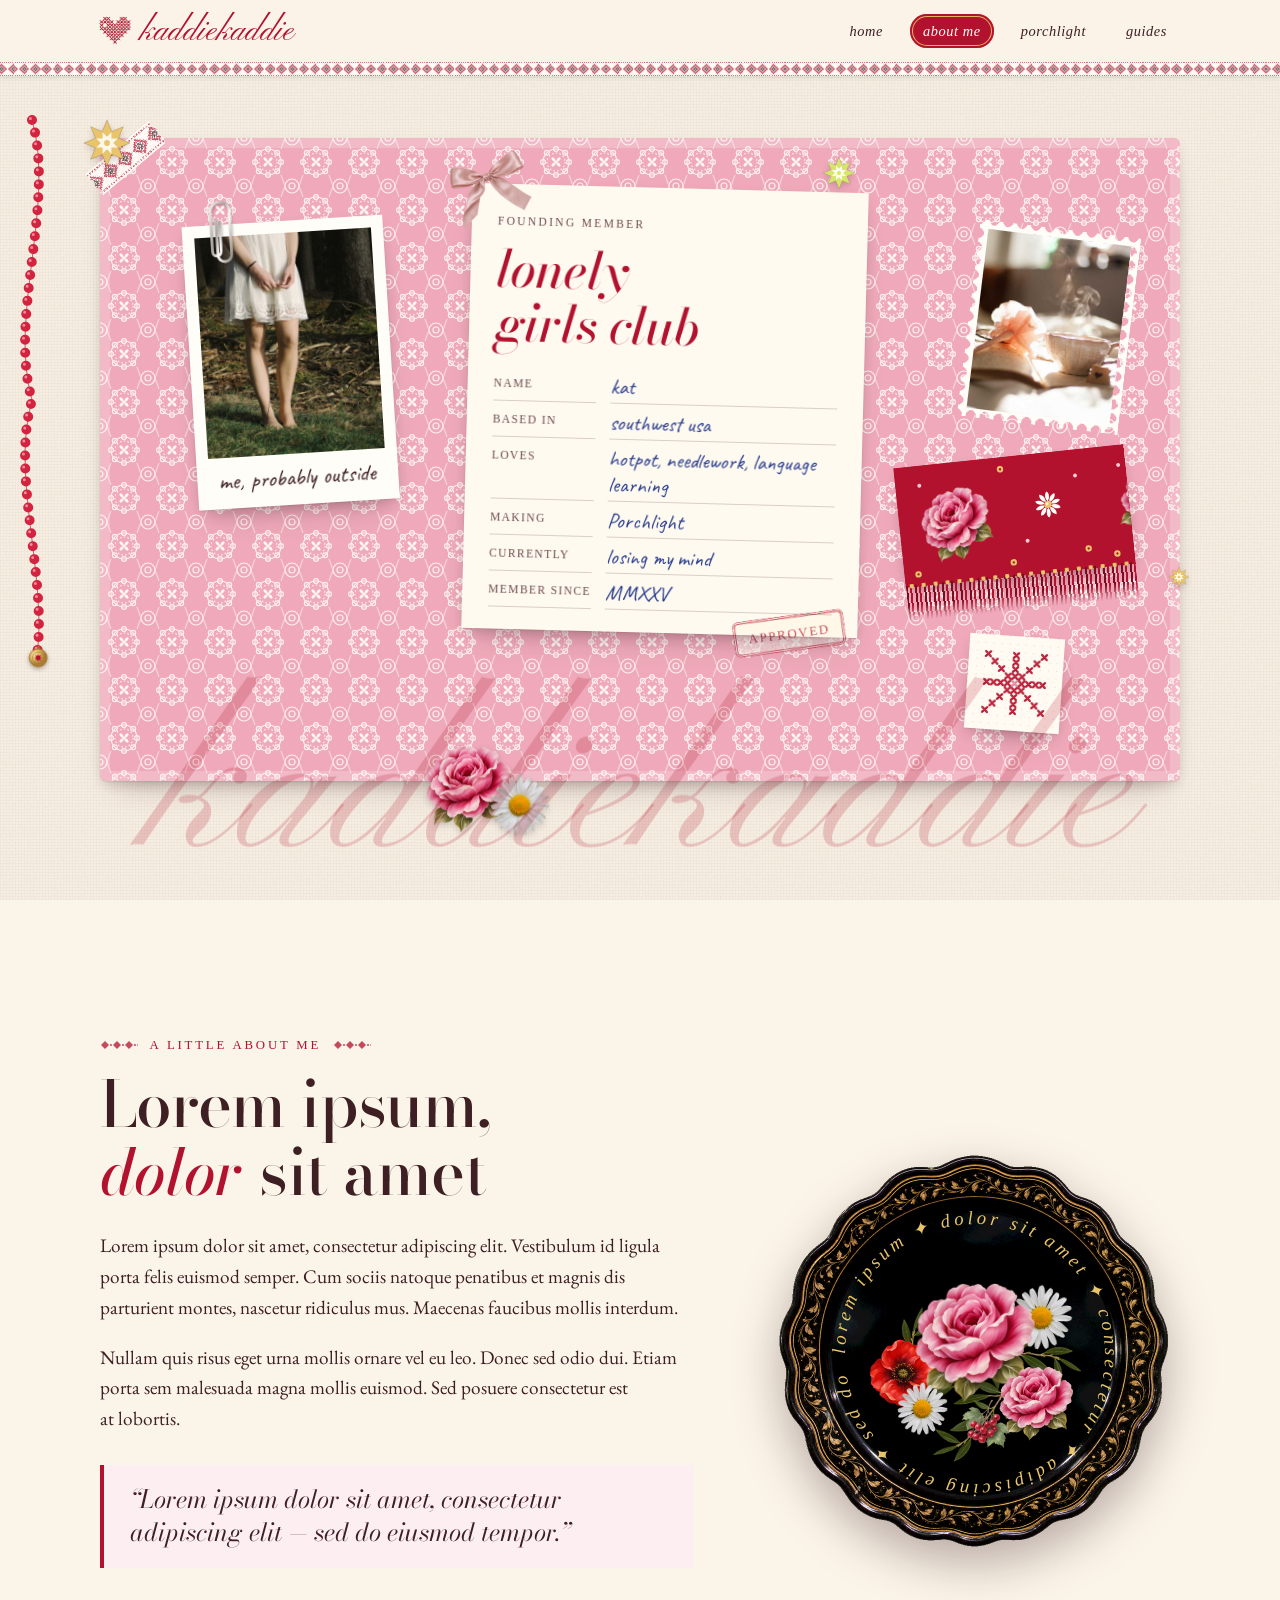
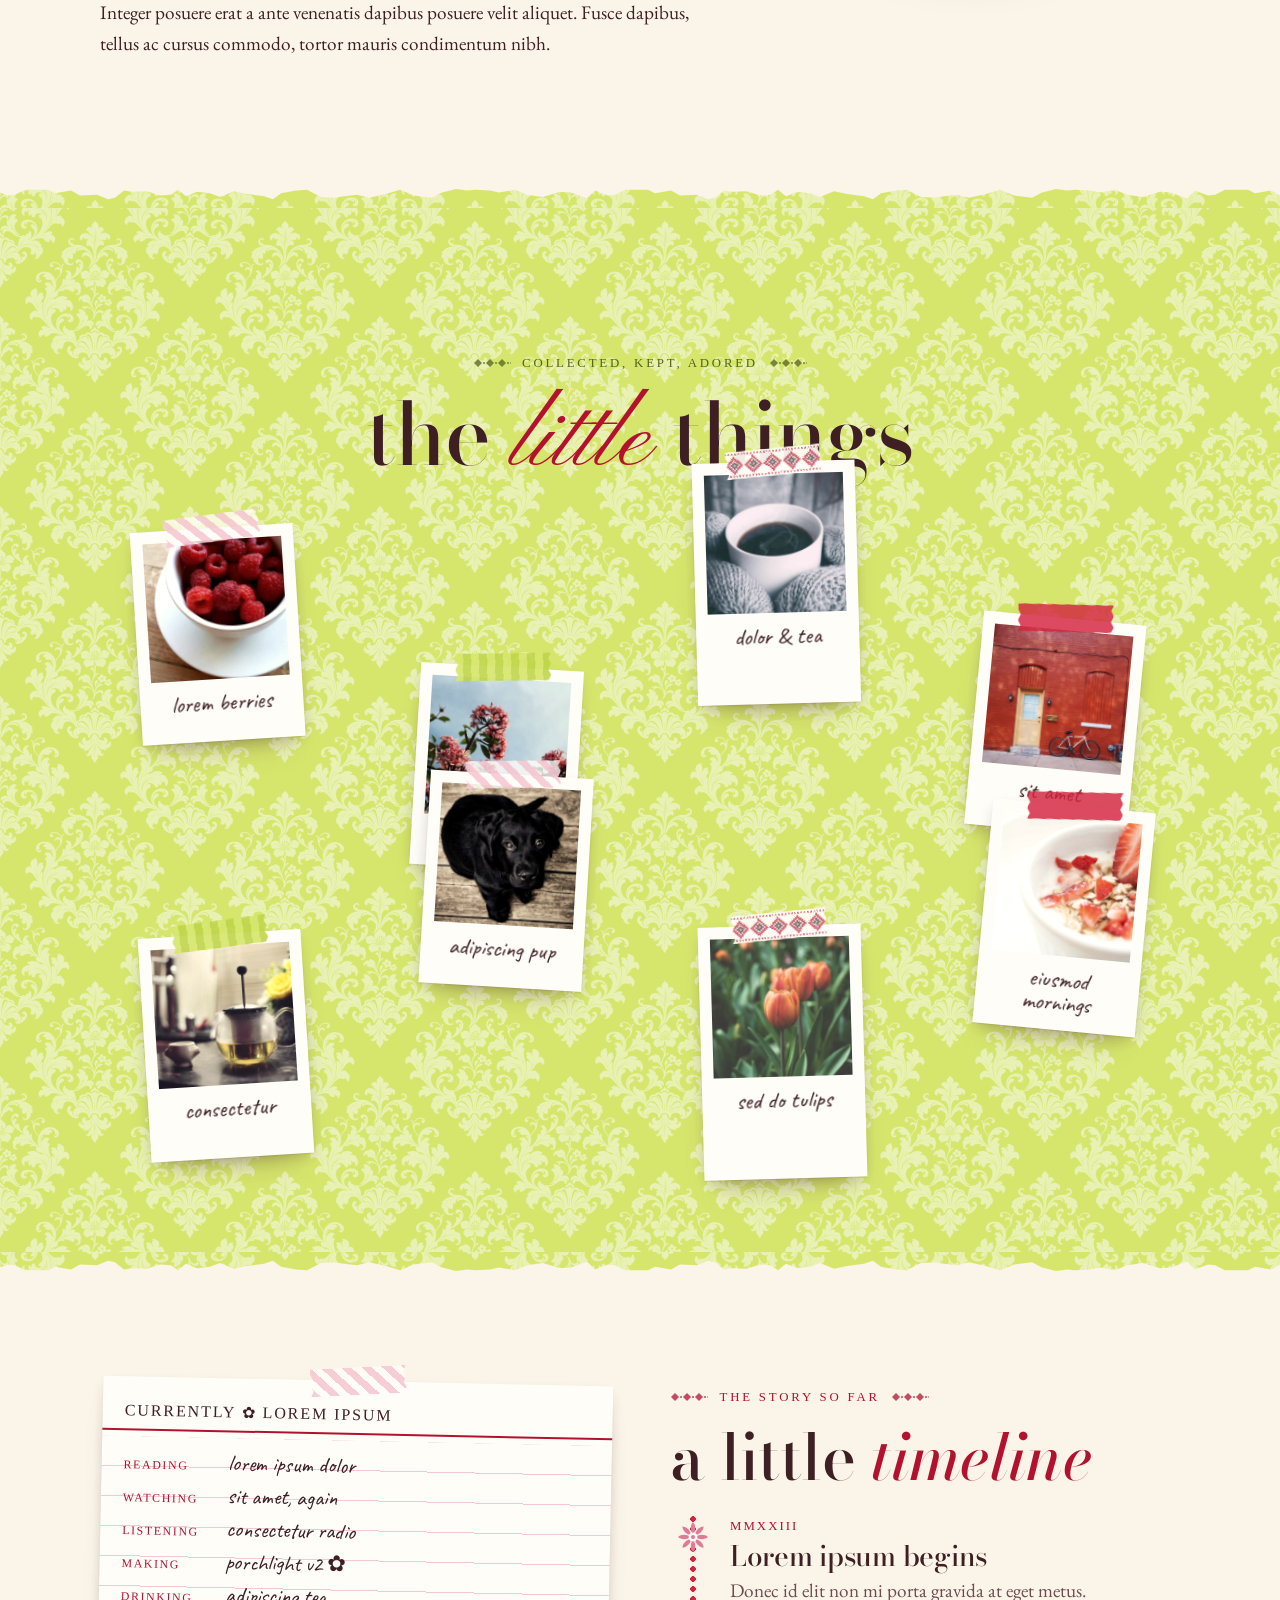
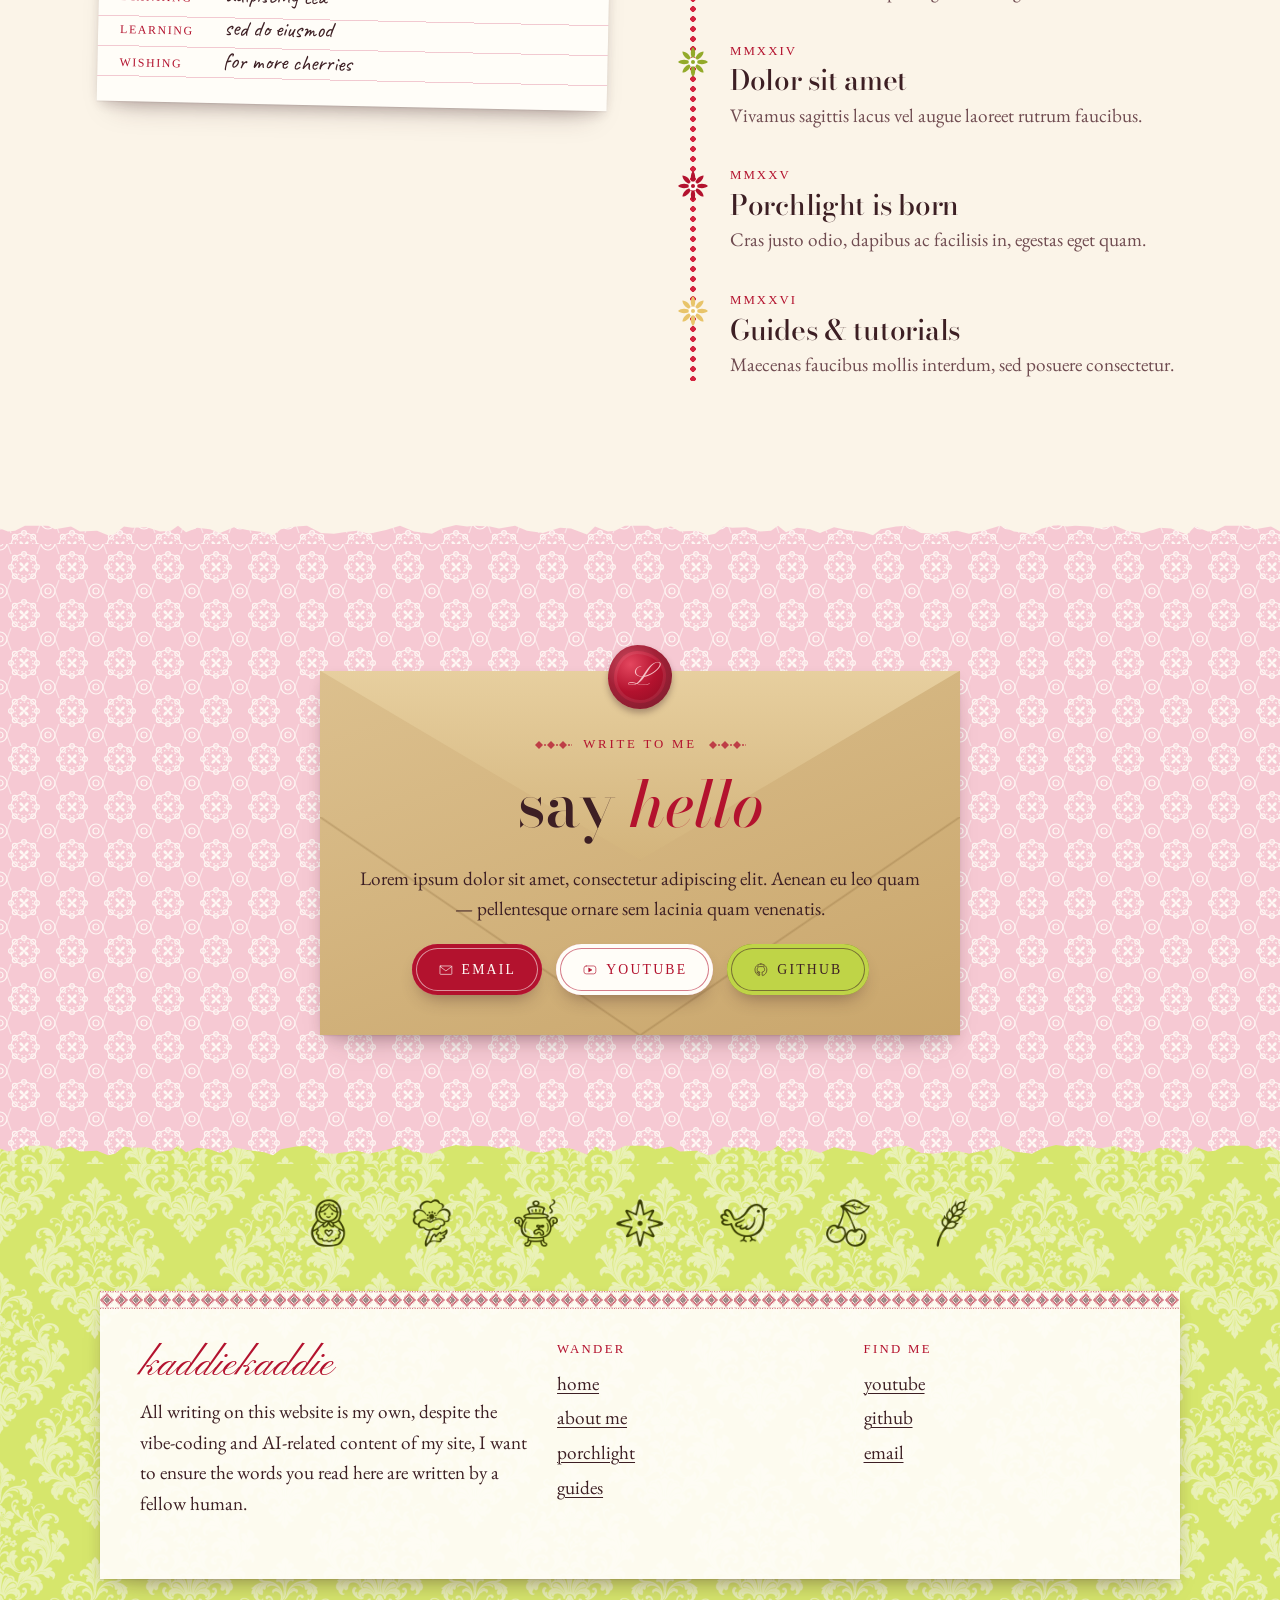
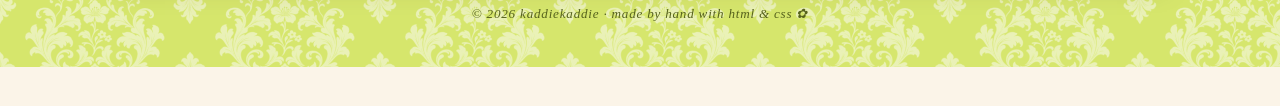
==== commit 13a4320f: "Match all page footers to the homepage" ====
--- a/about.html
+++ b/about.html
@@ -214,7 +214,7 @@
       <div class="footer-grid">
         <div>
           <div class="footer-sign">kaddiekaddie</div>
-          <p>Lorem ipsum dolor sit amet, consectetur adipiscing elit. Sed posuere consectetur est at lobortis — made by hand, with love.</p>
+          <p>All writing on this website is my own, despite the vibe-coding and AI-related content of my site, I want to ensure the words you read here are written by a fellow human.</p>
         </div>
         <div>
           <h4>wander</h4>
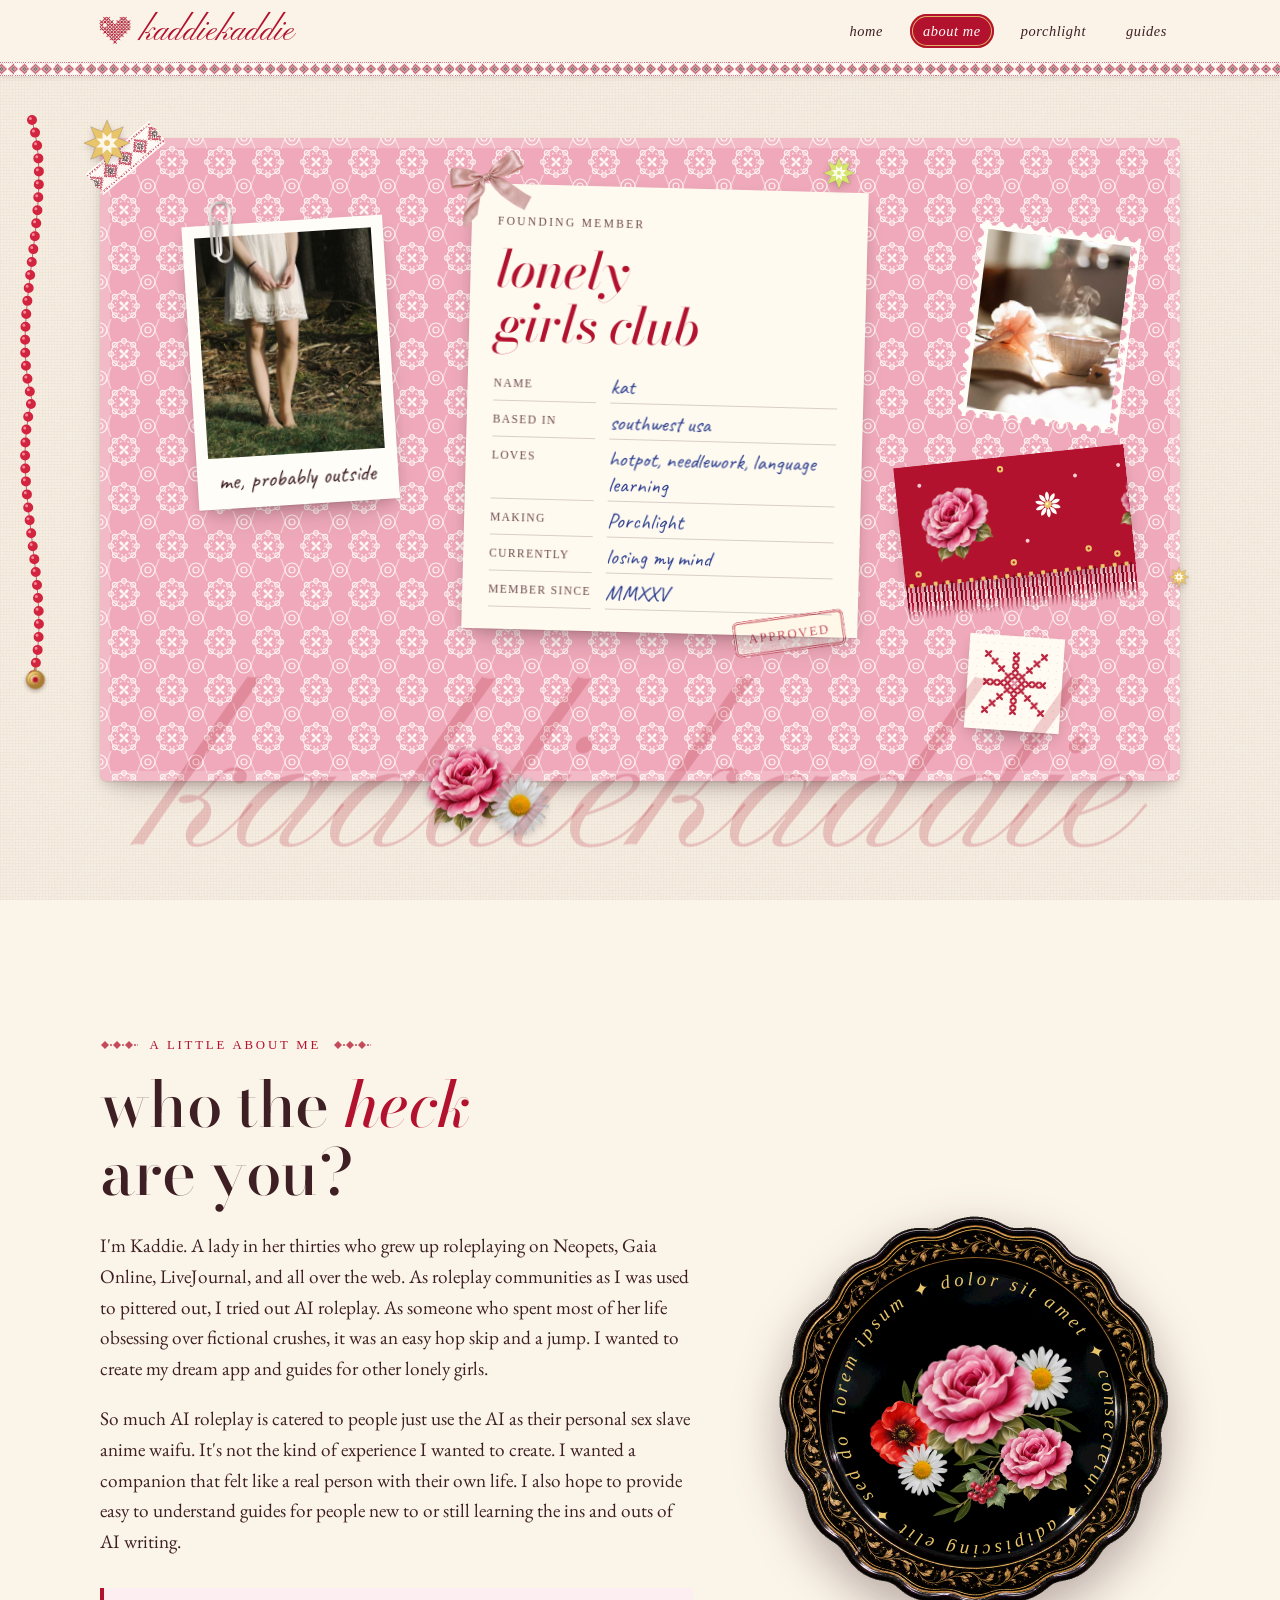
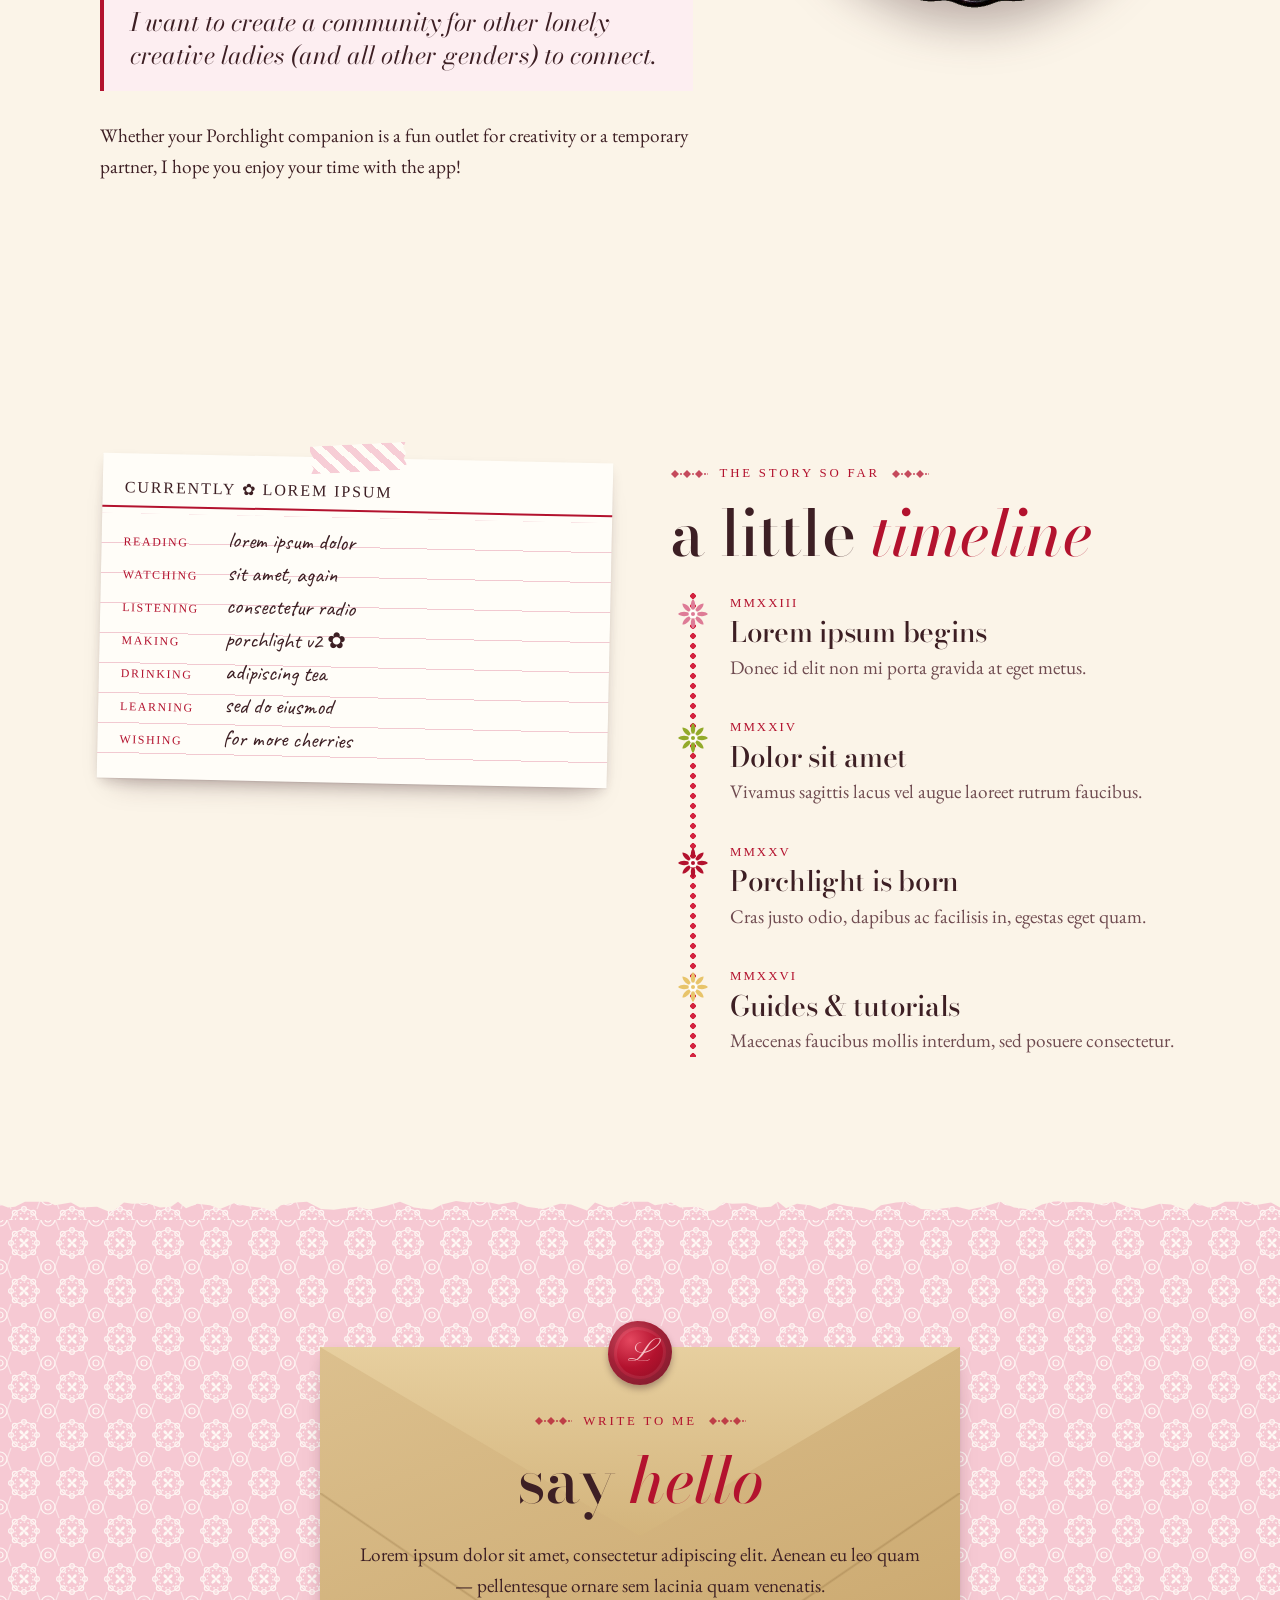
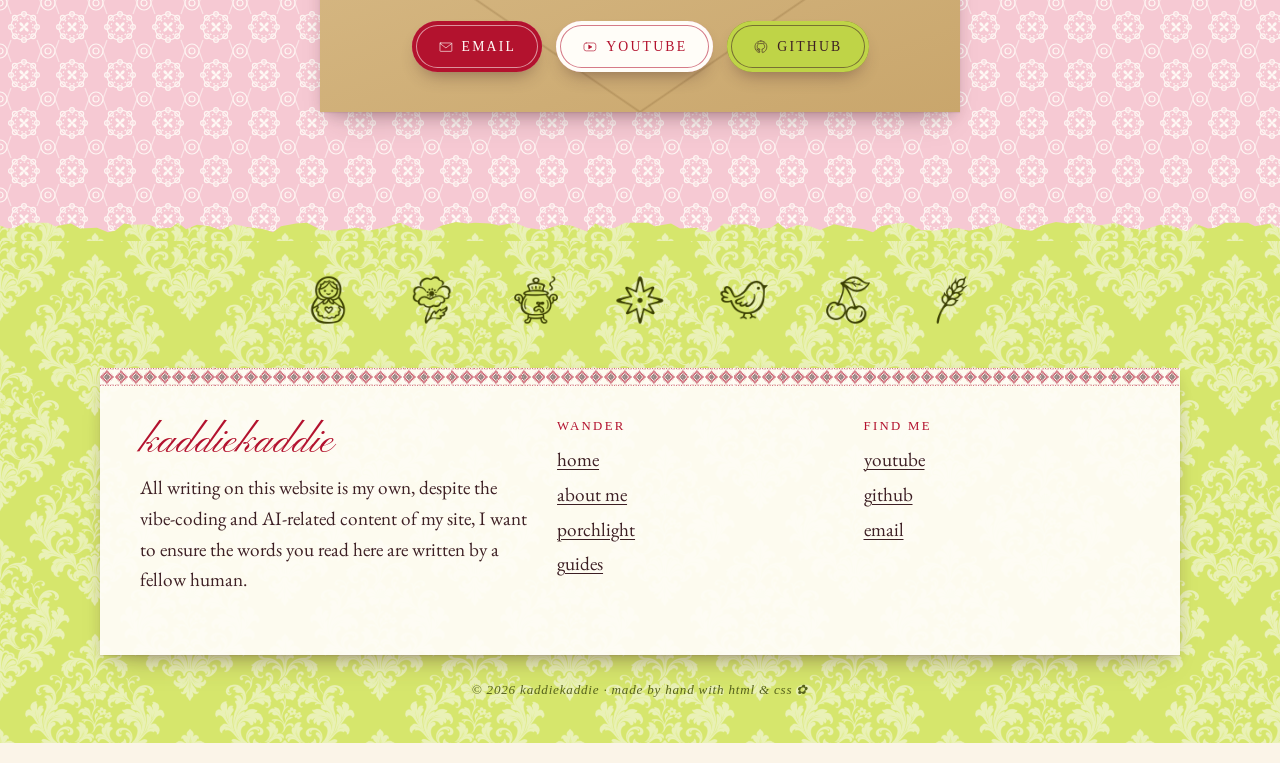
==== commit b617e46b: "Update Kaddie’s bio and remove the Little Things gallery" ====
--- a/about.html
+++ b/about.html
@@ -80,11 +80,11 @@
       <div class="wrap bio-grid">
         <div class="bio-copy reveal">
           <p class="eyebrow">a little about me</p>
-          <h2>Lorem ipsum, <em>dolor</em> sit amet</h2>
-          <p>Lorem ipsum dolor sit amet, consectetur adipiscing elit. Vestibulum id ligula porta felis euismod semper. Cum sociis natoque penatibus et magnis dis parturient montes, nascetur ridiculus mus. Maecenas faucibus mollis interdum.</p>
-          <p>Nullam quis risus eget urna mollis ornare vel eu leo. Donec sed odio dui. Etiam porta sem malesuada magna mollis euismod. Sed posuere consectetur est at lobortis.</p>
-          <blockquote>“Lorem ipsum dolor sit amet, consectetur adipiscing elit — sed do eiusmod tempor.”</blockquote>
-          <p>Integer posuere erat a ante venenatis dapibus posuere velit aliquet. Fusce dapibus, tellus ac cursus commodo, tortor mauris condimentum nibh.</p>
+          <h2>who the <em>heck</em> are you?</h2>
+          <p>I'm Kaddie. A lady in her thirties who grew up roleplaying on Neopets, Gaia Online, LiveJournal, and all over the web. As roleplay communities as I was used to pittered out, I tried out AI roleplay. As someone who spent most of her life obsessing over fictional crushes, it was an easy hop skip and a jump. I wanted to create my dream app and guides for other lonely girls.</p>
+          <p>So much AI roleplay is catered to people just use the AI as their personal sex slave anime waifu. It's not the kind of experience I wanted to create. I wanted a companion that felt like a real person with their own life. I also hope to provide easy to understand guides for people new to or still learning the ins and outs of AI writing.</p>
+          <blockquote>I want to create a community for other lonely creative ladies (and all other genders) to connect.</blockquote>
+          <p>Whether your Porchlight companion is a fun outlet for creativity or a temporary partner, I hope you enjoy your time with the app!</p>
         </div>
 
         <div class="tray reveal" style="--d:.15s" aria-hidden="true">
@@ -110,26 +110,6 @@
       </div>
     </section>
 
-    <!-- ============ LITTLE THINGS I LOVE (polaroid scatter) ============ -->
-    <section class="loves bg-leaf torn-top torn-bottom">
-      <div class="wrap">
-        <div class="section-head">
-          <p class="eyebrow reveal" style="color:var(--olive)">collected, kept, adored</p>
-          <h2 class="reveal">the <span class="script">little</span> things</h2>
-        </div>
-        <div class="loves-scatter">
-          <figure class="polaroid reveal drop" data-speed=".03"><span class="tape"></span><img src="assets/img/photos/p-raspberries.jpg" alt="Placeholder photo: a cup of raspberries" loading="lazy" width="600" height="600"><figcaption>lorem berries</figcaption></figure>
-          <figure class="polaroid reveal drop" style="--d:.08s" data-speed="-.04"><span class="tape green"></span><img src="assets/img/photos/p-pinkflowers.jpg" alt="Placeholder photo: pink blossoms against a blue sky" loading="lazy" width="600" height="600"><figcaption>ipsum in bloom</figcaption></figure>
-          <figure class="polaroid reveal drop" style="--d:.16s" data-speed=".05"><span class="tape folk"></span><img src="assets/img/photos/p-mittens.jpg" alt="Placeholder photo: hands in knit mittens holding a mug" loading="lazy" width="600" height="600"><figcaption>dolor &amp; tea</figcaption></figure>
-          <figure class="polaroid reveal drop" style="--d:.24s" data-speed="-.02"><span class="tape red"></span><img src="assets/img/photos/p-reddoor.jpg" alt="Placeholder photo: a red brick wall with a door and a bicycle" loading="lazy" width="600" height="600"><figcaption>sit amet</figcaption></figure>
-          <figure class="polaroid reveal drop" data-speed="-.03"><span class="tape green"></span><img src="assets/img/photos/p-teapot.jpg" alt="Placeholder photo: a glass teapot beside yellow flowers" loading="lazy" width="600" height="600"><figcaption>consectetur</figcaption></figure>
-          <figure class="polaroid reveal drop" style="--d:.08s" data-speed=".05"><span class="tape"></span><img src="assets/img/photos/p-dog.jpg" alt="Placeholder photo: a black puppy on wooden floorboards" loading="lazy" width="600" height="600"><figcaption>adipiscing pup</figcaption></figure>
-          <figure class="polaroid reveal drop" style="--d:.16s" data-speed="-.04"><span class="tape folk"></span><img src="assets/img/photos/p-tulips.jpg" alt="Placeholder photo: orange tulips" loading="lazy" width="600" height="600"><figcaption>sed do tulips</figcaption></figure>
-          <figure class="polaroid reveal drop" style="--d:.24s" data-speed=".03"><span class="tape red"></span><img src="assets/img/photos/p-strawberries.jpg" alt="Placeholder photo: a bowl of yoghurt with strawberries" loading="lazy" width="600" height="600"><figcaption>eiusmod mornings</figcaption></figure>
-        </div>
-      </div>
-    </section>
-
     <!-- ============ CURRENTLY + TIMELINE ============ -->
     <section class="section">
       <div class="wrap two-up">
